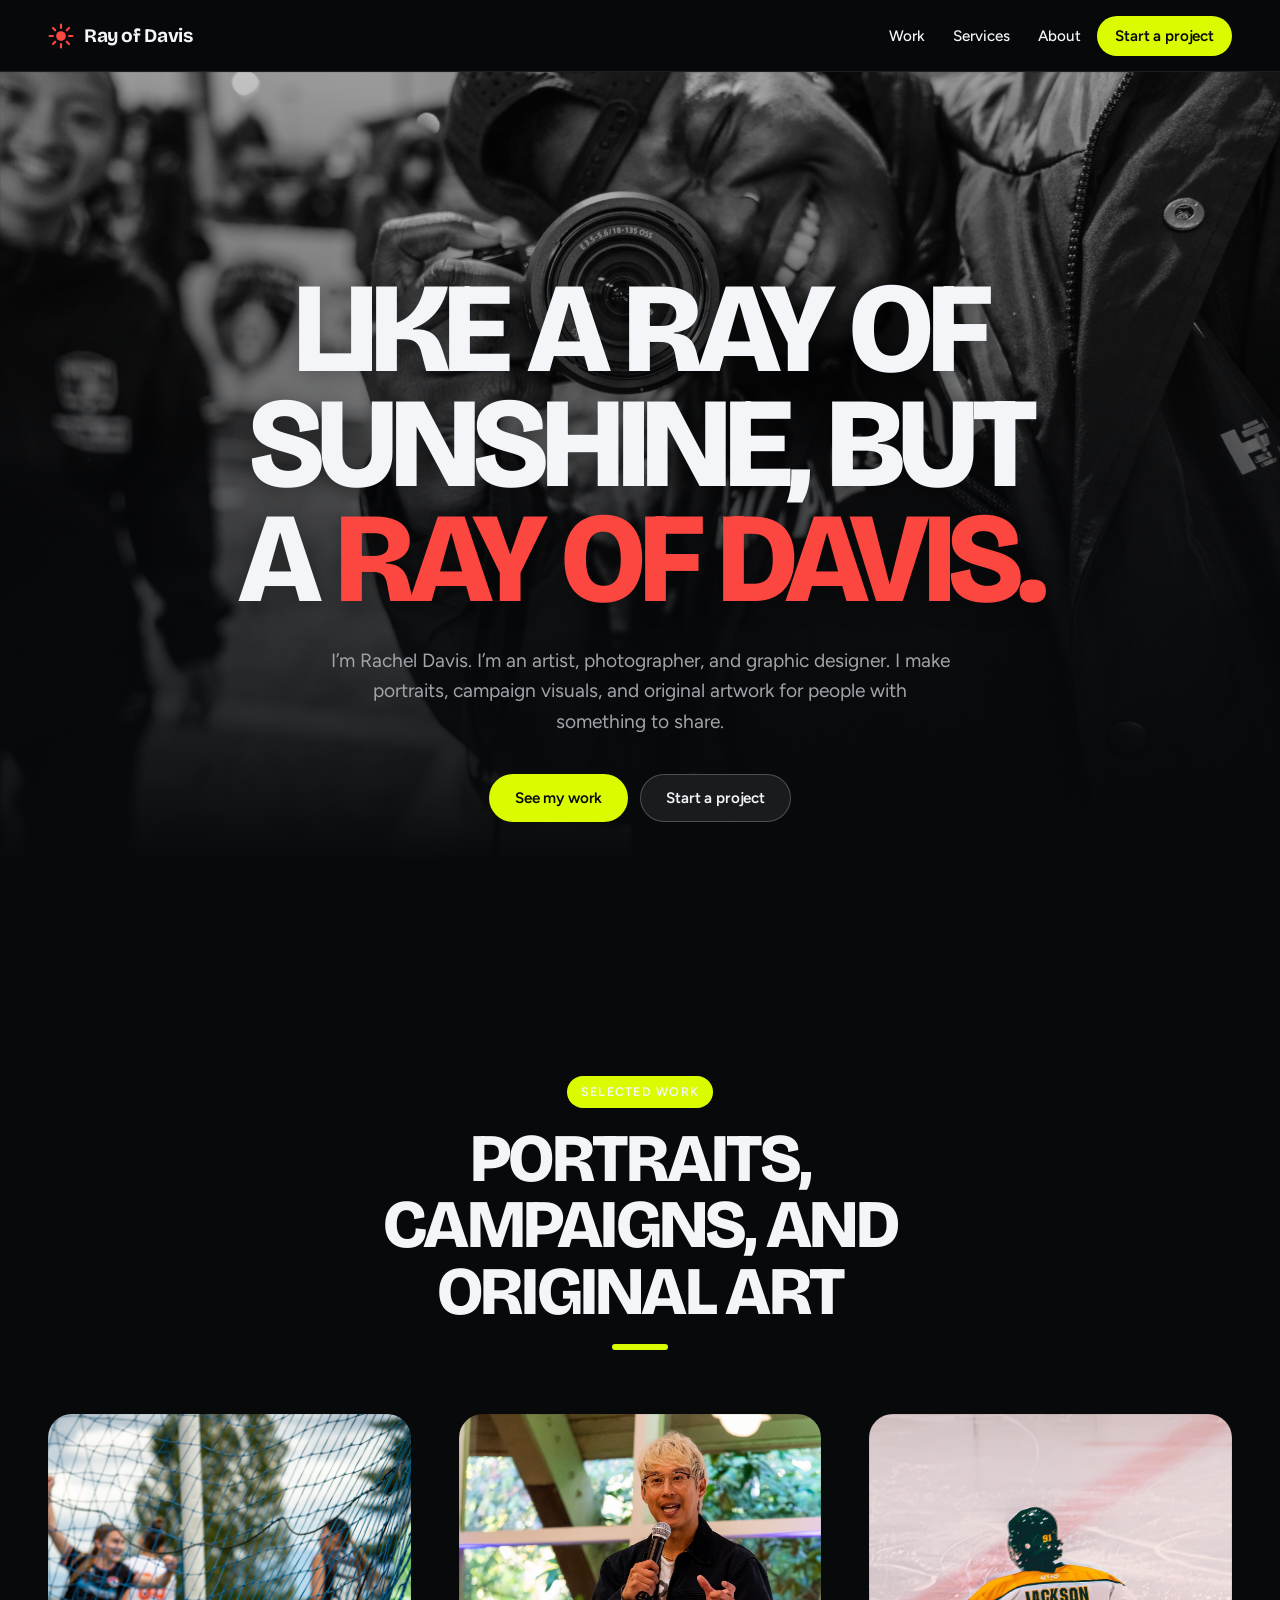
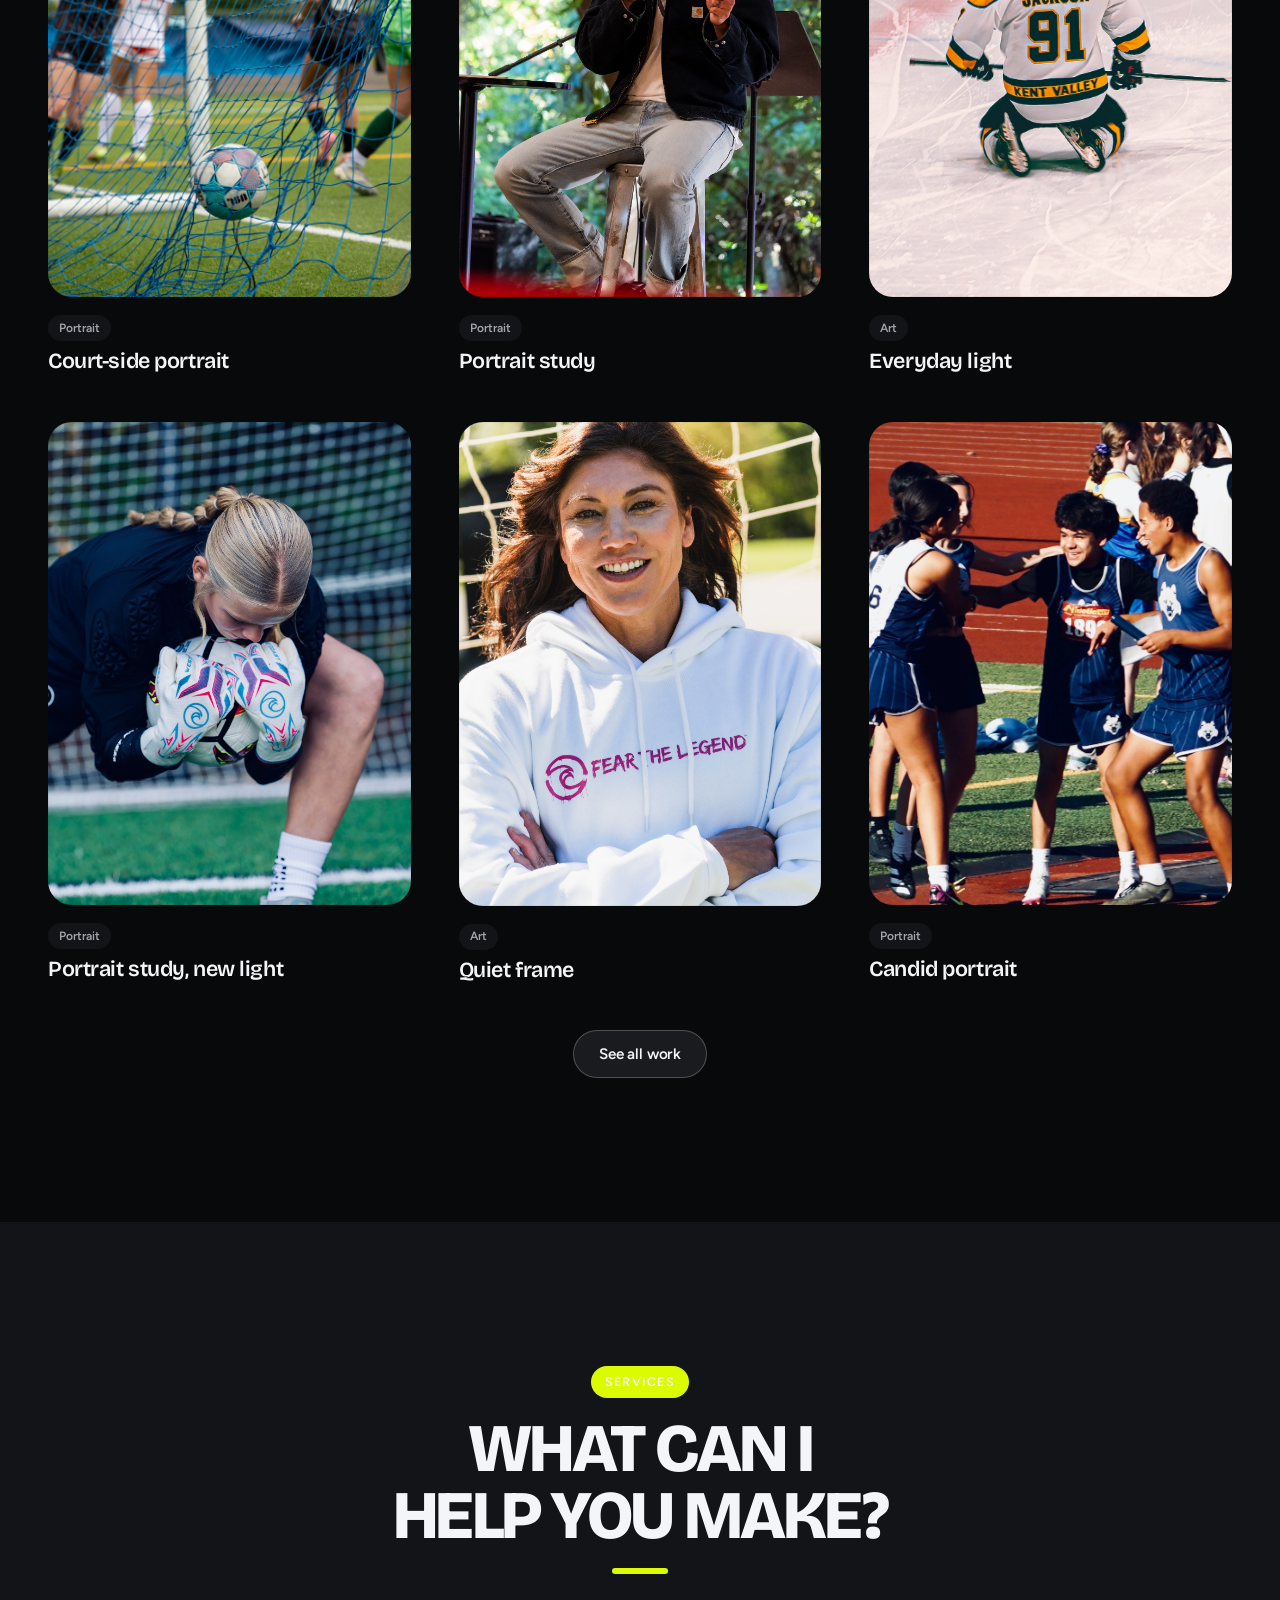
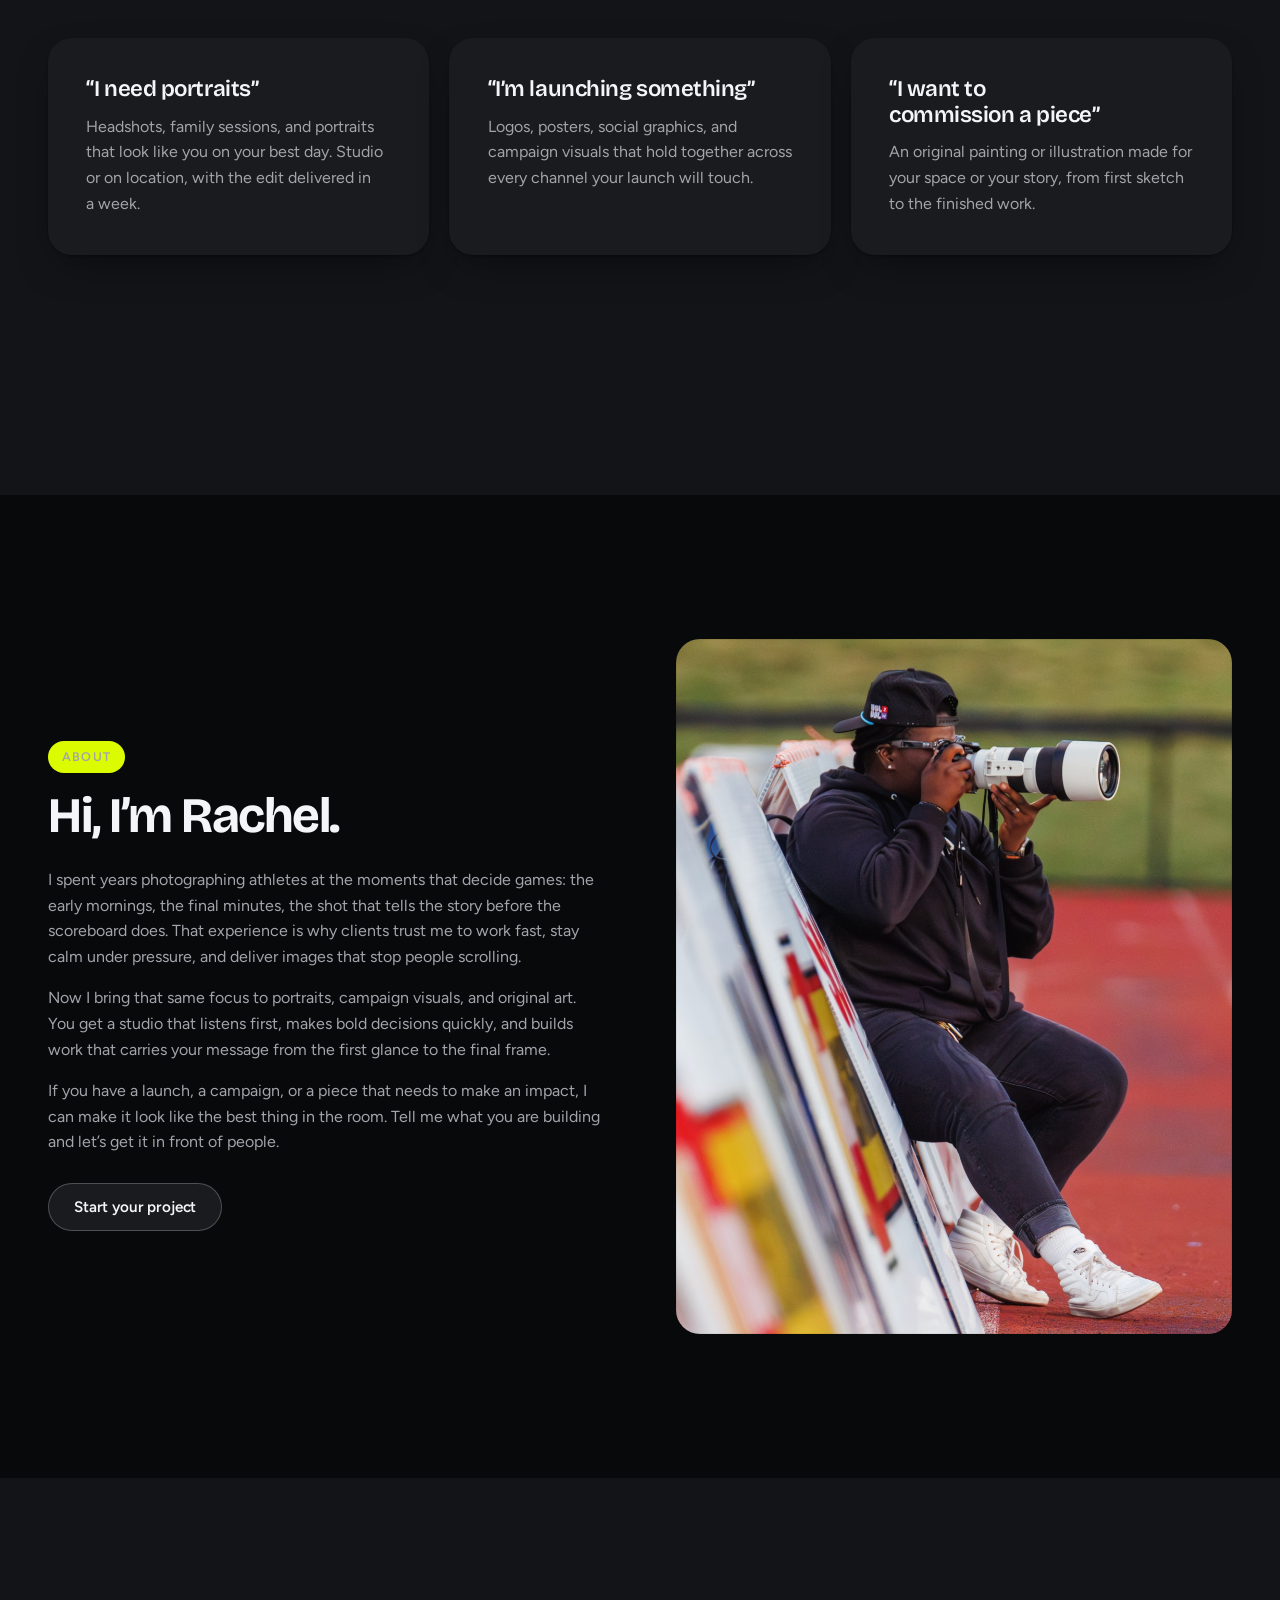
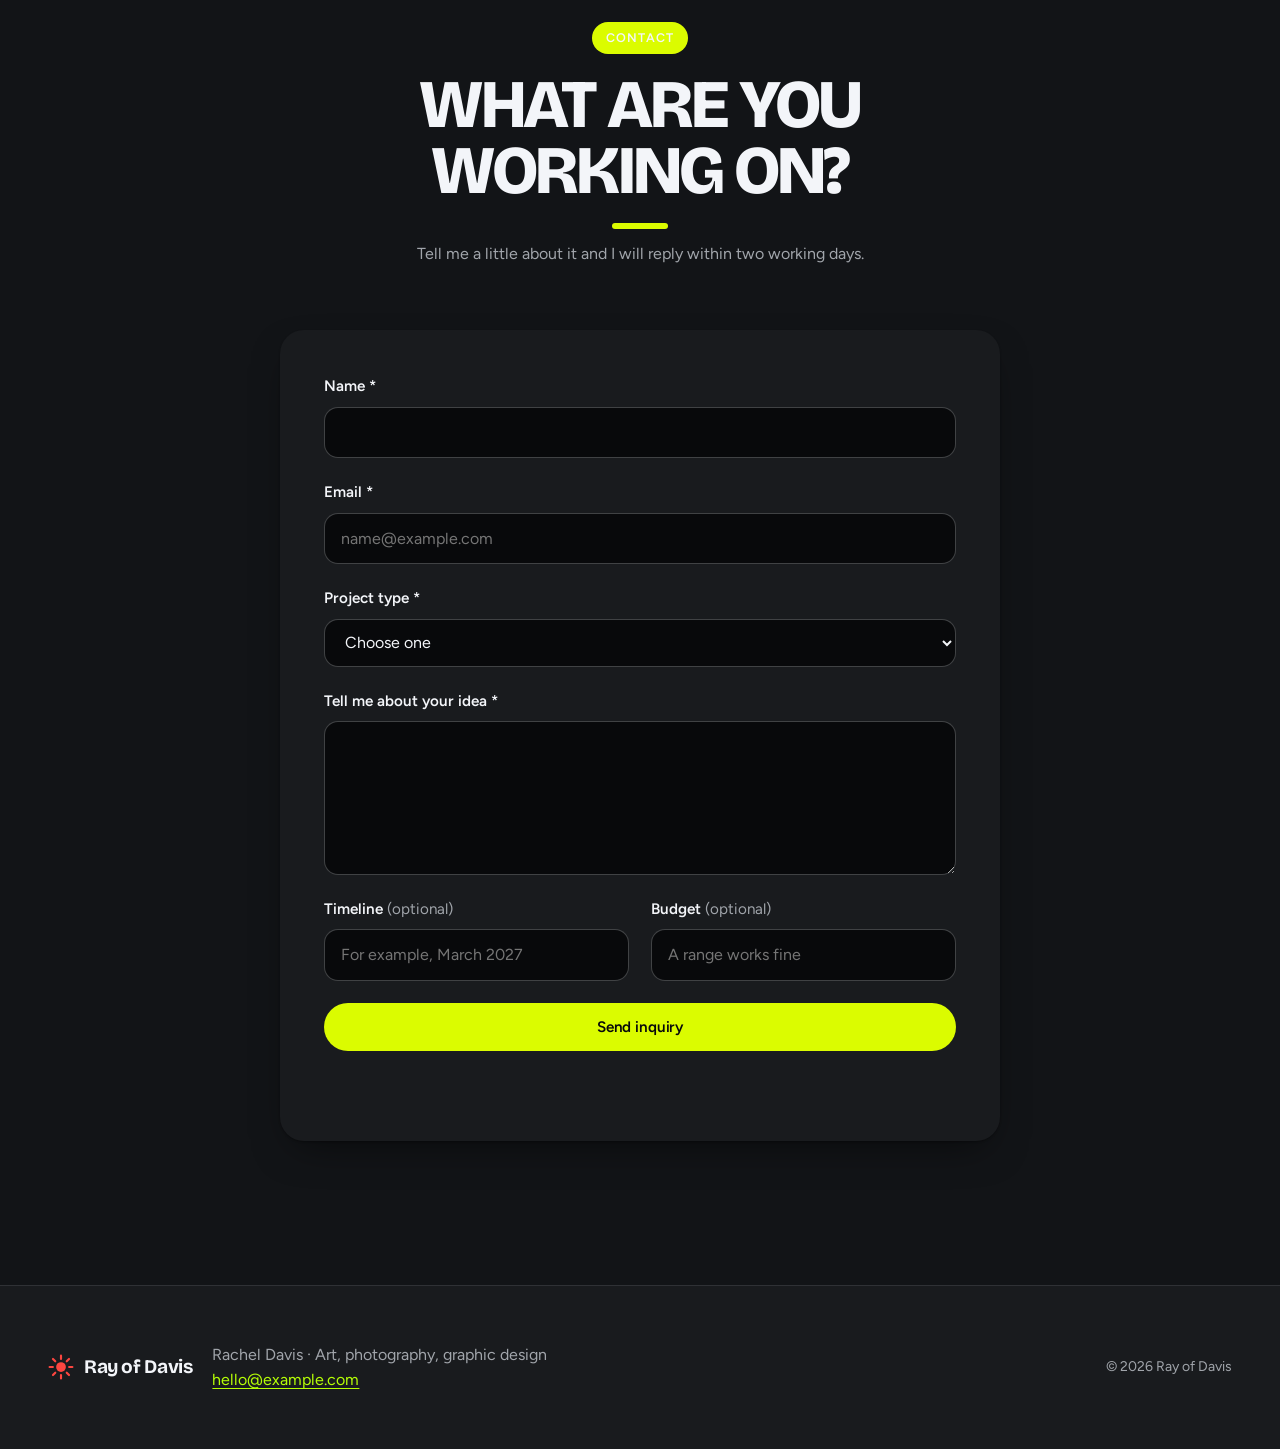
==== index.html @ 6fa848b3 "Update the site from Ploof Studio" ====
<!doctype html>
<html lang="en">
<head>
<meta charset="utf-8">
<meta name="viewport" content="width=device-width, initial-scale=1">
<script>document.documentElement.classList.add("js")</script>
<title>Ray of Davis · Rachel Davis, artist, photographer, designer</title>
<meta name="description" content="Ray of Davis is the creative studio of Rachel Davis: original art, portrait and sports photography, and graphic design for people with something to share.">
<link rel="icon" href="favicon.svg" type="image/svg+xml">
<link rel="manifest" href="manifest.webmanifest">
<meta name="theme-color" content="#0c0c0e">
<link rel="preconnect" href="https://fonts.googleapis.com">
<link rel="preconnect" href="https://fonts.gstatic.com" crossorigin>
<link href="https://fonts.googleapis.com/css2?family=Bricolage+Grotesque:opsz,wght@12..96,600..800&family=Figtree:wght@400..700&display=swap" rel="stylesheet">
<link rel="stylesheet" href="styles.css">
<script src="script.js" defer></script>
</head>
<body>
<a class="skip-link" href="#main">Skip to content</a>

<header class="site-header" data-header>
  <div class="container header-row">
    <a class="brand" href="index.html" aria-label="Ray of Davis home">
      <svg class="brand-ray" viewBox="0 0 24 24" aria-hidden="true" focusable="false"><circle cx="12" cy="12" r="4.5" fill="currentColor"/><path d="M12 1.5v3M12 19.5v3M1.5 12h3M19.5 12h3M4.6 4.6l2.1 2.1M17.3 17.3l2.1 2.1M4.6 19.4l2.1-2.1M17.3 6.7l2.1-2.1" stroke="currentColor" stroke-width="2" stroke-linecap="round"/></svg>
      <span>Ray of Davis</span>
    </a>
    <nav class="site-nav" id="site-nav" aria-label="Main">
      <ul>
        <li><a href="#work">Work</a></li>
        <li><a href="#services">Services</a></li>
        <li><a href="#about">About</a></li>
      </ul>
    </nav>
    <a class="button button-primary header-cta" href="#contact">Start a project</a>
    <button class="menu-toggle" type="button" aria-expanded="false" aria-controls="site-nav" aria-label="Open menu">
      <svg class="icon-open" viewBox="0 0 24 24" aria-hidden="true" focusable="false" fill="none" stroke="currentColor" stroke-width="2" stroke-linecap="round"><path d="M4 7h16M4 12h16M4 17h16"/></svg>
      <svg class="icon-close" viewBox="0 0 24 24" aria-hidden="true" focusable="false" fill="none" stroke="currentColor" stroke-width="2" stroke-linecap="round"><path d="M6 6l12 12M18 6L6 18"/></svg>
    </button>
  </div>
</header>

<main id="main">


  <section class="hero hero-full">
    <img class="hero-bg" src="assets/images/dsc08930-7929a243.png" alt="Featured photograph by Rachel Davis">
    <div class="hero-scrim" aria-hidden="true"></div>
    <div class="container hero-stack">
      <h1 class="hero-title" data-reveal>Like a ray of sunshine, but a <span class="hero-hot">Ray of Davis.</span></h1>
      <p class="hero-lead" data-reveal>I’m Rachel Davis. I’m an artist, photographer, and graphic designer. I make portraits, campaign visuals, and original artwork for people with something to share.</p>
      <div class="hero-actions" data-reveal>
        <a class="button button-primary" href="#featured">See my work</a>
        <a class="button button-secondary" href="#contact">Start a project</a>
      </div>
    </div>
  </section>

  <section class="section" id="featured" aria-labelledby="featured-title">
    <div class="container">
      <header class="section-head" data-reveal>
        <p class="eyebrow">Selected work</p>
        <h2 id="featured-title">Portraits, campaigns, and original art</h2>
      </header>
      <ul class="project-grid" role="list">
        <li data-reveal style="--i:0">
          <a class="project-card" href="project-golden-hour.html">
            <span class="frame" style="--ratio: 3 / 4"><img src="assets/images/dsc01853-124a4e2e.jpg" alt="Sports portrait by Rachel Davis" loading="lazy" decoding="async" style="object-fit: cover; object-position: 50% 30%"></span>
            <span class="project-meta"><span class="tag">Portrait</span><span class="project-title">Court-side portrait</span></span>
          </a>
        </li>
        <li data-reveal style="--i:1">
          <a class="project-card" href="project-court-portraits.html">
            <span class="frame" style="--ratio: 3 / 4"><img src="assets/images/rld05910-9263a1e3.jpg" alt="Photograph by Rachel Davis" loading="lazy" decoding="async" style="object-fit: cover; object-position: 50% 40%"></span>
            <span class="project-meta"><span class="tag">Portrait</span><span class="project-title">Portrait study</span></span>
          </a>
        </li>
        <li data-reveal style="--i:2">
          <a class="project-card" href="project-gallery-series.html">
            <span class="frame" style="--ratio: 3 / 4"><img src="assets/images/rld09485-ae760e06.jpg" alt="Lifestyle photograph by Rachel Davis" loading="lazy" decoding="async" style="object-fit: cover; object-position: 50% 40%"></span>
            <span class="project-meta"><span class="tag">Art</span><span class="project-title">Everyday light</span></span>
          </a>
        </li>
        <li data-reveal style="--i:3">
          <a class="project-card" href="work.html">
            <span class="frame" style="--ratio: 3 / 4"><img src="assets/images/rld07230-fd0c6b92.jpg" alt="Photograph by Rachel Davis" loading="lazy" decoding="async" style="object-fit: cover; object-position: 50% 40%"></span>
            <span class="project-meta"><span class="tag">Portrait</span><span class="project-title">Portrait study, new light</span></span>
          </a>
        </li>
        <li data-reveal style="--i:4">
          <a class="project-card" href="work.html">
            <span class="frame" style="--ratio: 3 / 4"><img src="assets/images/rld04918-2-75ab0758.jpg" alt="Photograph by Rachel Davis" loading="lazy" decoding="async" style="object-fit: cover; object-position: 50% 40%"></span>
            <span class="project-meta"><span class="tag">Art</span><span class="project-title">Quiet frame</span></span>
          </a>
        </li>
        <li data-reveal style="--i:5">
          <a class="project-card" href="work.html">
            <span class="frame" style="--ratio: 3 / 4"><img src="assets/images/rld06393-2098d948.jpg" alt="Photograph by Rachel Davis" loading="lazy" decoding="async" style="object-fit: cover; object-position: 50% 40%"></span>
            <span class="project-meta"><span class="tag">Portrait</span><span class="project-title">Candid portrait</span></span>
          </a>
        </li>
      </ul>
      <p class="center-cta" data-reveal><a class="button button-secondary" href="work.html">See all work</a></p>
    </div>
  </section>

  <section class="section section-tint" id="services" aria-labelledby="services-title">
    <div class="container">
      <header class="section-head" data-reveal>
        <p class="eyebrow">Services</p>
        <h2 id="services-title">What can I help you make?</h2>
      </header>
      <ul class="service-grid" role="list">
        <li class="service" data-reveal style="--i:0">
          <h3>“I need portraits”</h3>
          <p>Headshots, family sessions, and portraits that look like you on your best day. Studio or on location, with the edit delivered in a week.</p>
        </li>
        <li class="service" data-reveal style="--i:1">
          <h3>“I’m launching something”</h3>
          <p>Logos, posters, social graphics, and campaign visuals that hold together across every channel your launch will touch.</p>
        </li>
        <li class="service" data-reveal style="--i:2">
          <h3>“I want to commission a piece”</h3>
          <p>An original painting or illustration made for your space or your story, from first sketch to the finished work.</p>
        </li>
      </ul>
      <p class="center-cta" data-reveal><a class="button button-primary" href="#contact">Start a project</a></p>
    </div>
  </section>

  <section class="section" id="about" aria-labelledby="about-title">
    <div class="container about-grid">
      <div class="about-text" data-reveal>
        <p class="eyebrow">About</p>
        <h2 id="about-title">Hi, I’m Rachel.</h2>
        <p>I spent years photographing athletes at the moments that decide games: the early mornings, the final minutes, the shot that tells the story before the scoreboard does. That experience is why clients trust me to work fast, stay calm under pressure, and deliver images that stop people scrolling.</p>
        <p>Now I bring that same focus to portraits, campaign visuals, and original art. You get a studio that listens first, makes bold decisions quickly, and builds work that carries your message from the first glance to the final frame.</p>
        <p>If you have a launch, a campaign, or a piece that needs to make an impact, I can make it look like the best thing in the room. Tell me what you are building and let’s get it in front of people.</p>
        <a class="button button-secondary" href="#contact">Start your project</a>
      </div>
      <figure class="about-media frame" data-reveal style="--ratio: 4 / 5">
        <img src="assets/images/3f9df259-4811-484e-8d3f-794b1ba742f5-0893743f.jpg" alt="Rachel Davis, headshot">
      </figure>
    </div>
  </section>

  <section class="section section-tint" id="contact" aria-labelledby="contact-title">
    <div class="container contact-wrap">
      <header class="section-head" data-reveal>
        <p class="eyebrow">Contact</p>
        <h2 id="contact-title">What are you working on?</h2>
        <p class="section-lead">Tell me a little about it and I will reply within two working days.</p>
      </header>
      <form class="form" data-form novalidate data-reveal>
        <div class="field">
          <label for="f-name">Name <span aria-hidden="true">*</span></label>
          <input id="f-name" name="name" type="text" autocomplete="name" required>
          <p class="field-error" id="f-name-error" hidden></p>
        </div>
        <div class="field">
          <label for="f-email">Email <span aria-hidden="true">*</span></label>
          <input id="f-email" name="email" type="email" autocomplete="email" spellcheck="false" placeholder="name@example.com" required>
          <p class="field-error" id="f-email-error" hidden></p>
        </div>
        <div class="field">
          <label for="f-type">Project type <span aria-hidden="true">*</span></label>
          <select id="f-type" name="type" required>
            <option value="">Choose one</option>
            <option>Portrait or photography</option>
            <option>Original art commission</option>
            <option>Graphic design or campaign</option>
            <option>Help me figure it out</option>
          </select>
          <p class="field-error" id="f-type-error" hidden></p>
        </div>
        <div class="field">
          <label for="f-idea">Tell me about your idea <span aria-hidden="true">*</span></label>
          <textarea id="f-idea" name="idea" rows="5" required></textarea>
          <p class="field-error" id="f-idea-error" hidden></p>
        </div>
        <div class="field-row">
          <div class="field">
            <label for="f-timeline">Timeline <span class="optional">(optional)</span></label>
            <input id="f-timeline" name="timeline" type="text" placeholder="For example, March 2027">
          </div>
          <div class="field">
            <label for="f-budget">Budget <span class="optional">(optional)</span></label>
            <input id="f-budget" name="budget" type="text" placeholder="A range works fine">
          </div>
        </div>
        <button class="button button-primary" type="submit">Send inquiry</button>
        <p class="form-status" role="status"></p>
      </form>
    </div>
  </section>

</main>

<nav class="mobile-cta" aria-label="Quick actions">
  <a class="button button-primary" href="#contact">Start a project</a>
  <a class="button button-secondary" href="#work">See my work</a>
</nav>

<footer class="site-footer">
  <div class="container footer-row">
    <a class="brand" href="index.html">
      <svg class="brand-ray" viewBox="0 0 24 24" aria-hidden="true" focusable="false"><circle cx="12" cy="12" r="4.5" fill="currentColor"/><path d="M12 1.5v3M12 19.5v3M1.5 12h3M19.5 12h3M4.6 4.6l2.1 2.1M17.3 17.3l2.1 2.1M4.6 19.4l2.1-2.1M17.3 6.7l2.1-2.1" stroke="currentColor" stroke-width="2" stroke-linecap="round"/></svg>
      <span>Ray of Davis</span>
    </a>
    <p>Rachel Davis · Art, photography, graphic design<br><a href="mailto:hello@example.com">hello@example.com</a></p>
    <p class="small">© 2026 Ray of Davis</p>
  </div>
</footer>
</body>
</html>
---- styles.css ----
/* Direction: modern athletic studio. Type: Bricolage Grotesque display, Figtree text. Palette: crisp white, graphite ink, electric lime accent. Signature: soft rounded frames, a single lime rule under headings, and a ray mark beside the wordmark. Motion: gentle rises on scroll and a quiet hover lift. */

:root {
  --color-bg: oklch(0.14 0.005 260);
  --color-bg-sunken: oklch(0.19 0.006 260);
  --color-bg-surface: oklch(0.22 0.007 260);
  --color-text-primary: oklch(0.97 0.005 260);
  --color-text-secondary: oklch(0.72 0.01 260);
  --color-text-on-accent: oklch(0.14 0.005 260);
  --color-border: oklch(0.97 0.005 260 / 0.1);
  --color-border-strong: oklch(0.97 0.005 260 / 0.24);
  --color-accent-solid: oklch(0.93 0.27 118);
  --color-accent-solid-hover: oklch(0.88 0.28 118);
  --color-accent-text: oklch(0.92 0.24 128);
  --color-focus-ring: oklch(0.92 0.24 128);
  --color-hot: oklch(0.66 0.22 27);
  --color-cobalt: oklch(0.55 0.2 262);

  --font-display: "Bricolage Grotesque", system-ui, -apple-system, "Segoe UI", sans-serif;
  --font-text: "Figtree", system-ui, -apple-system, "Segoe UI", sans-serif;

  --radius-md: 24px;
  --radius-button: 999px;
  --gutter: clamp(20px, 5vw, 48px);
  --content-width: 1200px;
  --header-height: 72px;

  --shadow-soft: 0 1px 2px oklch(0 0 0 / 0.3), 0 16px 40px -16px oklch(0 0 0 / 0.6);

  --ease-out: cubic-bezier(0.23, 1, 0.32, 1);
  --ease-drawer: cubic-bezier(0.32, 0.72, 0, 1);

  --space-section: clamp(80px, 12vw, 144px);
  color-scheme: light;
}

*, *::before, *::after { box-sizing: border-box; }
html { -webkit-font-smoothing: antialiased; -moz-osx-font-smoothing: grayscale; scroll-behavior: smooth; }
body {
  margin: 0;
  font-family: var(--font-text);
  font-size: 1rem;
  line-height: 1.6;
  color: var(--color-text-primary);
  background: var(--color-bg);
}
img, svg { display: block; max-width: 100%; }
img { height: auto; outline: 1px solid oklch(0 0 0 / 0.06); outline-offset: -1px; }
h1, h2, h3 { font-family: var(--font-display); margin: 0; font-weight: 700; letter-spacing: -0.03em; text-wrap: balance; }
p { margin: 0; text-wrap: pretty; }
ul { margin: 0; padding: 0; }
a { color: var(--color-accent-text); text-underline-offset: 0.2em; text-decoration-thickness: 1px; text-decoration-skip-ink: auto; }
a:hover { color: var(--color-text-primary); }
:focus-visible { outline: 2px solid var(--color-focus-ring); outline-offset: 3px; border-radius: 6px; }

.container { width: min(100% - 2 * var(--gutter), var(--content-width)); margin-inline: auto; }
.narrow { max-width: 680px; }
.visually-hidden { position: absolute; width: 1px; height: 1px; margin: -1px; overflow: hidden; clip-path: inset(50%); white-space: nowrap; border: 0; padding: 0; }
.skip-link { position: absolute; inset-inline-start: -999px; top: 8px; z-index: 100; padding: 10px 16px; background: var(--color-text-primary); color: var(--color-bg); border-radius: 8px; }
.skip-link:focus { inset-inline-start: 16px; }

.eyebrow {
  display: inline-block;
  font-size: 0.78rem;
  font-weight: 600;
  letter-spacing: 0.1em;
  text-transform: uppercase;
  color: var(--color-text-primary);
  background: var(--color-accent-solid);
  padding: 6px 14px;
  border-radius: 999px;
  margin-block-end: 18px;
}
.lead-copy { font-size: clamp(1.2rem, 1rem + 0.6vw, 1.45rem); line-height: 1.5; margin-block-end: 20px; color: var(--color-text-primary); }
.small { font-size: 0.875rem; color: var(--color-text-secondary); }
.section-lead { color: var(--color-text-secondary); margin-block-start: 12px; }

/* Buttons */
.button {
  display: inline-flex;
  align-items: center;
  justify-content: center;
  gap: 8px;
  min-height: 48px;
  max-width: 100%;
  padding: 12px 26px;
  border: 0;
  border-radius: var(--radius-button);
  font: inherit;
  font-weight: 600;
  font-size: 0.95rem;
  line-height: 1.2;
  text-align: center;
  text-decoration: none;
  letter-spacing: -0.01em;
  cursor: pointer;
  transition: transform 160ms var(--ease-out), background-color 150ms ease, color 150ms ease, box-shadow 200ms var(--ease-out);
}
.button:active { transform: scale(0.97); }
.button-primary { background: var(--color-accent-solid); color: var(--color-text-on-accent); }
.button-primary:hover { background: var(--color-accent-solid-hover); color: var(--color-text-on-accent); box-shadow: 0 0 0 6px oklch(0.92 0.24 128 / 0.2), var(--shadow-soft); }
.button-secondary { background: var(--color-bg-surface); color: var(--color-text-primary); box-shadow: inset 0 0 0 1px var(--color-border-strong); }
.button-secondary:hover { background: var(--color-text-primary); color: var(--color-bg); }
.button[type="submit"] { width: 100%; }
@media (min-width: 40rem) { .button[type="submit"] { width: auto; } }

/* Header */
.site-header { position: sticky; top: 0; z-index: 50; }
.site-header::before {
  content: "";
  position: absolute;
  inset: 0;
  z-index: -1;
  background: color-mix(in oklch, var(--color-bg) 86%, transparent);
  backdrop-filter: blur(20px) saturate(180%);
  border-bottom: 1px solid var(--color-border);
}
@media (prefers-reduced-transparency: reduce) { .site-header::before { background: var(--color-bg); backdrop-filter: none; } }
.header-row { display: flex; align-items: center; gap: 16px; min-height: var(--header-height); }
.brand { display: inline-flex; align-items: center; gap: 10px; margin-inline-end: auto; color: var(--color-text-primary); text-decoration: none; font-family: var(--font-display); font-weight: 700; font-size: 1.2rem; letter-spacing: -0.02em; }
.brand-ray { width: 26px; height: 26px; color: var(--color-hot); flex: none; }
.brand-ray circle { fill: var(--color-hot); }
.brand-ray path { stroke: var(--color-hot); }
.header-cta { display: none; min-height: 40px; padding: 8px 18px; }
.menu-toggle { display: none; min-width: 44px; min-height: 44px; place-items: center; background: none; border: 0; color: var(--color-text-primary); cursor: pointer; padding: 0; grid-template: 1fr / 1fr; }
.menu-toggle svg { grid-area: 1 / 1; width: 24px; height: 24px; transition: opacity 300ms cubic-bezier(0.2, 0, 0, 1), transform 300ms cubic-bezier(0.2, 0, 0, 1), filter 300ms cubic-bezier(0.2, 0, 0, 1); }
.menu-toggle .icon-close, .menu-toggle[aria-expanded="true"] .icon-open { opacity: 0; transform: scale(0.25); filter: blur(4px); }
.menu-toggle[aria-expanded="true"] .icon-close { opacity: 1; transform: none; filter: none; }
.site-nav ul { list-style: none; display: flex; gap: 28px; }
.site-nav a { color: var(--color-text-primary); text-decoration: none; font-weight: 500; display: inline-flex; align-items: center; min-height: 44px; }
.site-nav a[aria-current="page"] { color: var(--color-accent-text); font-weight: 600; }

html.js .menu-toggle { display: inline-grid; }
html.js .site-nav { display: none; position: fixed; inset: var(--header-height) 0 0; z-index: 49; padding: 24px var(--gutter); background: var(--color-bg); overflow-y: auto; }
html.js .site-nav[data-open="true"] { display: block; opacity: 1; translate: 0 0; transition: opacity 300ms var(--ease-drawer), translate 300ms var(--ease-drawer), display 300ms allow-discrete; }
@starting-style { html.js .site-nav[data-open="true"] { opacity: 0; translate: 0 -8px; } }
html.js .site-nav ul { flex-direction: column; }
html.js .site-nav a { min-height: 56px; font-size: 1.5rem; font-family: var(--font-display); font-weight: 600; }
body:has(.site-nav[data-open="true"]) { overflow: hidden; }
@media (min-width: 52rem) {
  .header-cta { display: inline-flex; }
  html.js .menu-toggle { display: none; }
  html.js .site-nav { display: block; position: static; padding: 0; background: none; overflow: visible; }
  html.js .site-nav ul { flex-direction: row; gap: 28px; }
  html.js .site-nav a { min-height: 44px; font-size: 0.95rem; font-family: var(--font-text); font-weight: 500; }
}


/* Sections */
.section { padding-block: var(--space-section); }
.section-tight { padding-block-start: 0; }
.section-tint { background: var(--color-bg-sunken); }
.section-head { text-align: center; max-width: 640px; margin: 0 auto clamp(40px, 6vw, 64px); }
.section-head h2 { font-size: clamp(2.2rem, 1.4rem + 3.6vw, 4.25rem); line-height: 0.98; letter-spacing: -0.04em; text-transform: uppercase; font-weight: 800; }
.section-head h2::after {
  content: "";
  display: block;
  width: 56px;
  height: 6px;
  margin: 18px auto 0;
  background: var(--color-accent-solid);
  border-radius: 999px;
}
.center-cta { text-align: center; margin-block-start: 48px; }

/* Hero */
.hero { padding-block: clamp(64px, 10vw, 120px) 0; }
.hero-full { position: relative; min-height: min(88svh, 860px); display: grid; align-items: end; padding-block: clamp(120px, 18vw, 200px) clamp(64px, 9vw, 110px); overflow: clip; isolation: isolate; }
.hero-bg { position: absolute; inset: 0; width: 100%; height: 100%; object-fit: cover; object-position: 50% 30%; z-index: -2; }
.hero-scrim { position: absolute; inset: 0; z-index: -1; background: linear-gradient(to top, var(--color-bg) 8%, oklch(0.14 0.005 260 / 0.55) 55%, oklch(0.14 0.005 260 / 0.25)); }
.hero-full .hero-stack { justify-items: center; }
.hero-full .hero-title { text-shadow: 0 2px 24px oklch(0 0 0 / 0.35); }
.hero-stack { display: grid; justify-items: center; text-align: center; gap: 0; }
.hero-title {
  font-size: clamp(3rem, 0.8rem + 9vw, 9rem);
  line-height: 0.9;
  letter-spacing: -0.05em;
  max-width: 12ch;
  margin-block-end: 28px;
  font-weight: 800;
  text-transform: uppercase;
}
.hero-hot { color: var(--color-hot); }
.hero-lead { max-width: 52ch; font-size: clamp(1.05rem, 1rem + 0.3vw, 1.2rem); color: var(--color-text-secondary); margin-block-end: 36px; }
.hero-actions { display: flex; flex-wrap: wrap; justify-content: center; gap: 12px; }
.hero-media {
  margin-block: clamp(56px, 7vw, 96px) 0;
  position: relative;
  z-index: 1;
  border-radius: var(--radius-md);
  box-shadow: var(--shadow-soft);
}

/* Frames and art */
.frame { position: relative; display: block; aspect-ratio: var(--ratio, 4 / 3); overflow: clip; border-radius: var(--radius-md); background: var(--color-bg-sunken); margin: 0; }
.frame img, .frame .art { position: absolute; inset: 0; width: 100%; height: 100%; object-fit: cover; }
.art { width: 100%; height: 100%; }
.frame-note {
  position: absolute;
  inset-inline-start: 12px;
  inset-block-end: 12px;
  padding: 6px 12px;
  background: oklch(1 0 0 / 0.92);
  color: var(--color-text-primary);
  border-radius: 999px;
  font-size: 0.78rem;
  font-weight: 600;
}

/* Project grid */
.project-grid { list-style: none; display: grid; gap: clamp(32px, 4vw, 48px); grid-template-columns: repeat(auto-fit, minmax(min(100%, 340px), 1fr)); }
.project-grid .frame { aspect-ratio: 3 / 4; }
.project-card { display: block; text-decoration: none; color: inherit; }
.project-card .frame { transition: transform 400ms var(--ease-out), box-shadow 400ms var(--ease-out); }
.project-card .frame img, .project-card .frame .art { transition: scale 600ms var(--ease-out); }
@media (hover: hover) and (pointer: fine) {
  .project-card:hover .frame { transform: translateY(-4px); box-shadow: var(--shadow-soft); }
  .project-card:hover .frame img, .project-card:hover .frame .art { scale: 1.04; }
  .project-card:hover .project-title { color: var(--color-accent-text); }
}
.project-meta { display: grid; gap: 8px; margin-block-start: 18px; }
.project-title { font-family: var(--font-display); font-size: 1.35rem; font-weight: 600; line-height: 1.15; letter-spacing: -0.02em; }
.tag {
  justify-self: start;
  display: inline-flex;
  align-items: center;
  min-height: 26px;
  padding: 3px 11px;
  background: var(--color-bg-sunken);
  color: var(--color-text-secondary);
  border-radius: 999px;
  font-size: 0.75rem;
  font-weight: 600;
  white-space: nowrap;
}

/* Services */
.service-grid { list-style: none; display: grid; gap: 20px; grid-template-columns: repeat(auto-fit, minmax(min(100%, 280px), 1fr)); }
.service { background: var(--color-bg-surface); border-radius: var(--radius-md); padding: clamp(28px, 3vw, 40px); box-shadow: var(--shadow-soft); }
.service h3 { font-size: 1.4rem; line-height: 1.15; margin-block-end: 12px; font-weight: 600; letter-spacing: -0.02em; }
.service p { color: var(--color-text-secondary); }

/* About */
.about-grid { display: grid; gap: 48px; align-items: center; }
.about-text h2 { font-size: clamp(2rem, 1.4rem + 2.4vw, 3.1rem); line-height: 1.08; letter-spacing: -0.03em; margin-block-end: 24px; }
.about-text p { color: var(--color-text-secondary); margin-block-end: 16px; }
.about-text .button { margin-block-start: 12px; }
@media (min-width: 52rem) { .about-grid { grid-template-columns: minmax(0, 1fr) minmax(0, 1fr); gap: 72px; } }

/* Headshot in About, portrait crop kept centred on the face */
.about-media img { object-position: 50% 30%; }

/* Contact form */
.contact-wrap { max-width: 720px; }
.form { display: grid; gap: 22px; background: var(--color-bg-surface); padding: clamp(24px, 4vw, 44px); border-radius: var(--radius-md); box-shadow: var(--shadow-soft); }
.field { display: grid; gap: 8px; }
.field-row { display: grid; gap: 22px; }
@media (min-width: 40rem) { .field-row { grid-template-columns: 1fr 1fr; } }
label { font-weight: 600; font-size: 0.95rem; }
.optional { font-weight: 400; color: var(--color-text-secondary); }
input, select, textarea {
  width: 100%;
  min-height: 48px;
  padding: 12px 16px;
  font: inherit;
  font-size: 1rem;
  color: var(--color-text-primary);
  background: var(--color-bg);
  border: 1px solid var(--color-border-strong);
  border-radius: 14px;
  transition: border-color 150ms ease, box-shadow 150ms ease;
}
input:focus, select:focus, textarea:focus { border-color: var(--color-accent-text); box-shadow: 0 0 0 4px oklch(0.9 0.24 128 / 0.35); outline: none; }
textarea { resize: vertical; min-height: 130px; }
input[aria-invalid="true"], select[aria-invalid="true"], textarea[aria-invalid="true"] { border-color: oklch(0.55 0.2 25); }
.field-error { color: oklch(0.5 0.2 25); font-size: 0.875rem; }
.form-status { color: var(--color-accent-text); font-weight: 600; min-height: 1.5em; }

/* Mobile sticky action bar */
.mobile-cta { display: none; }
@media (max-width: 51.99rem) {
  .mobile-cta {
    position: fixed;
    inset-inline: 0;
    inset-block-end: 0;
    z-index: 40;
    display: grid;
    grid-template-columns: 1fr 1fr;
    gap: 8px;
    padding: 10px var(--gutter) calc(10px + env(safe-area-inset-bottom));
    background: color-mix(in oklch, var(--color-bg) 90%, transparent);
    backdrop-filter: blur(16px) saturate(170%);
    border-top: 1px solid var(--color-border);
  }
  .mobile-cta .button { min-height: 50px; padding-inline: 12px; font-size: 0.875rem; }
  body { padding-block-end: 84px; }
  .hero-title { font-size: clamp(2.5rem, 1rem + 10vw, 4rem); }
  .project-grid { gap: 28px; }
}
@media (prefers-reduced-transparency: reduce) { .mobile-cta { background: var(--color-bg); backdrop-filter: none; } }
@media (min-width: 52rem) { .mobile-cta { display: none; } }

/* Footer */
.site-footer { background: var(--color-bg-surface); color: var(--color-text-primary); padding-block: 56px; border-top: 1px solid var(--color-border); }
.site-footer a { color: var(--color-accent-text); }
.site-footer .brand { color: var(--color-text-primary); }
.site-footer .small, .site-footer p { color: var(--color-text-secondary); }
.footer-row { display: grid; gap: 20px; align-items: center; justify-items: start; }
@media (min-width: 52rem) { .footer-row { grid-template-columns: auto 1fr auto; } }

/* Project pages and work filters */
.page-intro { padding-block: clamp(56px, 8vw, 96px) 32px; }
.page-title { font-size: clamp(2.8rem, 1.4rem + 6vw, 6rem); line-height: 0.95; letter-spacing: -0.045em; margin-block-end: 28px; font-weight: 700; }
.filters { display: flex; flex-wrap: wrap; gap: 10px; }
.filter {
  min-height: 44px;
  padding: 8px 18px;
  border: 0;
  border-radius: 999px;
  background: var(--color-bg-surface);
  color: var(--color-text-primary);
  box-shadow: inset 0 0 0 1px var(--color-border-strong);
  font: inherit;
  font-weight: 600;
  cursor: pointer;
  transition: background-color 150ms ease, color 150ms ease;
}
.filter[aria-pressed="true"] { background: var(--color-text-primary); color: var(--color-bg); box-shadow: none; }
.empty-state { text-align: center; color: var(--color-text-secondary); padding-block: 48px; }
.back-link { display: inline-flex; min-height: 44px; align-items: center; color: var(--color-text-primary); font-weight: 600; text-decoration: none; margin-block-end: 24px; }
.project { padding-block: clamp(48px, 7vw, 96px) var(--space-section); }
.project-head { margin-block-end: clamp(32px, 5vw, 56px); }
.project-facts { display: grid; gap: 16px; margin-block-start: 28px; grid-template-columns: repeat(auto-fit, minmax(min(100%, 180px), 1fr)); }
.project-facts dt { font-size: 0.78rem; font-weight: 600; letter-spacing: 0.08em; text-transform: uppercase; color: var(--color-text-secondary); }
.project-facts dd { margin: 4px 0 0; font-weight: 600; }
.project-lead { margin-block-end: clamp(40px, 6vw, 72px); }
.project .narrow { margin-block-end: clamp(48px, 7vw, 80px); }
.project .narrow p:not(.lead-copy) { color: var(--color-text-secondary); }
.gallery { list-style: none; display: grid; gap: 12px; grid-template-columns: repeat(2, minmax(0, 1fr)); }
.gallery li:first-child { grid-column: 1 / -1; }
@media (min-width: 52rem) { .gallery { gap: 24px; } }
.project-next { margin-block-start: clamp(56px, 8vw, 96px); text-align: center; }

/* Reveal on scroll */
html.js [data-reveal] { opacity: 0; translate: 0 24px; transition: opacity 700ms var(--ease-out), translate 700ms var(--ease-out); transition-delay: calc(min(var(--i, 0), 8) * 80ms); }
html.js [data-reveal].is-visible { opacity: 1; translate: 0 0; }

/* Hero entrance */
@media (prefers-reduced-motion: no-preference) {
  .hero-title { animation: line-rise 900ms var(--ease-out) both; }
}
@keyframes line-rise { from { opacity: 0; translate: 0 18px; } to { opacity: 1; translate: 0 0; } }

@media (prefers-reduced-motion: reduce) {
  html { scroll-behavior: auto; }
  html.js [data-reveal] { transition: opacity 200ms ease; translate: none; }
  .button, .project-card .frame, .project-card .frame img, .project-card .frame .art { transition: none; }
  .hero-title { animation: none; }
}
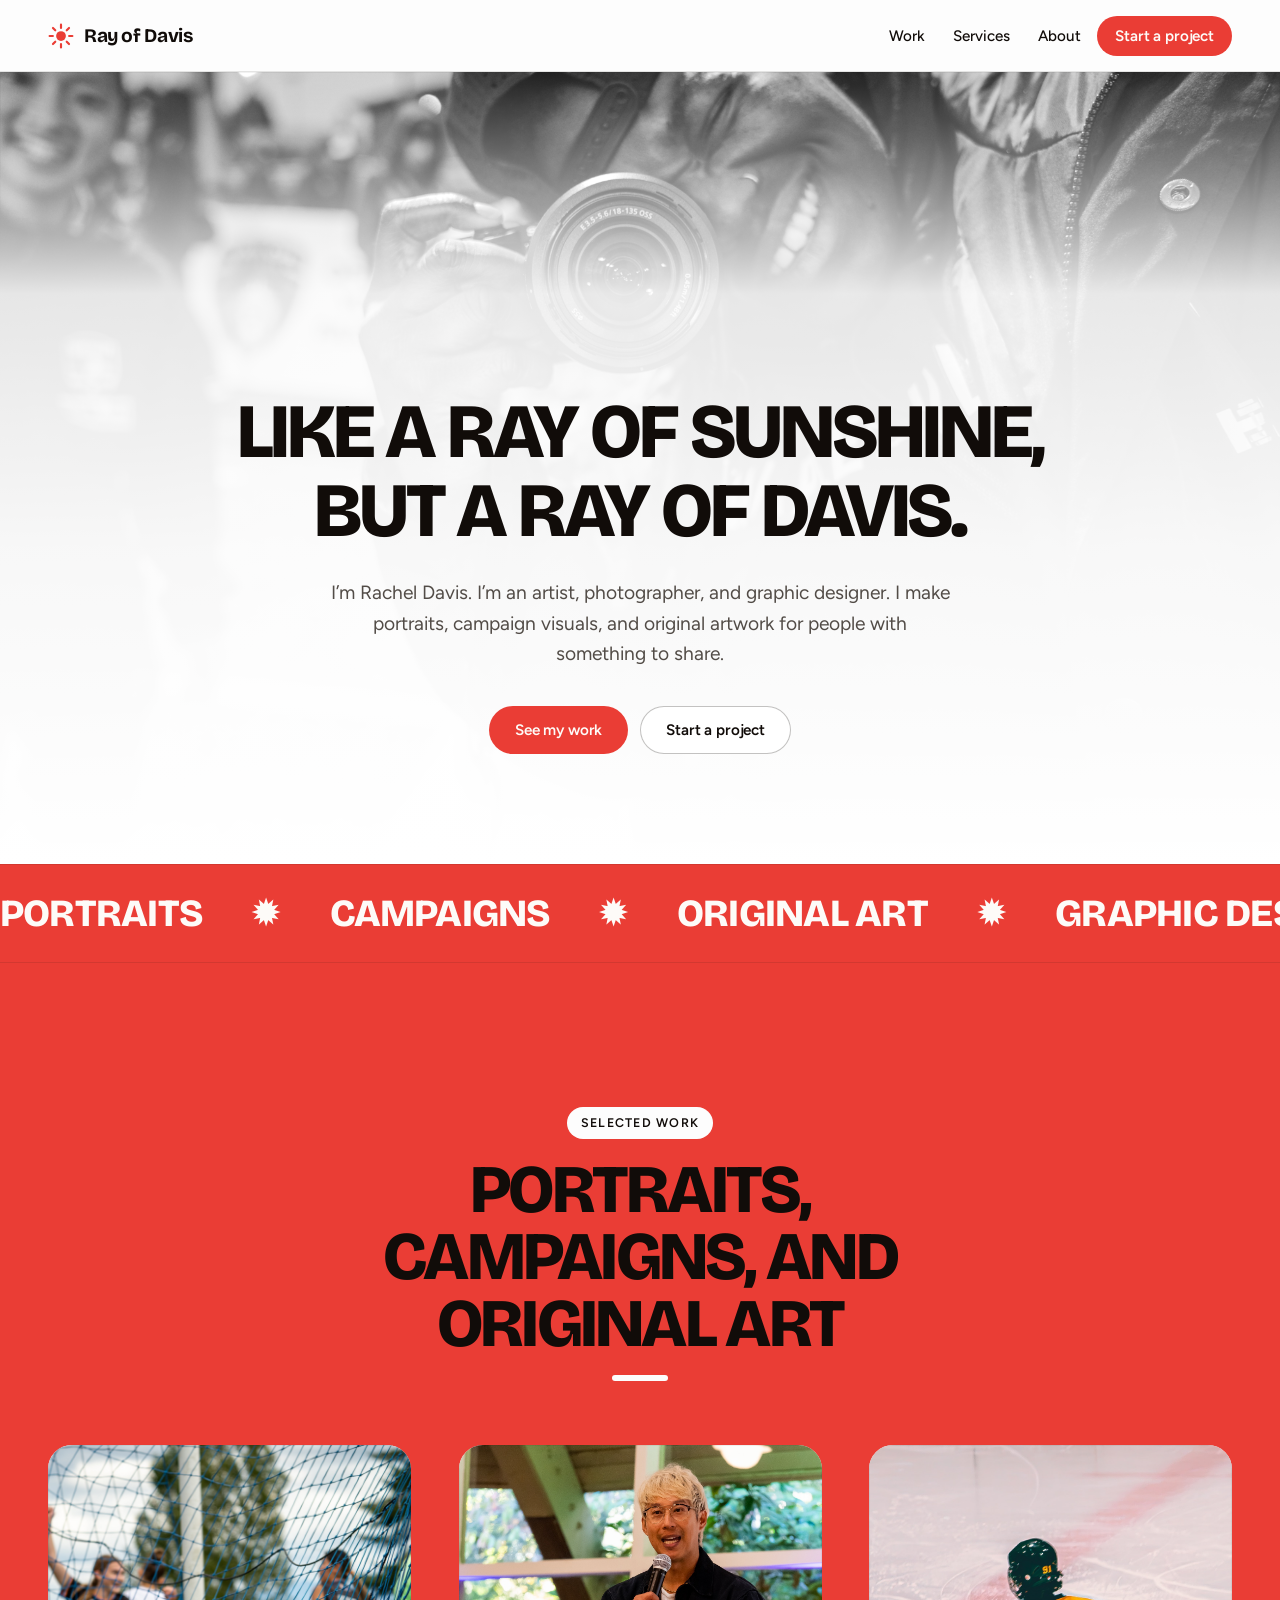
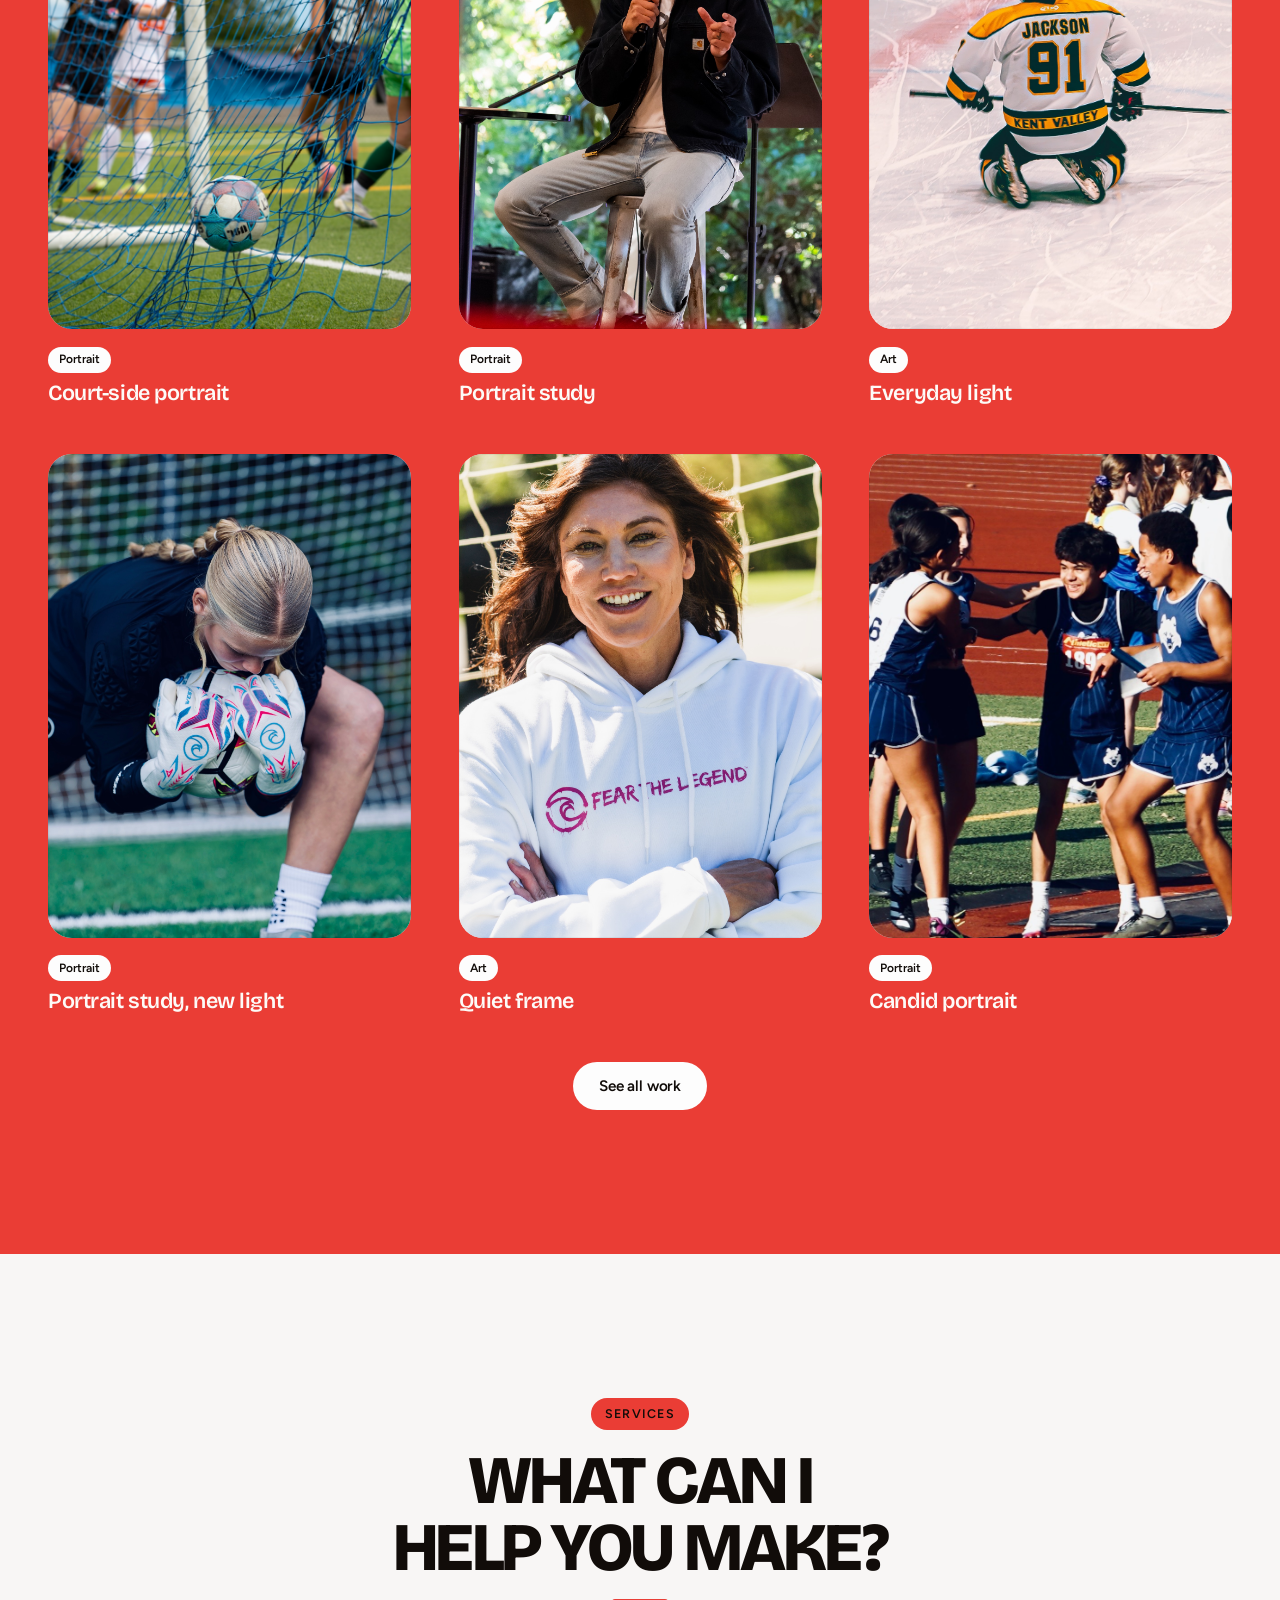
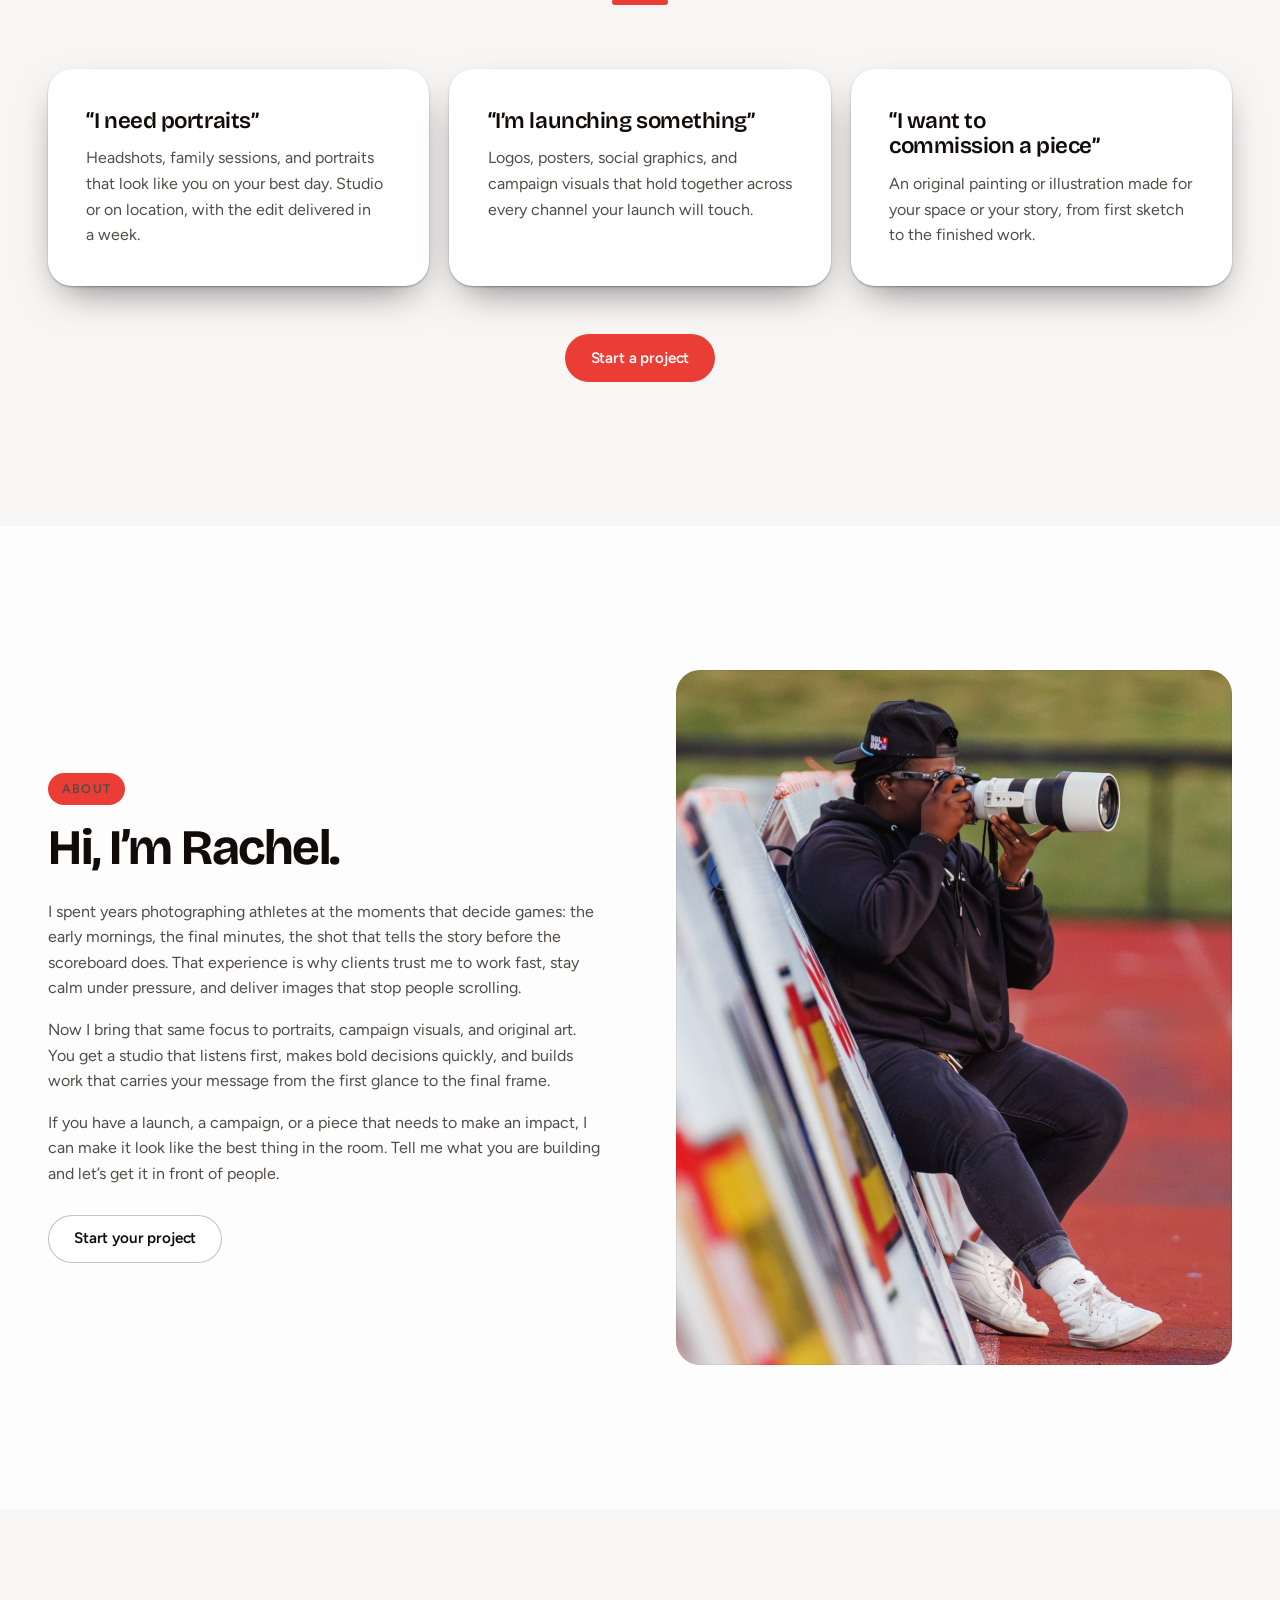
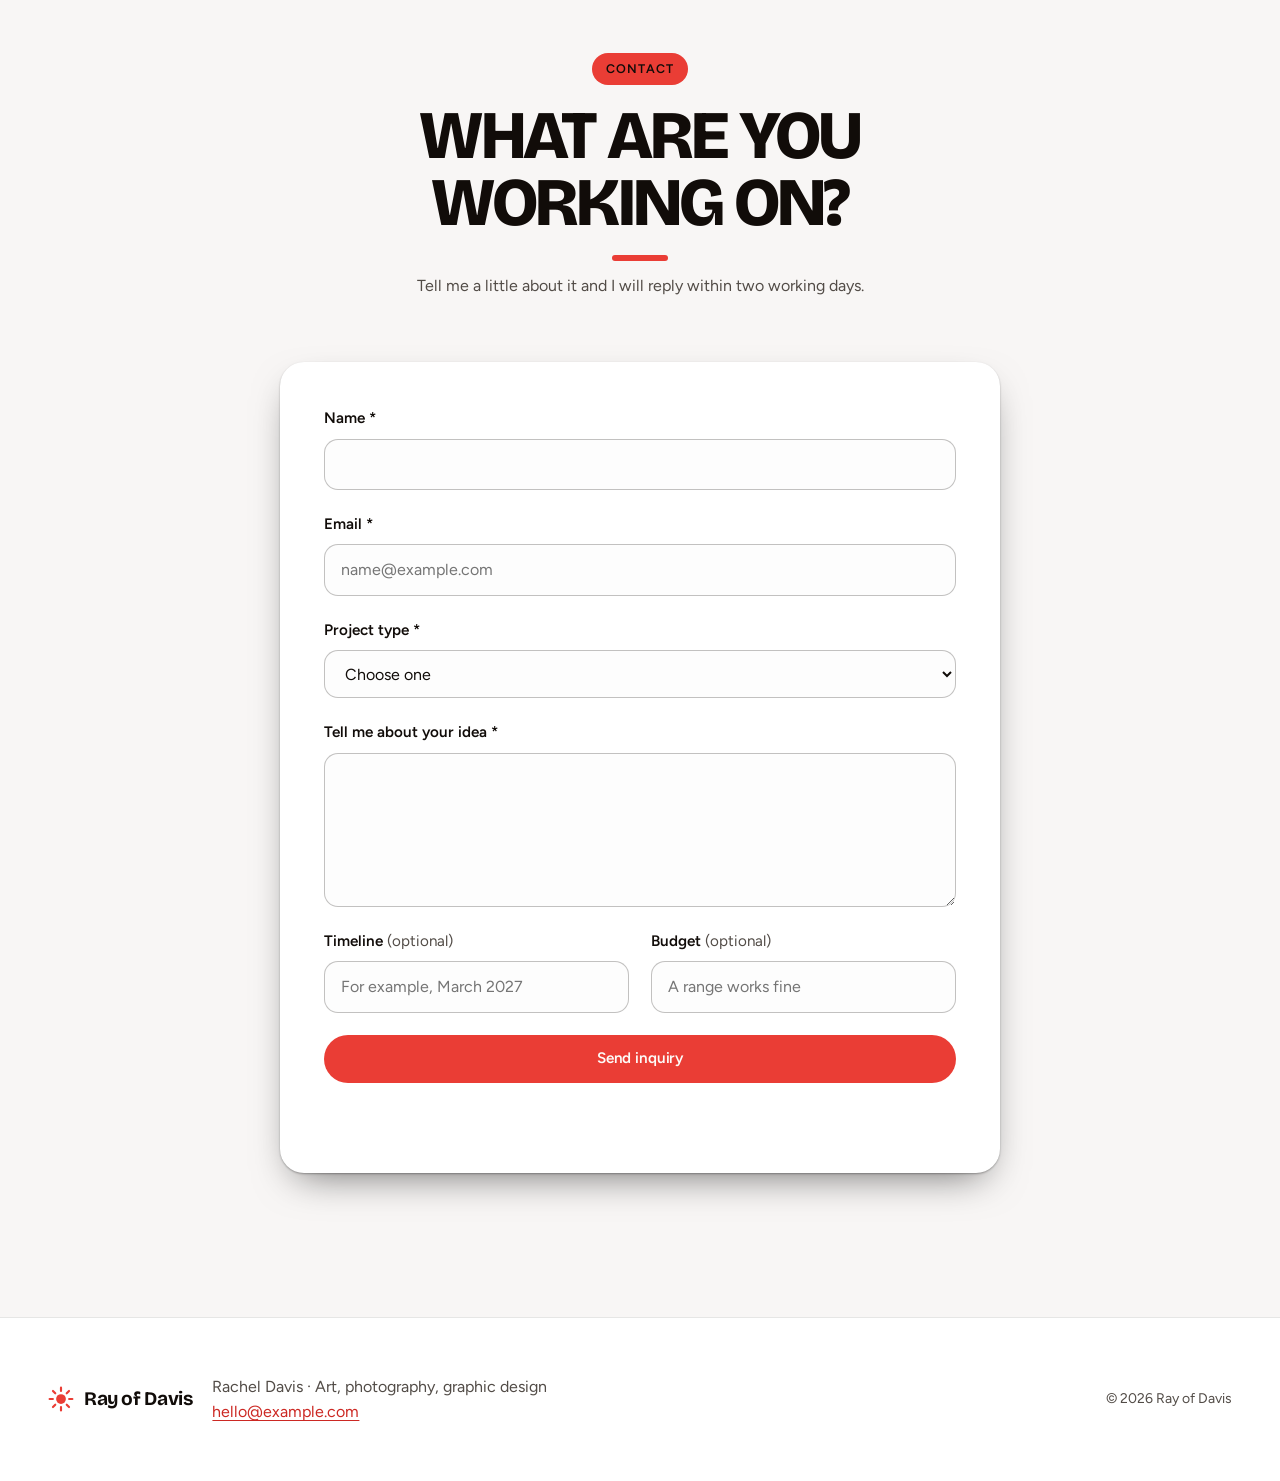
==== commit ebff2552: "Update the site from Ploof Studio" ====
--- a/index.html
+++ b/index.html
@@ -46,16 +46,22 @@
     <img class="hero-bg" src="assets/images/dsc08930-7929a243.png" alt="Featured photograph by Rachel Davis">
     <div class="hero-scrim" aria-hidden="true"></div>
     <div class="container hero-stack">
-      <h1 class="hero-title" data-reveal>Like a ray of sunshine, but a <span class="hero-hot">Ray of Davis.</span></h1>
-      <p class="hero-lead" data-reveal>I’m Rachel Davis. I’m an artist, photographer, and graphic designer. I make portraits, campaign visuals, and original artwork for people with something to share.</p>
-      <div class="hero-actions" data-reveal>
+      <h1 class="hero-title">Like a ray of sunshine, but a <span class="hero-hot">Ray of Davis.</span></h1>
+      <p class="hero-lead">I’m Rachel Davis. I’m an artist, photographer, and graphic designer. I make portraits, campaign visuals, and original artwork for people with something to share.</p>
+      <div class="hero-actions">
         <a class="button button-primary" href="#featured">See my work</a>
         <a class="button button-secondary" href="#contact">Start a project</a>
       </div>
     </div>
   </section>
 
-  <section class="section" id="featured" aria-labelledby="featured-title">
+  <div class="marquee" aria-hidden="true">
+  <div class="marquee-track">
+    <span>Portraits</span><span>Campaigns</span><span>Original art</span><span>Graphic design</span><span>Sports photography</span><span>Portraits</span><span>Campaigns</span><span>Original art</span><span>Graphic design</span><span>Sports photography</span>
+  </div>
+</div>
+
+<section class="section section-featured" id="featured" aria-labelledby="featured-title">
     <div class="container">
       <header class="section-head" data-reveal>
         <p class="eyebrow">Selected work</p>
--- a/styles.css
+++ b/styles.css
@@ -1,20 +1,20 @@
 /* Direction: modern athletic studio. Type: Bricolage Grotesque display, Figtree text. Palette: crisp white, graphite ink, electric lime accent. Signature: soft rounded frames, a single lime rule under headings, and a ray mark beside the wordmark. Motion: gentle rises on scroll and a quiet hover lift. */
 
 :root {
-  --color-bg: oklch(0.14 0.005 260);
-  --color-bg-sunken: oklch(0.19 0.006 260);
-  --color-bg-surface: oklch(0.22 0.007 260);
-  --color-text-primary: oklch(0.97 0.005 260);
-  --color-text-secondary: oklch(0.72 0.01 260);
-  --color-text-on-accent: oklch(0.14 0.005 260);
-  --color-border: oklch(0.97 0.005 260 / 0.1);
-  --color-border-strong: oklch(0.97 0.005 260 / 0.24);
-  --color-accent-solid: oklch(0.93 0.27 118);
-  --color-accent-solid-hover: oklch(0.88 0.28 118);
-  --color-accent-text: oklch(0.92 0.24 128);
-  --color-focus-ring: oklch(0.92 0.24 128);
-  --color-hot: oklch(0.66 0.22 27);
-  --color-cobalt: oklch(0.55 0.2 262);
+  --color-bg: oklch(0.995 0 0);
+  --color-bg-sunken: oklch(0.975 0.002 60);
+  --color-bg-surface: oklch(1 0 0);
+  --color-text-primary: oklch(0.16 0.01 60);
+  --color-text-secondary: oklch(0.42 0.012 60);
+  --color-text-on-accent: oklch(0.99 0.005 80);
+  --color-border: oklch(0.16 0.01 60 / 0.1);
+  --color-border-strong: oklch(0.16 0.01 60 / 0.25);
+  --color-accent-solid: oklch(0.62 0.21 28);
+  --color-accent-solid-hover: oklch(0.54 0.21 28);
+  --color-accent-text: oklch(0.55 0.2 28);
+  --color-focus-ring: oklch(0.55 0.2 28);
+  --color-hot: oklch(0.62 0.21 28);
+  --color-gold: oklch(0.82 0.16 85);
 
   --font-display: "Bricolage Grotesque", system-ui, -apple-system, "Segoe UI", sans-serif;
   --font-text: "Figtree", system-ui, -apple-system, "Segoe UI", sans-serif;
@@ -33,6 +33,7 @@
   --space-section: clamp(80px, 12vw, 144px);
   color-scheme: light;
 }
+html { background: var(--color-bg); }
 
 *, *::before, *::after { box-sizing: border-box; }
 html { -webkit-font-smoothing: antialiased; -moz-osx-font-smoothing: grayscale; scroll-behavior: smooth; }
@@ -98,7 +99,7 @@
 }
 .button:active { transform: scale(0.97); }
 .button-primary { background: var(--color-accent-solid); color: var(--color-text-on-accent); }
-.button-primary:hover { background: var(--color-accent-solid-hover); color: var(--color-text-on-accent); box-shadow: 0 0 0 6px oklch(0.92 0.24 128 / 0.2), var(--shadow-soft); }
+.button-primary:hover { background: var(--color-accent-solid-hover); color: var(--color-text-on-accent); box-shadow: 0 0 0 6px oklch(0.62 0.21 28 / 0.25), var(--shadow-soft); }
 .button-secondary { background: var(--color-bg-surface); color: var(--color-text-primary); box-shadow: inset 0 0 0 1px var(--color-border-strong); }
 .button-secondary:hover { background: var(--color-text-primary); color: var(--color-bg); }
 .button[type="submit"] { width: 100%; }
@@ -150,6 +151,14 @@
 .section { padding-block: var(--space-section); }
 .section-tight { padding-block-start: 0; }
 .section-tint { background: var(--color-bg-sunken); }
+.section-featured { background: var(--color-accent-solid); }
+.section-featured .eyebrow { background: var(--color-bg); color: var(--color-text-primary); }
+.section-featured .section-head h2 { color: var(--color-text-primary); text-shadow: none; }
+.section-featured .section-head h2::after { background: var(--color-bg); }
+.section-featured .project-title { color: var(--color-text-on-accent); }
+.section-featured .tag { background: var(--color-bg); color: var(--color-text-primary); }
+.section-featured .button-secondary { background: var(--color-bg); color: var(--color-text-primary); box-shadow: none; }
+.section-featured .button-secondary:hover { background: var(--color-text-primary); color: var(--color-bg); }
 .section-head { text-align: center; max-width: 640px; margin: 0 auto clamp(40px, 6vw, 64px); }
 .section-head h2 { font-size: clamp(2.2rem, 1.4rem + 3.6vw, 4.25rem); line-height: 0.98; letter-spacing: -0.04em; text-transform: uppercase; font-weight: 800; }
 .section-head h2::after {
@@ -167,9 +176,37 @@
 .hero { padding-block: clamp(64px, 10vw, 120px) 0; }
 .hero-full { position: relative; min-height: min(88svh, 860px); display: grid; align-items: end; padding-block: clamp(120px, 18vw, 200px) clamp(64px, 9vw, 110px); overflow: clip; isolation: isolate; }
 .hero-bg { position: absolute; inset: 0; width: 100%; height: 100%; object-fit: cover; object-position: 50% 30%; z-index: -2; }
-.hero-scrim { position: absolute; inset: 0; z-index: -1; background: linear-gradient(to top, var(--color-bg) 8%, oklch(0.14 0.005 260 / 0.55) 55%, oklch(0.14 0.005 260 / 0.25)); }
-.hero-full .hero-stack { justify-items: center; }
-.hero-full .hero-title { text-shadow: 0 2px 24px oklch(0 0 0 / 0.35); }
+.hero-scrim {
+  position: absolute;
+  inset: 0;
+  z-index: -1;
+  pointer-events: none;
+  background: linear-gradient(
+    to bottom in oklab,
+    color-mix(in oklab, var(--color-bg-surface) 12%, transparent) 0%,
+    color-mix(in oklab, var(--color-bg-surface) 90%, transparent) 28%,
+    color-mix(in oklab, var(--color-bg-surface) 97%, transparent) 60%,
+    var(--color-bg-surface) 100%
+  );
+}
+.hero-full .hero-stack {
+  justify-items: center;
+  width: min(100% - 2 * var(--gutter), 880px);
+  padding: 0;
+  background: none;
+  border-radius: 0;
+}
+.hero-full .hero-title {
+  color: var(--color-text-primary);
+  font-size: clamp(2.25rem, 1.2rem + 4.5vw, 5.5rem);
+  line-height: 1.02;
+  letter-spacing: -0.04em;
+  max-width: 18ch;
+  overflow-wrap: break-word;
+  text-shadow: none;
+  animation: none;
+}
+.hero-full .hero-lead { color: var(--color-text-secondary); }
 .hero-stack { display: grid; justify-items: center; text-align: center; gap: 0; }
 .hero-title {
   font-size: clamp(3rem, 0.8rem + 9vw, 9rem);
@@ -180,7 +217,7 @@
   font-weight: 800;
   text-transform: uppercase;
 }
-.hero-hot { color: var(--color-hot); }
+.hero-hot { color: var(--color-text-primary); }
 .hero-lead { max-width: 52ch; font-size: clamp(1.05rem, 1rem + 0.3vw, 1.2rem); color: var(--color-text-secondary); margin-block-end: 36px; }
 .hero-actions { display: flex; flex-wrap: wrap; justify-content: center; gap: 12px; }
 .hero-media {
@@ -270,7 +307,7 @@
   border-radius: 14px;
   transition: border-color 150ms ease, box-shadow 150ms ease;
 }
-input:focus, select:focus, textarea:focus { border-color: var(--color-accent-text); box-shadow: 0 0 0 4px oklch(0.9 0.24 128 / 0.35); outline: none; }
+input:focus, select:focus, textarea:focus { border-color: var(--color-accent-text); box-shadow: 0 0 0 4px oklch(0.62 0.21 28 / 0.3); outline: none; }
 textarea { resize: vertical; min-height: 130px; }
 input[aria-invalid="true"], select[aria-invalid="true"], textarea[aria-invalid="true"] { border-color: oklch(0.55 0.2 25); }
 .field-error { color: oklch(0.5 0.2 25); font-size: 0.875rem; }
@@ -341,6 +378,58 @@
 @media (min-width: 52rem) { .gallery { gap: 24px; } }
 .project-next { margin-block-start: clamp(56px, 8vw, 96px); text-align: center; }
 
+/* Interactive upgrades: spotlight, tilt, marquee, nav underline, hero highlight */
+.project-card { --mx: 50%; --my: 50%; --tilt-x: 0deg; --tilt-y: 0deg; position: relative; transform-style: preserve-3d; }
+.project-card .frame { transform: perspective(900px) rotateX(var(--tilt-x)) rotateY(var(--tilt-y)); }
+.project-card .frame::after {
+  content: "";
+  position: absolute;
+  inset: 0;
+  z-index: 2;
+  pointer-events: none;
+  opacity: 0;
+  background: radial-gradient(circle at var(--mx) var(--my), oklch(1 0 0 / 0.28), transparent 45%);
+  transition: opacity 300ms var(--ease-out);
+}
+@media (hover: hover) and (pointer: fine) {
+  .project-card:hover .frame::after { opacity: 1; }
+  .project-card:hover .frame { transition: transform 200ms var(--ease-out), box-shadow 400ms var(--ease-out); }
+}
+
+.site-nav a { position: relative; }
+.site-nav a::after {
+  content: "";
+  position: absolute;
+  inset-inline: 0;
+  bottom: 6px;
+  height: 2px;
+  background: var(--color-accent-solid);
+  border-radius: 999px;
+  transform: scaleX(0);
+  transform-origin: left;
+  transition: transform 300ms var(--ease-out);
+}
+.site-nav a:hover::after, .site-nav a[aria-current="page"]::after { transform: scaleX(1); }
+
+.hero-hot { display: inline; color: inherit; padding: 0; }
+.hero-hot::before { content: none; }
+
+.marquee {
+  overflow: hidden;
+  background: var(--color-accent-solid);
+  color: var(--color-text-on-accent);
+  padding-block: 18px;
+  border-block: 1px solid var(--color-border);
+}
+.marquee-track { display: flex; width: max-content; gap: 48px; animation: marquee 28s linear infinite; font-family: var(--font-display); font-weight: 800; font-size: clamp(1.4rem, 1rem + 2vw, 2.4rem); text-transform: uppercase; letter-spacing: -0.02em; white-space: nowrap; }
+.marquee-track span::after { content: "✹"; margin-inline-start: 48px; }
+@keyframes marquee { to { translate: -50% 0; } }
+
+@media (prefers-reduced-motion: reduce) {
+  .marquee-track { animation: none; }
+  .project-card .frame { transform: none; }
+}
+
 /* Reveal on scroll */
 html.js [data-reveal] { opacity: 0; translate: 0 24px; transition: opacity 700ms var(--ease-out), translate 700ms var(--ease-out); transition-delay: calc(min(var(--i, 0), 8) * 80ms); }
 html.js [data-reveal].is-visible { opacity: 1; translate: 0 0; }
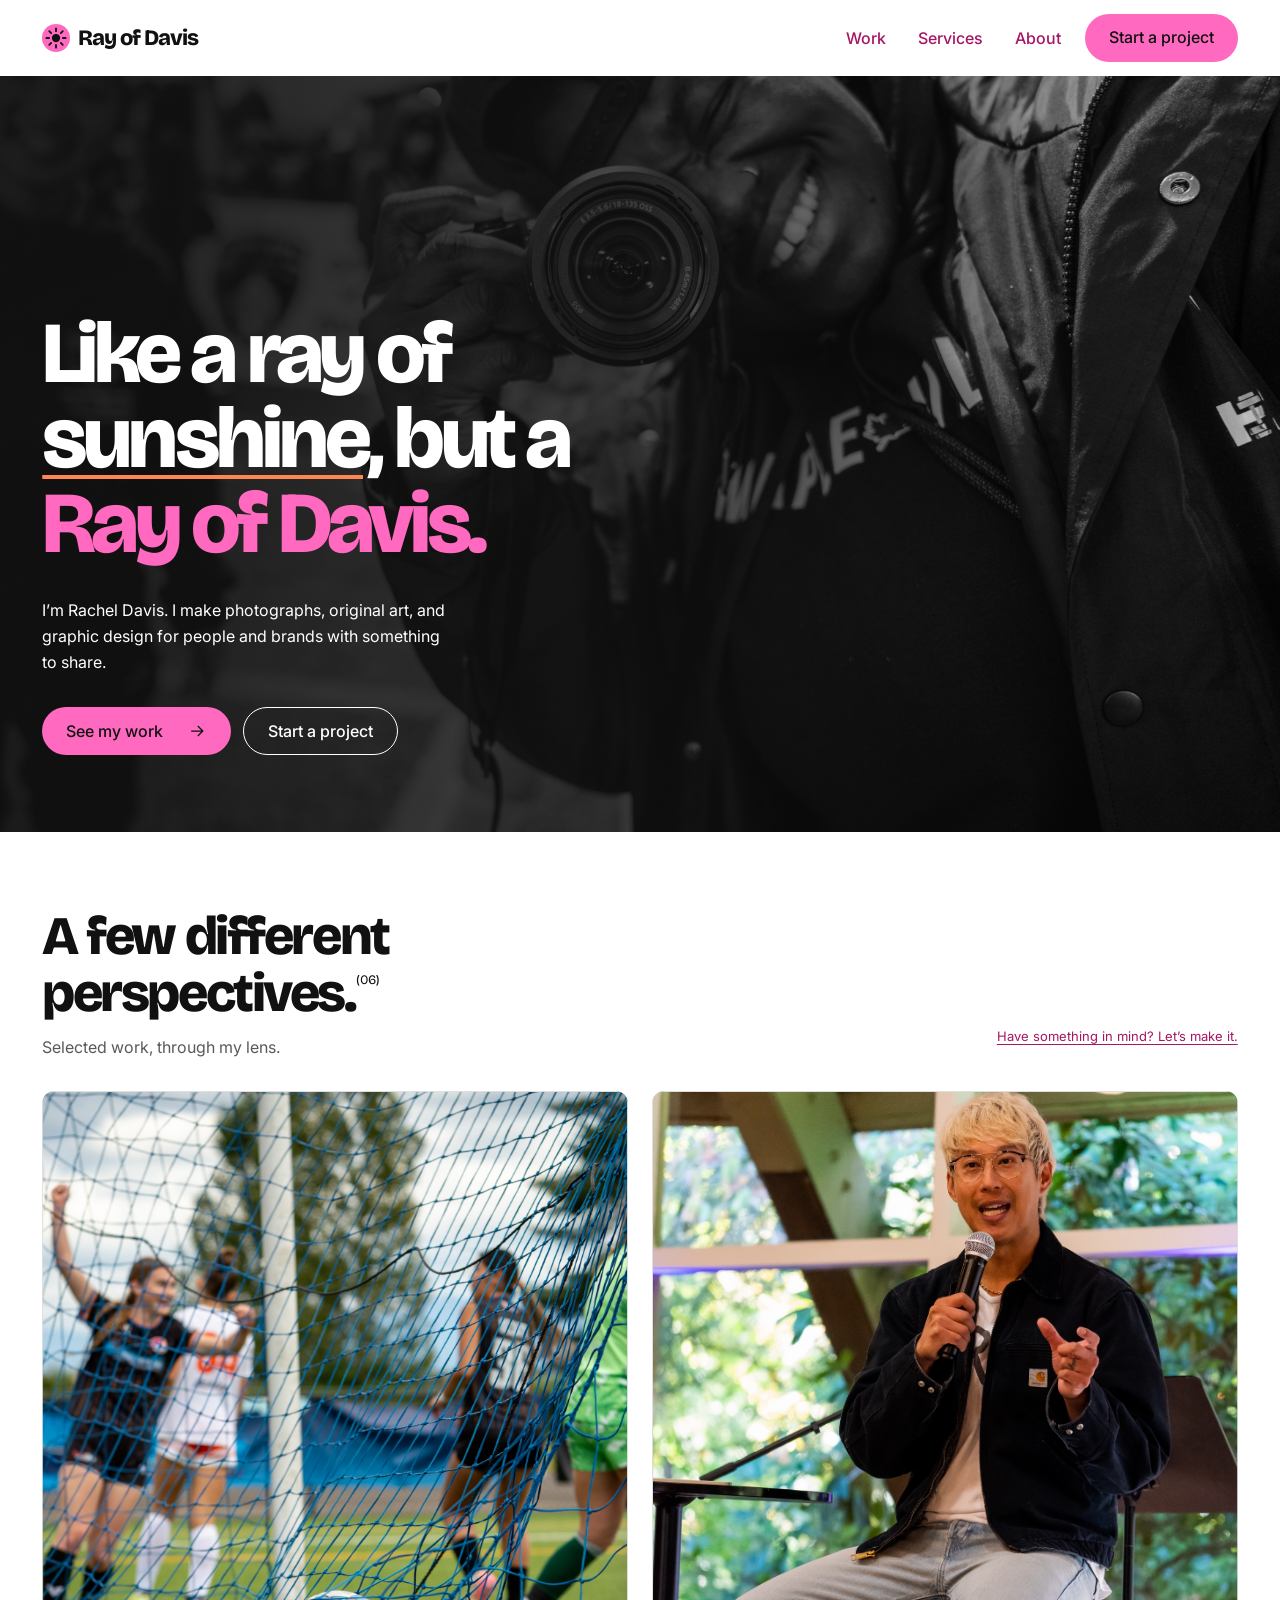
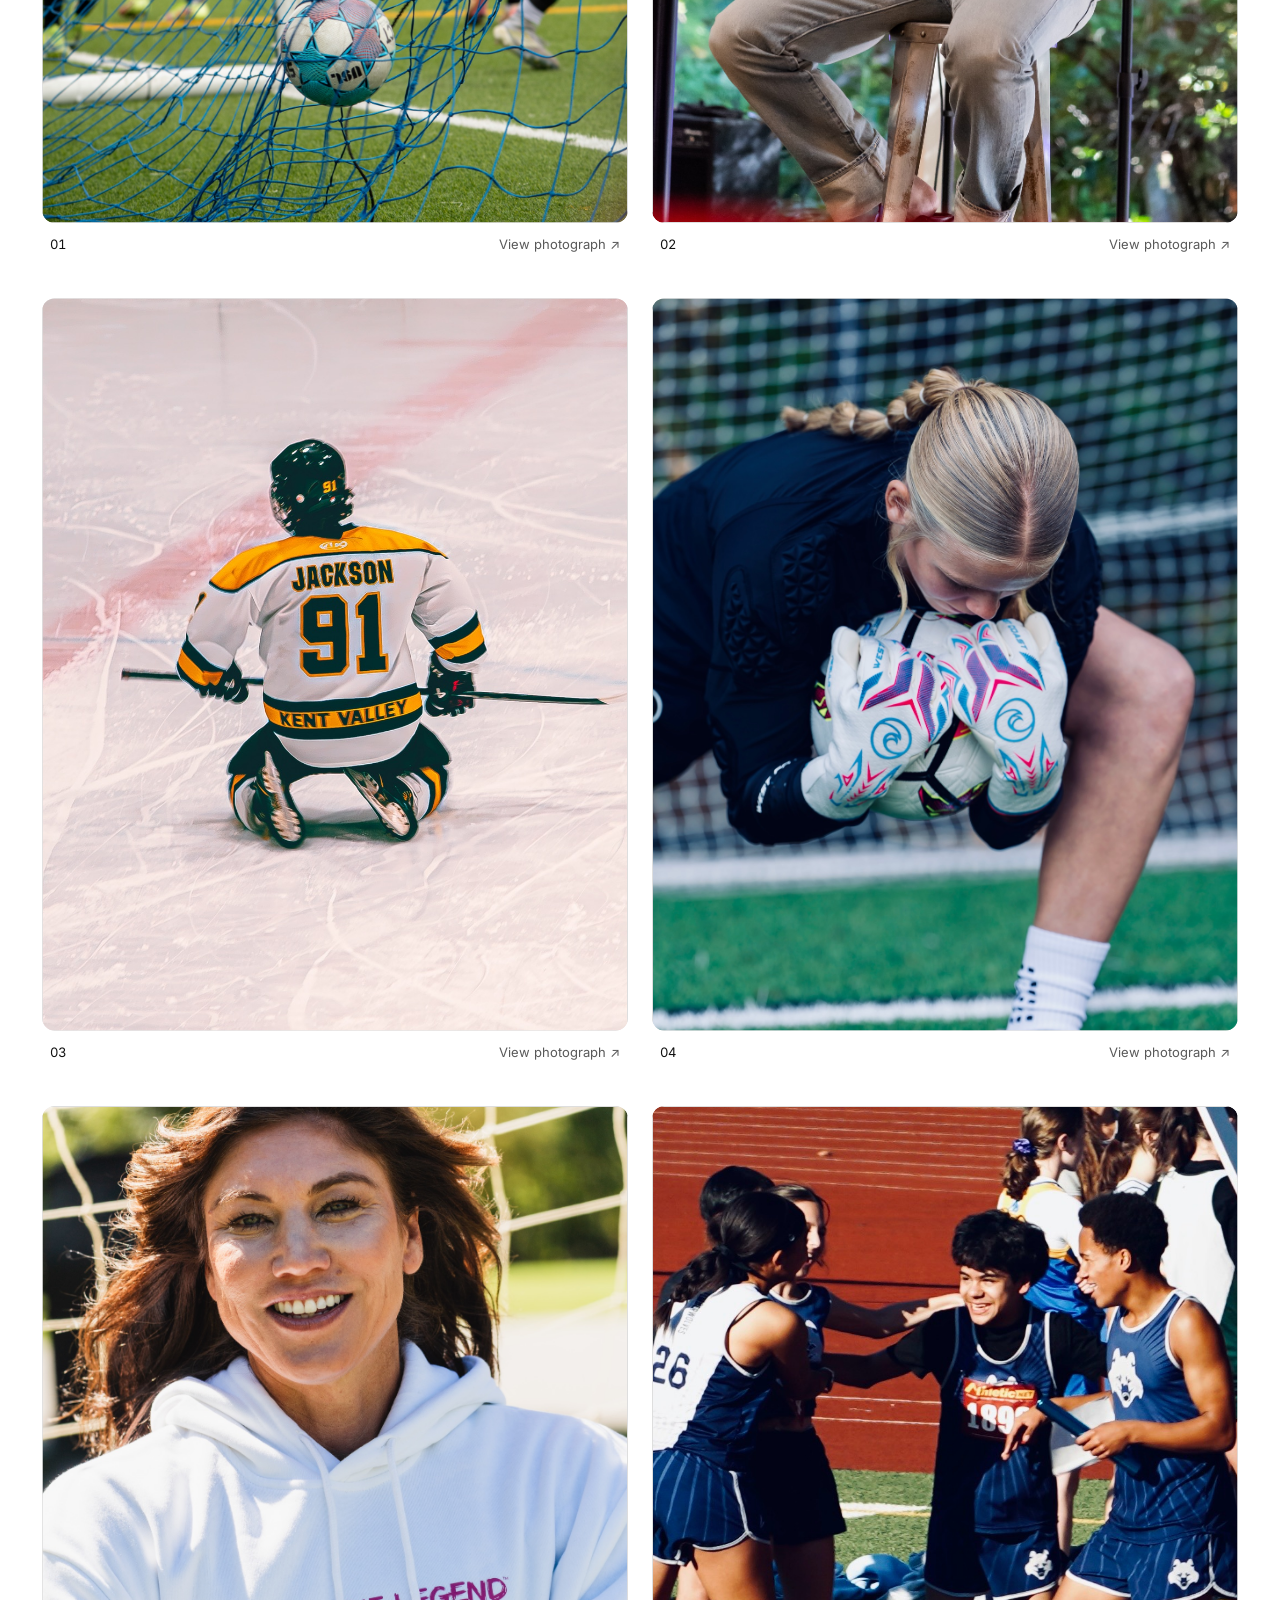
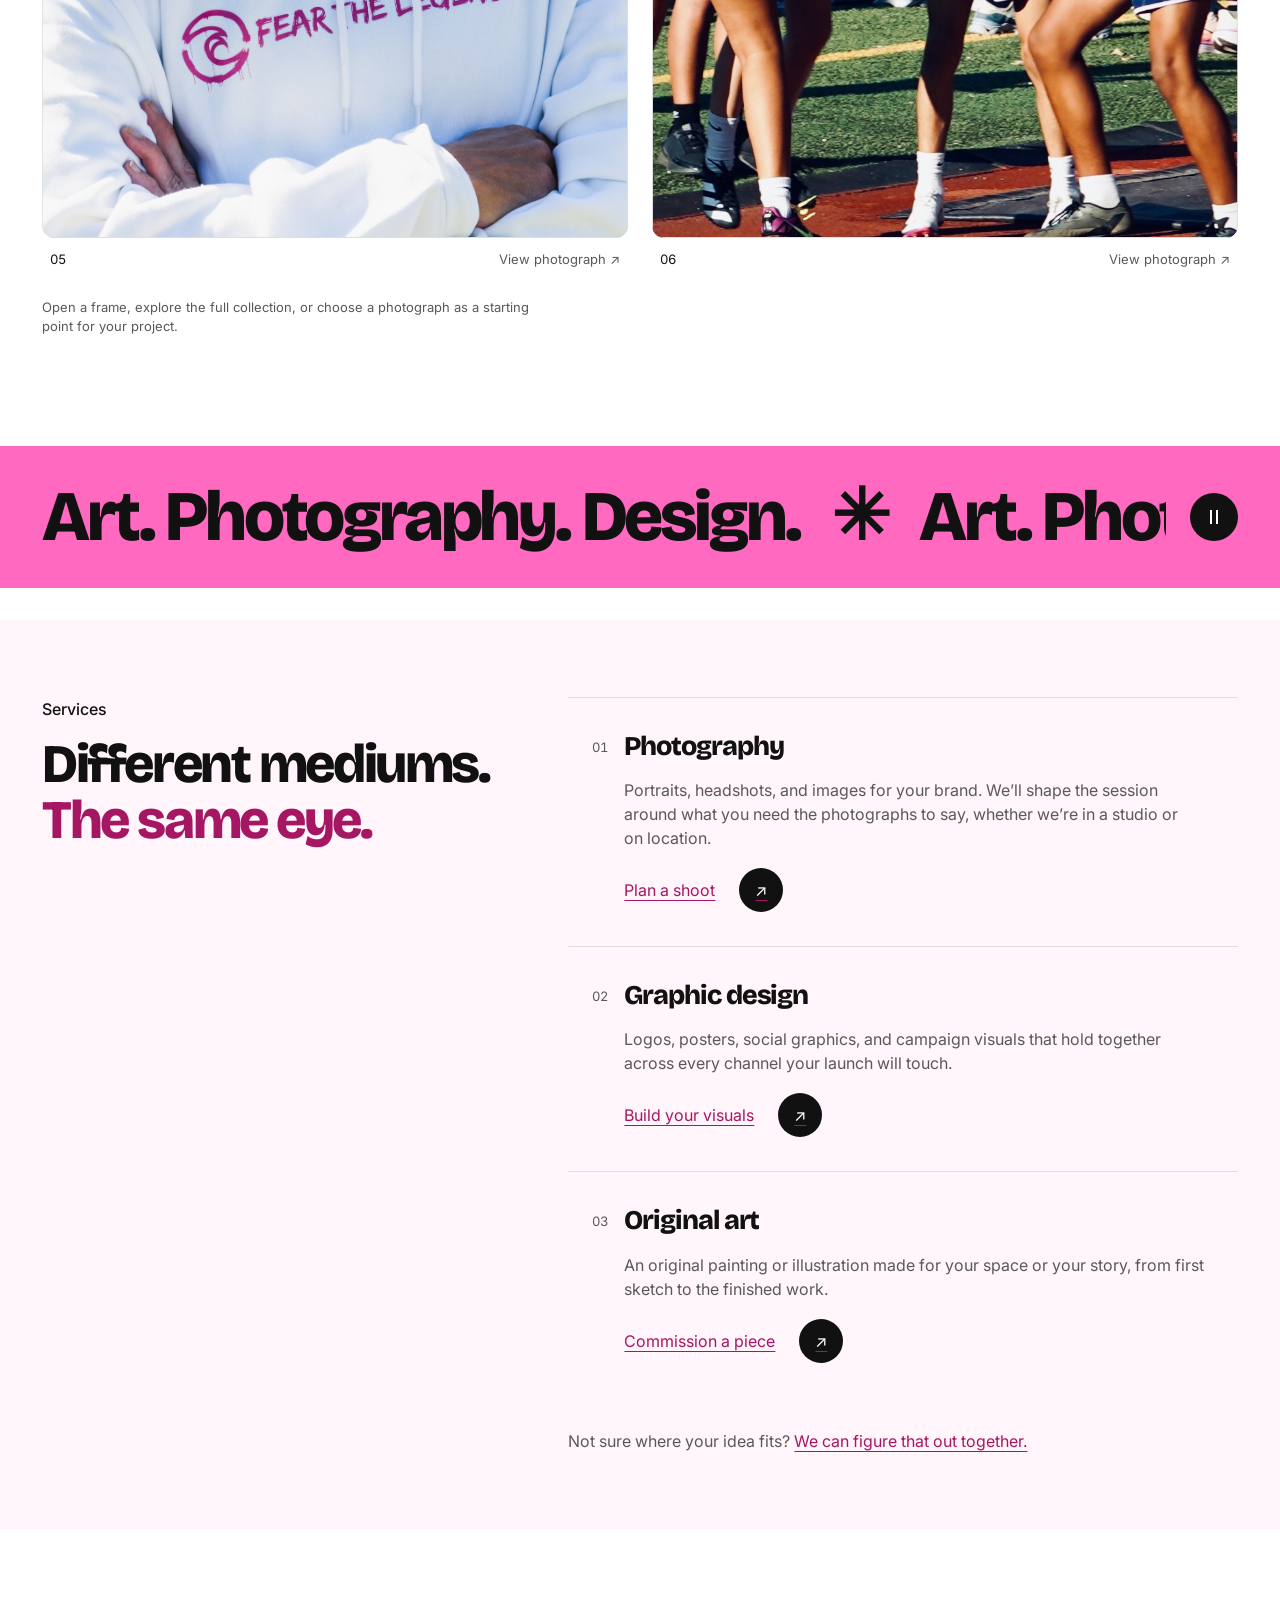
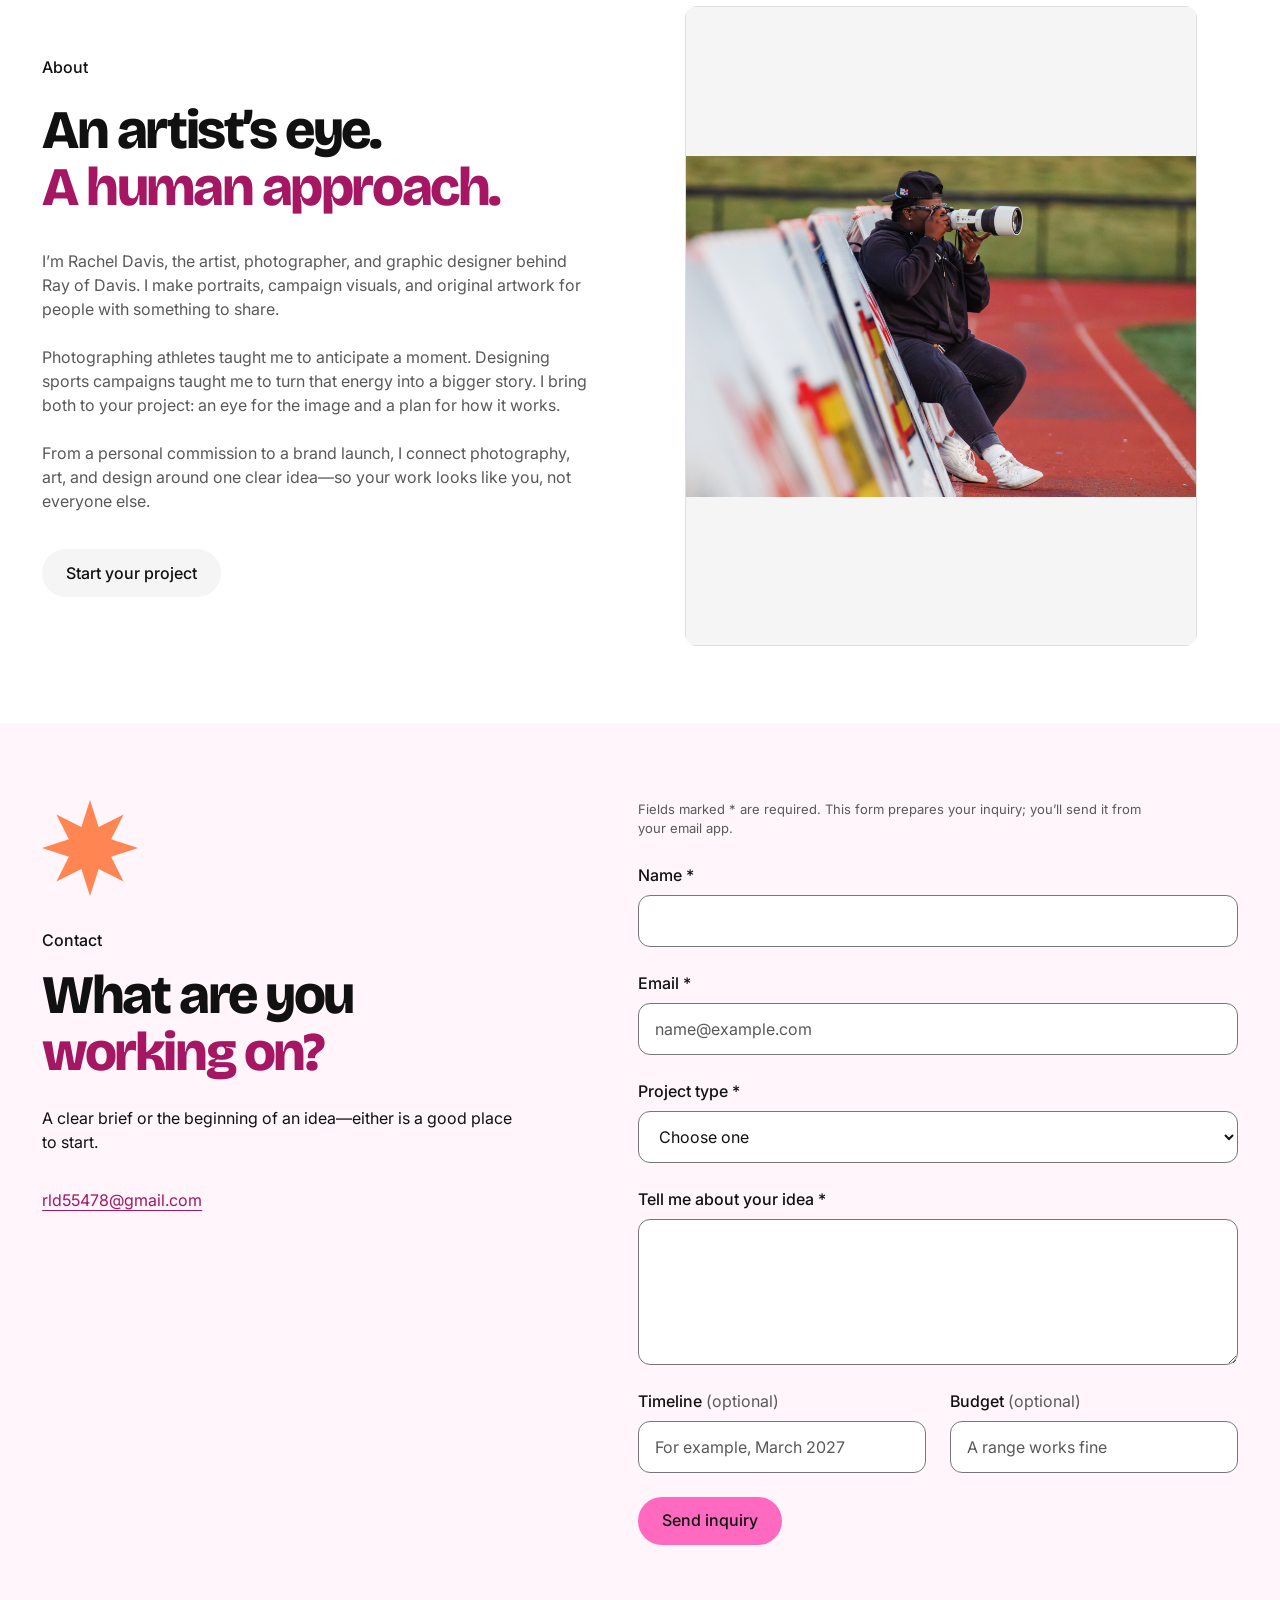
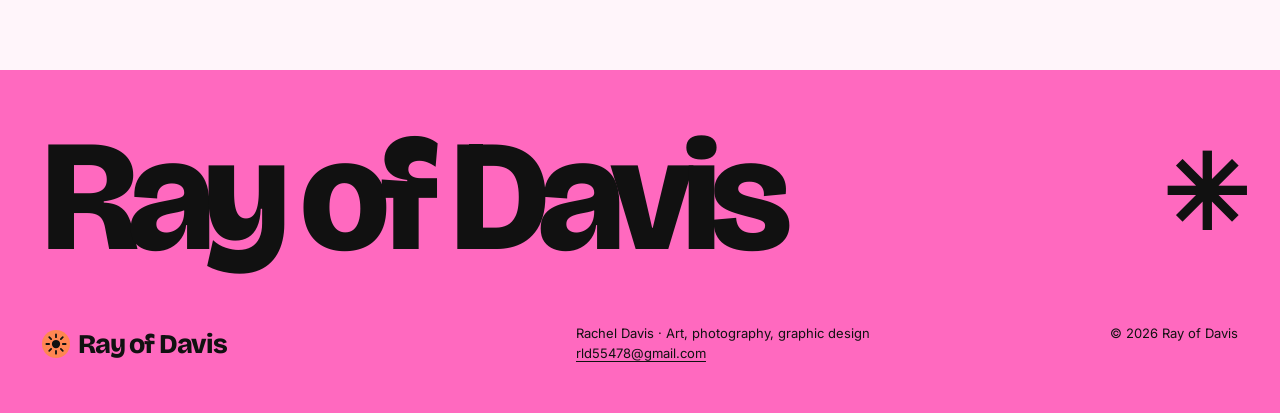
==== commit 5470f73c: "Update the site from Ploof Studio" ====
--- a/index.html
+++ b/index.html
@@ -8,10 +8,10 @@
 <meta name="description" content="Ray of Davis is the creative studio of Rachel Davis: original art, portrait and sports photography, and graphic design for people with something to share.">
 <link rel="icon" href="favicon.svg" type="image/svg+xml">
 <link rel="manifest" href="manifest.webmanifest">
-<meta name="theme-color" content="#0c0c0e">
+<meta name="theme-color" content="#ffffff">
 <link rel="preconnect" href="https://fonts.googleapis.com">
 <link rel="preconnect" href="https://fonts.gstatic.com" crossorigin>
-<link href="https://fonts.googleapis.com/css2?family=Bricolage+Grotesque:opsz,wght@12..96,600..800&family=Figtree:wght@400..700&display=swap" rel="stylesheet">
+<link href="https://fonts.googleapis.com/css2?family=Bricolage+Grotesque:wght@500..800&family=Inter:wght@400;500;600;700&display=swap" rel="stylesheet">
 <link rel="stylesheet" href="styles.css">
 <script src="script.js" defer></script>
 </head>
@@ -26,9 +26,10 @@
     </a>
     <nav class="site-nav" id="site-nav" aria-label="Main">
       <ul>
-        <li><a href="#work">Work</a></li>
+        <li><a href="#featured">Work</a></li>
         <li><a href="#services">Services</a></li>
         <li><a href="#about">About</a></li>
+        <li class="mobile-contact"><a href="#contact">Start a project</a></li>
       </ul>
     </nav>
     <a class="button button-primary header-cta" href="#contact">Start a project</a>
@@ -42,70 +43,88 @@
 <main id="main">
 
 
-  <section class="hero hero-full">
-    <img class="hero-bg" src="assets/images/dsc08930-7929a243.png" alt="Featured photograph by Rachel Davis">
-    <div class="hero-scrim" aria-hidden="true"></div>
+  <section class="hero hero-full" aria-labelledby="hero-title">
+    <figure class="hero-picture">
+      <img class="hero-bg" src="assets/images/dsc08930-7929a243.png" alt="Featured photograph by Rachel Davis" fetchpriority="high">
+    </figure>
     <div class="container hero-stack">
-      <h1 class="hero-title">Like a ray of sunshine, but a <span class="hero-hot">Ray of Davis.</span></h1>
-      <p class="hero-lead">I’m Rachel Davis. I’m an artist, photographer, and graphic designer. I make portraits, campaign visuals, and original artwork for people with something to share.</p>
-      <div class="hero-actions">
-        <a class="button button-primary" href="#featured">See my work</a>
-        <a class="button button-secondary" href="#contact">Start a project</a>
+      <div class="hero-intro">
+        <h1 class="hero-title" id="hero-title">Like a ray of<br><em>sunshine,</em> but a<br><span class="hero-name">Ray of Davis.</span></h1>
+        <div class="hero-bottom">
+          <p class="hero-lead">I’m Rachel Davis. I make photographs, original art, and graphic design for people and brands with something to share.</p>
+          <div class="hero-actions">
+            <a class="button button-primary" href="#featured">See my work <svg viewBox="0 0 24 24" fill="none" stroke="currentColor" stroke-width="1.5" aria-hidden="true"><path d="M5 12h14m-6-6 6 6-6 6"/></svg></a>
+            <a class="button button-secondary" href="#contact">Start a project</a>
+          </div>
+        </div>
       </div>
     </div>
   </section>
 
-  <div class="marquee" aria-hidden="true">
-  <div class="marquee-track">
-    <span>Portraits</span><span>Campaigns</span><span>Original art</span><span>Graphic design</span><span>Sports photography</span><span>Portraits</span><span>Campaigns</span><span>Original art</span><span>Graphic design</span><span>Sports photography</span>
-  </div>
-</div>
-
-<section class="section section-featured" id="featured" aria-labelledby="featured-title">
+
+  <section class="section section-featured" id="featured" aria-labelledby="featured-title">
     <div class="container">
-      <header class="section-head" data-reveal>
-        <p class="eyebrow">Selected work</p>
-        <h2 id="featured-title">Portraits, campaigns, and original art</h2>
+      <header class="collection-head">
+        <div>
+          <h2 id="featured-title">A few different perspectives.<span class="work-count" aria-label="6 selected photographs"> (06)</span></h2>
+          <p>Selected work, through my lens.</p>
+        </div>
+        <a class="collection-link" href="#contact">Have something in mind? Let’s make it.</a>
       </header>
-      <ul class="project-grid" role="list">
-        <li data-reveal style="--i:0">
-          <a class="project-card" href="project-golden-hour.html">
-            <span class="frame" style="--ratio: 3 / 4"><img src="assets/images/dsc01853-124a4e2e.jpg" alt="Sports portrait by Rachel Davis" loading="lazy" decoding="async" style="object-fit: cover; object-position: 50% 30%"></span>
-            <span class="project-meta"><span class="tag">Portrait</span><span class="project-title">Court-side portrait</span></span>
-          </a>
-        </li>
-        <li data-reveal style="--i:1">
-          <a class="project-card" href="project-court-portraits.html">
-            <span class="frame" style="--ratio: 3 / 4"><img src="assets/images/rld05910-9263a1e3.jpg" alt="Photograph by Rachel Davis" loading="lazy" decoding="async" style="object-fit: cover; object-position: 50% 40%"></span>
-            <span class="project-meta"><span class="tag">Portrait</span><span class="project-title">Portrait study</span></span>
-          </a>
-        </li>
-        <li data-reveal style="--i:2">
-          <a class="project-card" href="project-gallery-series.html">
-            <span class="frame" style="--ratio: 3 / 4"><img src="assets/images/rld09485-ae760e06.jpg" alt="Lifestyle photograph by Rachel Davis" loading="lazy" decoding="async" style="object-fit: cover; object-position: 50% 40%"></span>
-            <span class="project-meta"><span class="tag">Art</span><span class="project-title">Everyday light</span></span>
-          </a>
-        </li>
-        <li data-reveal style="--i:3">
-          <a class="project-card" href="work.html">
-            <span class="frame" style="--ratio: 3 / 4"><img src="assets/images/rld07230-fd0c6b92.jpg" alt="Photograph by Rachel Davis" loading="lazy" decoding="async" style="object-fit: cover; object-position: 50% 40%"></span>
-            <span class="project-meta"><span class="tag">Portrait</span><span class="project-title">Portrait study, new light</span></span>
-          </a>
-        </li>
-        <li data-reveal style="--i:4">
-          <a class="project-card" href="work.html">
-            <span class="frame" style="--ratio: 3 / 4"><img src="assets/images/rld04918-2-75ab0758.jpg" alt="Photograph by Rachel Davis" loading="lazy" decoding="async" style="object-fit: cover; object-position: 50% 40%"></span>
-            <span class="project-meta"><span class="tag">Art</span><span class="project-title">Quiet frame</span></span>
-          </a>
-        </li>
-        <li data-reveal style="--i:5">
-          <a class="project-card" href="work.html">
-            <span class="frame" style="--ratio: 3 / 4"><img src="assets/images/rld06393-2098d948.jpg" alt="Photograph by Rachel Davis" loading="lazy" decoding="async" style="object-fit: cover; object-position: 50% 40%"></span>
-            <span class="project-meta"><span class="tag">Portrait</span><span class="project-title">Candid portrait</span></span>
+      <ul class="selected-grid" role="list" aria-label="Selected photographs">
+        <li>
+          <a class="project-card" data-photo href="assets/images/dsc01853-124a4e2e.jpg" aria-label="View photograph 01">
+            <span class="frame"><img src="assets/images/dsc01853-124a4e2e.jpg" alt="Rachel Davis photograph, DSC01853" loading="lazy" decoding="async"></span>
+            <span class="project-meta"><span class="project-title">Selected frame 01</span><span class="tag">View photograph ↗</span></span>
+          </a>
+        </li>
+        <li>
+          <a class="project-card" data-photo href="assets/images/rld05910-9263a1e3.jpg" aria-label="View photograph 02">
+            <span class="frame"><img src="assets/images/rld05910-9263a1e3.jpg" alt="Rachel Davis photograph, RLD05910" loading="lazy" decoding="async"></span>
+            <span class="project-meta"><span class="project-title">Selected frame 02</span><span class="tag">View photograph ↗</span></span>
+          </a>
+        </li>
+        <li>
+          <a class="project-card" data-photo href="assets/images/rld09485-ae760e06.jpg" aria-label="View photograph 03">
+            <span class="frame"><img src="assets/images/rld09485-ae760e06.jpg" alt="Rachel Davis photograph, RLD09485" loading="lazy" decoding="async"></span>
+            <span class="project-meta"><span class="project-title">Selected frame 03</span><span class="tag">View photograph ↗</span></span>
+          </a>
+        </li>
+        <li>
+          <a class="project-card" data-photo href="assets/images/rld07230-fd0c6b92.jpg" aria-label="View photograph 04">
+            <span class="frame"><img src="assets/images/rld07230-fd0c6b92.jpg" alt="Rachel Davis photograph, RLD07230" loading="lazy" decoding="async"></span>
+            <span class="project-meta"><span class="project-title">Selected frame 04</span><span class="tag">View photograph ↗</span></span>
+          </a>
+        </li>
+        <li>
+          <a class="project-card" data-photo href="assets/images/rld04918-2-75ab0758.jpg" aria-label="View photograph 05">
+            <span class="frame"><img src="assets/images/rld04918-2-75ab0758.jpg" alt="Rachel Davis photograph, RLD04918-2" loading="lazy" decoding="async"></span>
+            <span class="project-meta"><span class="project-title">Selected frame 05</span><span class="tag">View photograph ↗</span></span>
+          </a>
+        </li>
+        <li>
+          <a class="project-card" data-photo href="assets/images/rld06393-2098d948.jpg" aria-label="View photograph 06">
+            <span class="frame"><img src="assets/images/rld06393-2098d948.jpg" alt="Rachel Davis photograph, RLD06393" loading="lazy" decoding="async"></span>
+            <span class="project-meta"><span class="project-title">Selected frame 06</span><span class="tag">View photograph ↗</span></span>
           </a>
         </li>
       </ul>
-      <p class="center-cta" data-reveal><a class="button button-secondary" href="work.html">See all work</a></p>
+      <p class="collection-note">Open a frame, explore the full collection, or choose a photograph as a starting point for your project.</p>
+    </div>
+  </section>
+
+  <section class="motion-band" aria-label="Art, photography, and design" data-motion-band>
+    <div class="container motion-band-inner">
+      <div class="motion-viewport">
+        <div class="motion-track">
+          <p class="motion-phrase">Art. Photography. Design.<span aria-hidden="true">✳</span></p>
+          <p class="motion-phrase" aria-hidden="true">Art. Photography. Design.<span>✳</span></p>
+        </div>
+      </div>
+      <button class="icon-button motion-toggle" type="button" aria-label="Pause moving text" aria-pressed="false" data-motion-toggle hidden>
+        <svg class="motion-pause" viewBox="0 0 24 24" fill="none" stroke="currentColor" stroke-width="2" aria-hidden="true"><path d="M9 5v14M15 5v14"/></svg>
+        <svg class="motion-play" viewBox="0 0 24 24" fill="currentColor" aria-hidden="true"><path d="m9 5 11 7-11 7z"/></svg>
+      </button>
     </div>
   </section>
 
@@ -113,23 +132,32 @@
     <div class="container">
       <header class="section-head" data-reveal>
         <p class="eyebrow">Services</p>
-        <h2 id="services-title">What can I help you make?</h2>
+        <h2 id="services-title">Different mediums.<br><em>The same eye.</em></h2>
       </header>
       <ul class="service-grid" role="list">
         <li class="service" data-reveal style="--i:0">
-          <h3>“I need portraits”</h3>
-          <p>Headshots, family sessions, and portraits that look like you on your best day. Studio or on location, with the edit delivered in a week.</p>
+          <h3>Photography</h3>
+          <div class="service-description">
+            <p>Portraits, headshots, and images for your brand. We’ll shape the session around what you need the photographs to say, whether we’re in a studio or on location.</p>
+            <a class="service-link" href="#contact" data-service="Portrait or photography">Plan a shoot <span aria-hidden="true">↗</span></a>
+          </div>
         </li>
         <li class="service" data-reveal style="--i:1">
-          <h3>“I’m launching something”</h3>
-          <p>Logos, posters, social graphics, and campaign visuals that hold together across every channel your launch will touch.</p>
+          <h3>Graphic design</h3>
+          <div class="service-description">
+            <p>Logos, posters, social graphics, and campaign visuals that hold together across every channel your launch will touch.</p>
+            <a class="service-link" href="#contact" data-service="Graphic design or campaign">Build your visuals <span aria-hidden="true">↗</span></a>
+          </div>
         </li>
         <li class="service" data-reveal style="--i:2">
-          <h3>“I want to commission a piece”</h3>
-          <p>An original painting or illustration made for your space or your story, from first sketch to the finished work.</p>
+          <h3>Original art</h3>
+          <div class="service-description">
+            <p>An original painting or illustration made for your space or your story, from first sketch to the finished work.</p>
+            <a class="service-link" href="#contact" data-service="Original art commission">Commission a piece <span aria-hidden="true">↗</span></a>
+          </div>
         </li>
       </ul>
-      <p class="center-cta" data-reveal><a class="button button-primary" href="#contact">Start a project</a></p>
+      <p class="service-note">Not sure where your idea fits? <a href="#contact" data-service="Help me figure it out">We can figure that out together.</a></p>
     </div>
   </section>
 
@@ -137,14 +165,14 @@
     <div class="container about-grid">
       <div class="about-text" data-reveal>
         <p class="eyebrow">About</p>
-        <h2 id="about-title">Hi, I’m Rachel.</h2>
-        <p>I spent years photographing athletes at the moments that decide games: the early mornings, the final minutes, the shot that tells the story before the scoreboard does. That experience is why clients trust me to work fast, stay calm under pressure, and deliver images that stop people scrolling.</p>
-        <p>Now I bring that same focus to portraits, campaign visuals, and original art. You get a studio that listens first, makes bold decisions quickly, and builds work that carries your message from the first glance to the final frame.</p>
-        <p>If you have a launch, a campaign, or a piece that needs to make an impact, I can make it look like the best thing in the room. Tell me what you are building and let’s get it in front of people.</p>
+        <h2 id="about-title">An artist’s eye.<br><em>A human approach.</em></h2>
+        <p>I’m Rachel Davis, the artist, photographer, and graphic designer behind Ray of Davis. I make portraits, campaign visuals, and original artwork for people with something to share.</p>
+        <p>Photographing athletes taught me to anticipate a moment. Designing sports campaigns taught me to turn that energy into a bigger story. I bring both to your project: an eye for the image and a plan for how it works.</p>
+        <p>From a personal commission to a brand launch, I connect photography, art, and design around one clear idea—so your work looks like you, not everyone else.</p>
         <a class="button button-secondary" href="#contact">Start your project</a>
       </div>
       <figure class="about-media frame" data-reveal style="--ratio: 4 / 5">
-        <img src="assets/images/3f9df259-4811-484e-8d3f-794b1ba742f5-0893743f.jpg" alt="Rachel Davis, headshot">
+        <img src="assets/images/3f9df259-4811-484e-8d3f-794b1ba742f5-0893743f.jpg" alt="Rachel Davis, headshot" loading="lazy" decoding="async">
       </figure>
     </div>
   </section>
@@ -153,10 +181,12 @@
     <div class="container contact-wrap">
       <header class="section-head" data-reveal>
         <p class="eyebrow">Contact</p>
-        <h2 id="contact-title">What are you working on?</h2>
-        <p class="section-lead">Tell me a little about it and I will reply within two working days.</p>
+        <h2 id="contact-title">What are you<br><em>working on?</em></h2>
+        <p class="section-lead">A clear brief or the beginning of an idea—either is a good place to start.</p>
+        <a class="contact-email" href="mailto:rld55478@gmail.com">rld55478@gmail.com</a>
       </header>
-      <form class="form" data-form novalidate data-reveal>
+      <form class="form" data-form novalidate>
+        <p class="small">Fields marked * are required. This form prepares your inquiry; you’ll send it from your email app.</p>
         <div class="field">
           <label for="f-name">Name <span aria-hidden="true">*</span></label>
           <input id="f-name" name="name" type="text" autocomplete="name" required>
@@ -201,18 +231,29 @@
 
 </main>
 
-<nav class="mobile-cta" aria-label="Quick actions">
-  <a class="button button-primary" href="#contact">Start a project</a>
-  <a class="button button-secondary" href="#work">See my work</a>
-</nav>
+<dialog class="lightbox" aria-label="Selected photograph">
+  <button class="icon-button lightbox-close" type="button" data-photo-close aria-label="Close photograph"><svg viewBox="0 0 24 24" fill="none" stroke="currentColor" stroke-width="1.5" aria-hidden="true"><path d="m6 6 12 12M18 6 6 18"/></svg></button>
+  <figure data-photo-stage><img alt=""><figcaption class="lightbox-caption"></figcaption></figure>
+  <div class="lightbox-controls">
+    <button class="icon-button" type="button" data-photo-prev aria-label="Previous photograph"><svg viewBox="0 0 24 24" fill="none" stroke="currentColor" stroke-width="1.5" aria-hidden="true"><path d="m14 6-6 6 6 6"/></svg></button>
+    <span data-photo-count aria-live="polite"></span>
+    <button class="icon-button" type="button" data-photo-next aria-label="Next photograph"><svg viewBox="0 0 24 24" fill="none" stroke="currentColor" stroke-width="1.5" aria-hidden="true"><path d="m10 6 6 6-6 6"/></svg></button>
+  </div>
+  <div class="photo-thumbnails" data-photo-thumbnails role="group" aria-label="Choose a photograph"></div>
+  <div class="photo-inquiry">
+    <p class="small">Swipe the image or use the arrows to explore.</p>
+    <button class="button button-primary" type="button" data-photo-inquiry>Use this as inspiration</button>
+  </div>
+</dialog>
 
 <footer class="site-footer">
+  <div class="container footer-signature" aria-hidden="true">Ray of Davis<span>✳</span></div>
   <div class="container footer-row">
     <a class="brand" href="index.html">
       <svg class="brand-ray" viewBox="0 0 24 24" aria-hidden="true" focusable="false"><circle cx="12" cy="12" r="4.5" fill="currentColor"/><path d="M12 1.5v3M12 19.5v3M1.5 12h3M19.5 12h3M4.6 4.6l2.1 2.1M17.3 17.3l2.1 2.1M4.6 19.4l2.1-2.1M17.3 6.7l2.1-2.1" stroke="currentColor" stroke-width="2" stroke-linecap="round"/></svg>
       <span>Ray of Davis</span>
     </a>
-    <p>Rachel Davis · Art, photography, graphic design<br><a href="mailto:hello@example.com">hello@example.com</a></p>
+    <p>Rachel Davis · Art, photography, graphic design<br><a href="mailto:rld55478@gmail.com">rld55478@gmail.com</a></p>
     <p class="small">© 2026 Ray of Davis</p>
   </div>
 </footer>
--- a/styles.css
+++ b/styles.css
@@ -1,448 +1,371 @@
-/* Direction: modern athletic studio. Type: Bricolage Grotesque display, Figtree text. Palette: crisp white, graphite ink, electric lime accent. Signature: soft rounded frames, a single lime rule under headings, and a ray mark beside the wordmark. Motion: gentle rises on scroll and a quiet hover lift. */
+/* Direction: playful independent creative studio, with an image-led cover.
+   Type: chunky Bricolage Grotesque display paired with clear Inter body text.
+   Palette: crisp white, ink, candy pink and tangerine; photographs stay untouched.
+   Signature: pink hero name, rounded display lettering and a giant closing wordmark.
+   Motion: bold photographic wipes, kinetic typography and sweeping service highlights. */
 
 :root {
-  --color-bg: oklch(0.995 0 0);
-  --color-bg-sunken: oklch(0.975 0.002 60);
-  --color-bg-surface: oklch(1 0 0);
-  --color-text-primary: oklch(0.16 0.01 60);
-  --color-text-secondary: oklch(0.42 0.012 60);
-  --color-text-on-accent: oklch(0.99 0.005 80);
-  --color-border: oklch(0.16 0.01 60 / 0.1);
-  --color-border-strong: oklch(0.16 0.01 60 / 0.25);
-  --color-accent-solid: oklch(0.62 0.21 28);
-  --color-accent-solid-hover: oklch(0.54 0.21 28);
-  --color-accent-text: oklch(0.55 0.2 28);
-  --color-focus-ring: oklch(0.55 0.2 28);
-  --color-hot: oklch(0.62 0.21 28);
-  --color-gold: oklch(0.82 0.16 85);
-
-  --font-display: "Bricolage Grotesque", system-ui, -apple-system, "Segoe UI", sans-serif;
-  --font-text: "Figtree", system-ui, -apple-system, "Segoe UI", sans-serif;
-
-  --radius-md: 24px;
-  --radius-button: 999px;
-  --gutter: clamp(20px, 5vw, 48px);
-  --content-width: 1200px;
-  --header-height: 72px;
-
-  --shadow-soft: 0 1px 2px oklch(0 0 0 / 0.3), 0 16px 40px -16px oklch(0 0 0 / 0.6);
-
-  --ease-out: cubic-bezier(0.23, 1, 0.32, 1);
-  --ease-drawer: cubic-bezier(0.32, 0.72, 0, 1);
-
-  --space-section: clamp(80px, 12vw, 144px);
+  --color-bg: #ffffff;
+  --color-bg-surface: #ffffff;
+  --color-bg-sunken: #f5f5f5;
+  --color-text-primary: #111111;
+  --color-text-secondary: #595959;
+  --color-text-on-accent: #111111;
+  --color-border: #dedede;
+  --color-border-strong: #777777;
+  --color-accent-solid: #ff69bf;
+  --color-accent-solid-hover: #f54fad;
+  --color-accent-text: #a51663;
+  --color-bg-warm: #ffe1f1;
+  --color-bg-playful: #fff5fa;
+  --color-bg-footer: #ff69bf;
+  --color-decoration-solid: #ff8652;
+  --color-text-emphasis: #a51663;
+  --color-focus-ring: #a51663;
+  --color-text-inverse: #ffffff;
+  --color-scrim: rgb(17 17 17 / 92%);
+  --color-scrim-mid: rgb(17 17 17 / 78%);
+  --color-scrim-clear: rgb(17 17 17 / 0%);
+  --color-scrim-edge: rgb(17 17 17 / 34%);
+  --color-error: #a32323;
+  --font-display: "Bricolage Grotesque", "Helvetica Neue", Arial, sans-serif;
+  --font-text: "Inter", "Helvetica Neue", Arial, sans-serif;
+  --font-accent: "Bricolage Grotesque", "Helvetica Neue", Arial, sans-serif;
+  --type-display: clamp(2.25rem, 1.4rem + 3.8vw, 4.5rem);
+  --type-hero: clamp(2.25rem, .55rem + 6.1vw, 6.5rem);
+  --type-opening: clamp(1.125rem, .9rem + 1vw, 1.75rem);
+  --type-h2: clamp(2rem, 1.15rem + 2.8vw, 3.75rem);
+  --type-signature: clamp(2.25rem, .3rem + 12vw, 12rem);
+  --type-h3: 1.375rem;
+  --type-section: 1.6875rem;
+  --type-body: 1rem;
+  --type-small: .8125rem;
+  --radius-md: 12px;
+  --radius-button: 30px;
+  --radius-disc: 50%;
+  --gutter: clamp(20px, 3.3vw, 48px);
+  --content-width: 1440px;
+  --header-height: 76px;
+  --space-section: clamp(56px, 6vw, 88px);
+  --space-1: 8px;
+  --space-2: 12px;
+  --space-3: 16px;
+  --space-4: 24px;
+  --space-5: 32px;
+  --space-6: 48px;
+  --ease-out: cubic-bezier(.23, 1, .32, 1);
+  --ease-drawer: cubic-bezier(.32, .72, 0, 1);
   color-scheme: light;
 }
-html { background: var(--color-bg); }
-
 *, *::before, *::after { box-sizing: border-box; }
-html { -webkit-font-smoothing: antialiased; -moz-osx-font-smoothing: grayscale; scroll-behavior: smooth; }
-body {
-  margin: 0;
-  font-family: var(--font-text);
-  font-size: 1rem;
-  line-height: 1.6;
-  color: var(--color-text-primary);
-  background: var(--color-bg);
-}
+html { scroll-behavior: smooth; -webkit-font-smoothing: antialiased; -moz-osx-font-smoothing: grayscale; }
+body { margin: 0; color: var(--color-text-primary); background: var(--color-bg); font: 400 var(--type-body)/1.5 var(--font-text); }
 img, svg { display: block; max-width: 100%; }
-img { height: auto; outline: 1px solid oklch(0 0 0 / 0.06); outline-offset: -1px; }
-h1, h2, h3 { font-family: var(--font-display); margin: 0; font-weight: 700; letter-spacing: -0.03em; text-wrap: balance; }
-p { margin: 0; text-wrap: pretty; }
+img { height: auto; outline: 1px solid var(--color-border); outline-offset: -1px; }
+h1, h2, h3 { margin: 0; font-family: var(--font-display); font-weight: 500; line-height: 1.05; letter-spacing: -.045em; text-wrap: balance; }
+h1, h2 { text-transform: none; font-weight: 800; }
+h3 { font-size: var(--type-h3); line-height: 1.2; letter-spacing: -.025em; font-weight: 700; }
+h1 em, h2 em { font-family: var(--font-accent); font-weight: 800; font-style: normal; letter-spacing: -.045em; }
+h2 em { color: var(--color-text-emphasis); }
+p { margin: 0; max-width: 65ch; text-wrap: pretty; }
 ul { margin: 0; padding: 0; }
-a { color: var(--color-accent-text); text-underline-offset: 0.2em; text-decoration-thickness: 1px; text-decoration-skip-ink: auto; }
-a:hover { color: var(--color-text-primary); }
-:focus-visible { outline: 2px solid var(--color-focus-ring); outline-offset: 3px; border-radius: 6px; }
-
+:where(a) { color: var(--color-accent-text); text-underline-offset: .25em; }
+:where(a):hover { color: var(--color-text-secondary); }
+:where(a, button, input, select, textarea, summary):focus-visible { outline: 2px solid var(--color-focus-ring); outline-offset: 4px; }
+:where(p, h1, h2, h3, a) { overflow-wrap: break-word; }
+:where(section[id]) { scroll-margin-top: calc(var(--header-height) + 16px); }
+[hidden] { display: none !important; }
 .container { width: min(100% - 2 * var(--gutter), var(--content-width)); margin-inline: auto; }
 .narrow { max-width: 680px; }
-.visually-hidden { position: absolute; width: 1px; height: 1px; margin: -1px; overflow: hidden; clip-path: inset(50%); white-space: nowrap; border: 0; padding: 0; }
-.skip-link { position: absolute; inset-inline-start: -999px; top: 8px; z-index: 100; padding: 10px 16px; background: var(--color-text-primary); color: var(--color-bg); border-radius: 8px; }
+.skip-link { position: absolute; inset-inline-start: -999px; top: 8px; z-index: 100; padding: 12px 24px; color: var(--color-text-on-accent); background: var(--color-accent-solid); }
 .skip-link:focus { inset-inline-start: 16px; }
-
-.eyebrow {
-  display: inline-block;
-  font-size: 0.78rem;
-  font-weight: 600;
-  letter-spacing: 0.1em;
-  text-transform: uppercase;
-  color: var(--color-text-primary);
-  background: var(--color-accent-solid);
-  padding: 6px 14px;
-  border-radius: 999px;
-  margin-block-end: 18px;
-}
-.lead-copy { font-size: clamp(1.2rem, 1rem + 0.6vw, 1.45rem); line-height: 1.5; margin-block-end: 20px; color: var(--color-text-primary); }
-.small { font-size: 0.875rem; color: var(--color-text-secondary); }
-.section-lead { color: var(--color-text-secondary); margin-block-start: 12px; }
-
-/* Buttons */
-.button {
-  display: inline-flex;
-  align-items: center;
-  justify-content: center;
-  gap: 8px;
-  min-height: 48px;
-  max-width: 100%;
-  padding: 12px 26px;
-  border: 0;
-  border-radius: var(--radius-button);
-  font: inherit;
-  font-weight: 600;
-  font-size: 0.95rem;
-  line-height: 1.2;
-  text-align: center;
-  text-decoration: none;
-  letter-spacing: -0.01em;
-  cursor: pointer;
-  transition: transform 160ms var(--ease-out), background-color 150ms ease, color 150ms ease, box-shadow 200ms var(--ease-out);
-}
-.button:active { transform: scale(0.97); }
+.visually-hidden { position: absolute; width: 1px; height: 1px; margin: -1px; padding: 0; overflow: hidden; clip-path: inset(50%); white-space: nowrap; border: 0; }
+.small, .tag, .collection-note { font-size: var(--type-small); color: var(--color-text-secondary); }
+.eyebrow { font-size: var(--type-body); font-weight: 500; margin-block-end: var(--space-3); }
+.section-lead { margin-block-start: var(--space-4); }
+.button { display: inline-flex; align-items: center; justify-content: center; gap: 8px; min-height: 48px; padding: 12px 24px; max-width: 100%; border: 0; border-radius: var(--radius-button); font: 500 var(--type-body)/1.2 var(--font-text); text-decoration: none; text-align: center; cursor: pointer; transition: transform 160ms var(--ease-out), background-color 150ms ease, color 150ms ease; }
+.button:active, .icon-button:active, .filter:active { transform: scale(.97); }
 .button-primary { background: var(--color-accent-solid); color: var(--color-text-on-accent); }
-.button-primary:hover { background: var(--color-accent-solid-hover); color: var(--color-text-on-accent); box-shadow: 0 0 0 6px oklch(0.62 0.21 28 / 0.25), var(--shadow-soft); }
-.button-secondary { background: var(--color-bg-surface); color: var(--color-text-primary); box-shadow: inset 0 0 0 1px var(--color-border-strong); }
-.button-secondary:hover { background: var(--color-text-primary); color: var(--color-bg); }
-.button[type="submit"] { width: 100%; }
-@media (min-width: 40rem) { .button[type="submit"] { width: auto; } }
-
-/* Header */
-.site-header { position: sticky; top: 0; z-index: 50; }
-.site-header::before {
-  content: "";
-  position: absolute;
-  inset: 0;
-  z-index: -1;
-  background: color-mix(in oklch, var(--color-bg) 86%, transparent);
-  backdrop-filter: blur(20px) saturate(180%);
-  border-bottom: 1px solid var(--color-border);
-}
-@media (prefers-reduced-transparency: reduce) { .site-header::before { background: var(--color-bg); backdrop-filter: none; } }
-.header-row { display: flex; align-items: center; gap: 16px; min-height: var(--header-height); }
-.brand { display: inline-flex; align-items: center; gap: 10px; margin-inline-end: auto; color: var(--color-text-primary); text-decoration: none; font-family: var(--font-display); font-weight: 700; font-size: 1.2rem; letter-spacing: -0.02em; }
-.brand-ray { width: 26px; height: 26px; color: var(--color-hot); flex: none; }
-.brand-ray circle { fill: var(--color-hot); }
-.brand-ray path { stroke: var(--color-hot); }
-.header-cta { display: none; min-height: 40px; padding: 8px 18px; }
-.menu-toggle { display: none; min-width: 44px; min-height: 44px; place-items: center; background: none; border: 0; color: var(--color-text-primary); cursor: pointer; padding: 0; grid-template: 1fr / 1fr; }
-.menu-toggle svg { grid-area: 1 / 1; width: 24px; height: 24px; transition: opacity 300ms cubic-bezier(0.2, 0, 0, 1), transform 300ms cubic-bezier(0.2, 0, 0, 1), filter 300ms cubic-bezier(0.2, 0, 0, 1); }
-.menu-toggle .icon-close, .menu-toggle[aria-expanded="true"] .icon-open { opacity: 0; transform: scale(0.25); filter: blur(4px); }
-.menu-toggle[aria-expanded="true"] .icon-close { opacity: 1; transform: none; filter: none; }
-.site-nav ul { list-style: none; display: flex; gap: 28px; }
-.site-nav a { color: var(--color-text-primary); text-decoration: none; font-weight: 500; display: inline-flex; align-items: center; min-height: 44px; }
-.site-nav a[aria-current="page"] { color: var(--color-accent-text); font-weight: 600; }
-
+.button-primary:hover { background: var(--color-accent-solid-hover); color: var(--color-text-on-accent); }
+.button-secondary { background: var(--color-bg-sunken); color: var(--color-text-primary); }
+.button-secondary:hover { background: var(--color-border); color: var(--color-text-primary); }
+.icon-button { display: inline-grid; place-items: center; flex: none; width: 48px; height: 48px; padding: 12px; border: 0; border-radius: var(--radius-disc); color: var(--color-text-primary); background: var(--color-bg-sunken); cursor: pointer; transition: background-color 150ms ease, transform 160ms var(--ease-out); }
+.icon-button svg { width: 24px; height: 24px; }
+.icon-button:hover { background: var(--color-border); }
+.icon-button:disabled { opacity: .35; cursor: default; }
+.site-header { position: sticky; top: 0; z-index: 50; background: var(--color-bg); }
+.header-row { display: flex; align-items: center; min-height: var(--header-height); gap: var(--space-4); }
+.brand { display: inline-flex; align-items: center; gap: 8px; margin-inline-end: auto; color: var(--color-text-primary); text-decoration: none; font-family: var(--font-display); font-size: 1.375rem; font-weight: 800; letter-spacing: -.045em; }
+.brand-ray { width: 28px; height: 28px; flex: none; color: var(--color-text-primary); background: var(--color-accent-solid); border-radius: var(--radius-disc); padding: 3px; }
+.header-cta { display: none; }
+.site-nav ul { display: flex; list-style: none; gap: var(--space-5); }
+.site-nav a { display: inline-flex; align-items: center; min-height: 44px; font-weight: 500; text-decoration: none; position: relative; }
+.site-nav a::after { content: ""; position: absolute; inset-inline: 0; bottom: 4px; height: 2px; background: currentColor; transform: scaleX(0); transform-origin: left; transition: transform 150ms var(--ease-out); }
+.site-nav a:hover::after, .site-nav a[aria-current]::after { transform: scaleX(1); }
+.menu-toggle { display: none; min-width: 44px; min-height: 44px; padding: 10px; place-items: center; background: var(--color-bg-sunken); color: var(--color-text-primary); border: 0; border-radius: var(--radius-disc); cursor: pointer; }
+.menu-toggle svg { grid-area: 1/1; width: 24px; height: 24px; transition: opacity 200ms var(--ease-out), transform 200ms var(--ease-out); }
+.menu-toggle .icon-close, .menu-toggle[aria-expanded="true"] .icon-open { opacity: 0; transform: scale(.5); }
+.menu-toggle[aria-expanded="true"] .icon-close { opacity: 1; transform: none; }
 html.js .menu-toggle { display: inline-grid; }
-html.js .site-nav { display: none; position: fixed; inset: var(--header-height) 0 0; z-index: 49; padding: 24px var(--gutter); background: var(--color-bg); overflow-y: auto; }
-html.js .site-nav[data-open="true"] { display: block; opacity: 1; translate: 0 0; transition: opacity 300ms var(--ease-drawer), translate 300ms var(--ease-drawer), display 300ms allow-discrete; }
-@starting-style { html.js .site-nav[data-open="true"] { opacity: 0; translate: 0 -8px; } }
-html.js .site-nav ul { flex-direction: column; }
-html.js .site-nav a { min-height: 56px; font-size: 1.5rem; font-family: var(--font-display); font-weight: 600; }
+html.js .site-nav { display: none; position: fixed; inset: var(--header-height) 0 0; padding: 32px var(--gutter); background: var(--color-bg); overflow-y: auto; }
+html.js .site-nav[data-open="true"] { display: block; }
+html.js .site-nav ul { flex-direction: column; gap: 16px; }
+html.js .site-nav a { min-height: 56px; font-size: var(--type-section); }
 body:has(.site-nav[data-open="true"]) { overflow: hidden; }
+html:not(.js) .header-row, html:not(.js) .site-nav ul { flex-wrap: wrap; }
 @media (min-width: 52rem) {
   .header-cta { display: inline-flex; }
+  .mobile-contact { display: none; }
   html.js .menu-toggle { display: none; }
-  html.js .site-nav { display: block; position: static; padding: 0; background: none; overflow: visible; }
-  html.js .site-nav ul { flex-direction: row; gap: 28px; }
-  html.js .site-nav a { min-height: 44px; font-size: 0.95rem; font-family: var(--font-text); font-weight: 500; }
-}
+  html.js .site-nav { display: block; position: static; padding: 0; overflow: visible; background: none; }
+  html.js .site-nav ul { flex-direction: row; gap: 32px; }
+  html.js .site-nav a { font-size: var(--type-body); min-height: 44px; }
+}
+.hero-full { position: relative; isolation: isolate; display: grid; align-items: end; min-height: min(84svh, 860px); padding-block: var(--space-section) var(--space-6); background: var(--color-text-primary); }
+.hero-picture { position: absolute; z-index: -2; inset: 0; margin: 0; aspect-ratio: 16/10; width: 100%; height: 100%; overflow: clip; }
+.hero-bg { width: 100%; height: 100%; object-fit: cover; object-position: 50% 30%; outline: none; }
+.hero-full::after { content: ""; position: absolute; z-index: -1; inset: 0; pointer-events: none; background: linear-gradient(to top in oklab, var(--color-scrim) 0%, var(--color-scrim-mid) 65%, var(--color-scrim-edge) 100%); }
+.hero-stack { position: relative; display: grid; }
+.hero-intro { display: grid; gap: var(--space-5); max-width: 900px; }
+.hero-title { font-size: var(--type-hero); line-height: .98; font-weight: 800; letter-spacing: -.055em; color: var(--color-text-inverse); text-wrap: initial; }
+.hero-title em { color: var(--color-text-inverse); text-decoration: underline; text-decoration-color: var(--color-decoration-solid); text-decoration-thickness: .045em; text-underline-offset: .09em; }
+.hero-name { color: var(--color-accent-solid); white-space: nowrap; }
+.hero-bottom { display: grid; gap: var(--space-4); }
+.hero-lead { max-width: 43ch; font-size: var(--type-body); color: var(--color-text-inverse); line-height: 1.6; }
+.hero-actions { display: flex; flex-wrap: wrap; gap: var(--space-2); }
+.hero-actions .button-primary { gap: var(--space-4); }
+.hero-actions svg { width: 20px; height: 20px; transition: transform 150ms var(--ease-out); }
+.hero-actions .button-primary:hover svg { transform: translateX(3px); }
+.hero .button-secondary { background: transparent; border: 1px solid var(--color-text-inverse); color: var(--color-text-inverse); }
+.hero .button-secondary:hover { background: var(--color-bg); color: var(--color-text-primary); }
+.hero :focus-visible { outline-color: var(--color-accent-solid); }
+@media (min-width: 60rem) {
+  .hero-full { padding-block: var(--space-section); }
+  .hero-full::after { background: linear-gradient(90deg in oklab, var(--color-scrim) 0%, var(--color-scrim-mid) 48%, var(--color-scrim-edge) 80%, var(--color-scrim-clear) 100%); }
+  .hero-intro { gap: var(--space-5); }
+  .hero-bottom { gap: var(--space-5); }
+}
+.section { padding-block: var(--space-section); }
+.section-head { margin-block-end: var(--space-6); }
+.section-head h2, .about-text h2 { font-size: var(--type-h2); }
+.section-featured { padding-block-end: var(--space-5); }
+.collection-head { display: flex; flex-wrap: wrap; align-items: end; justify-content: space-between; gap: var(--space-4); margin-block-end: var(--space-5); }
+.collection-head h2 { max-width: 20ch; font-size: var(--type-h2); letter-spacing: -.045em; font-weight: 800; }
+.work-count { display: inline-block; font-size: var(--type-small); font-weight: 400; letter-spacing: 0; vertical-align: top; margin-block-start: var(--space-1); }
+.collection-head p { margin-block-start: var(--space-2); color: var(--color-text-secondary); }
+.collection-link { display: inline-flex; align-items: center; min-height: 44px; font-size: var(--type-small); }
+.selected-grid { display: grid; grid-template-columns: repeat(2, minmax(0, 1fr)); gap: var(--space-4) var(--space-2); list-style: none; counter-reset: frames; }
+.selected-grid > li { min-width: 0; counter-increment: frames; }
+.selected-grid .project-meta { margin-block-start: 0; display: flex; justify-content: space-between; align-items: center; gap: var(--space-1); padding: var(--space-2) var(--space-1); }
+.selected-grid .project-meta::before { content: "0" counter(frames); font-size: var(--type-small); font-variant-numeric: tabular-nums; }
+.selected-grid .project-title { position: absolute; width: 1px; height: 1px; overflow: hidden; clip-path: inset(50%); white-space: nowrap; }
+.selected-grid .tag { font-size: var(--type-small); color: var(--color-text-secondary); text-decoration: none; }
+.selected-grid .project-card:hover .tag { color: var(--color-text-primary); text-decoration: underline; }
+.collection-note { margin-block-start: var(--space-3); }
+.frame { display: block; position: relative; aspect-ratio: var(--ratio, 4/5); overflow: clip; background: var(--color-bg-sunken); margin: 0; }
+.frame img, .frame .art { display: block; width: 100%; height: 100%; object-fit: cover; }
+.art { width: 100%; height: 100%; }
+.project-card { display: block; color: var(--color-text-primary); text-decoration: none; }
+.project-card .frame img { transition: transform 600ms var(--ease-out); }
+.project-meta { display: grid; gap: 4px; margin-block-start: 16px; }
+.project-title { font-size: var(--type-body); font-weight: 500; }
+.project-card:hover { color: var(--color-text-primary); }
+.project-card:hover .project-title { text-decoration: underline; text-underline-offset: .25em; }
+.selected-grid .frame { aspect-ratio: 4/5; border-radius: var(--radius-md); }
+.selected-grid .frame::after { content: "↗"; position: absolute; inset-inline-end: var(--space-2); bottom: var(--space-2); display: grid; place-items: center; width: 44px; height: 44px; border-radius: var(--radius-disc); background: var(--color-accent-solid); color: var(--color-text-on-accent); font-size: var(--type-h3); transition: transform 200ms var(--ease-out), opacity 200ms var(--ease-out); pointer-events: none; }
+.selected-grid .frame img { position: absolute; inset: 0; width: 100%; height: 100%; object-fit: cover; object-position: center; }
+.selected-grid .project-card:focus-visible .frame::after { opacity: 1; transform: none; }
+@media (min-width: 60rem) {
+  .selected-grid { grid-template-columns: repeat(2, minmax(0, 1fr)); gap: var(--space-5) var(--space-4); }
+}
+@media (hover: hover) and (pointer: fine) {
+  .project-card:hover .frame img { transform: scale(1.04); }
+  .selected-grid .frame::after { opacity: 0; transform: translateY(8px) rotate(-30deg); }
+  .selected-grid .project-card:hover .frame::after { opacity: 1; transform: none; }
+}
+#services { margin-block-start: var(--space-5); background: var(--color-bg-playful); }
+#services .section-head { max-width: 900px; }
+.service-grid { list-style: none; display: grid; counter-reset: services; }
+.service { counter-increment: services; display: grid; grid-template-columns: auto minmax(0, 1fr); gap: var(--space-3); min-width: 0; padding: var(--space-5) var(--space-4); border-top: 1px solid var(--color-border); transition: background-color 150ms ease; }
+.service:focus-within { background: var(--color-bg-warm); }
+@media (hover: hover) and (pointer: fine) {
+  .service:hover { background: var(--color-bg-warm); }
+}
+.service::before { content: "0" counter(services); font-size: var(--type-small); font-variant-numeric: tabular-nums; color: var(--color-text-secondary); padding-block-start: var(--space-1); }
+.service h3 { font-size: var(--type-section); font-weight: 800; letter-spacing: -.04em; }
+.service-description { grid-column: 2; }
+.service p { color: var(--color-text-secondary); }
+.service-link { display: inline-flex; align-items: center; gap: var(--space-4); min-height: 48px; margin-block-start: var(--space-3); text-decoration: underline; }
+.service-link span { display: grid; place-items: center; width: 44px; height: 44px; background: var(--color-text-primary); color: var(--color-text-inverse); border-radius: var(--radius-disc); transition: transform 150ms var(--ease-out); }
+.service-link:hover span { transform: translate(2px, -2px); }
+.service-note { margin-block-start: var(--space-5); font-size: var(--type-body); color: var(--color-text-secondary); }
+@media (min-width: 60rem) {
+  #services > .container { display: grid; grid-template-columns: minmax(0, 5fr) minmax(0, 7fr); column-gap: var(--space-6); align-items: start; }
+  #services .section-head { position: sticky; top: calc(var(--header-height) + var(--space-5)); }
+  .service { grid-template-columns: auto minmax(0, 1fr); }
+  .service h3 { font-size: var(--type-section); }
+  .service-note { grid-column: 2; }
+}
+.about-grid { display: grid; gap: var(--space-5); align-items: center; }
+.about-text h2 { margin-block-end: var(--space-5); }
+.about-text p { margin-block-end: var(--space-4); }
+.about-text p:not(.eyebrow) { color: var(--color-text-secondary); }
+.about-text .button { margin-block-start: var(--space-2); }
+.about-media { max-height: 48svh; aspect-ratio: 4/3 !important; border-radius: var(--radius-md); }
+.about-media img { object-fit: contain; }
+@media (min-width: 52rem) {
+  .about-grid { grid-template-columns: minmax(0, 1fr) minmax(0, 1fr); gap: clamp(32px, 7vw, 104px); }
+  .about-media { aspect-ratio: 4/5 !important; max-height: 640px; }
+}
+#contact { background: var(--color-bg-playful); border-top: 0; }
+#contact .section-head::before { content: ""; display: block; width: 96px; height: 96px; margin-block-end: var(--space-5); background: var(--color-decoration-solid); clip-path: polygon(50% 0%, 59% 28%, 85% 15%, 72% 41%, 100% 50%, 72% 59%, 85% 85%, 59% 72%, 50% 100%, 41% 72%, 15% 85%, 28% 59%, 0% 50%, 28% 41%, 15% 15%, 41% 28%); }
+#contact .button-primary { background: var(--color-accent-solid); color: var(--color-text-on-accent); }
+#contact .button-primary:hover { background: var(--color-accent-solid-hover); color: var(--color-text-on-accent); }
+#contact input, #contact select, #contact textarea { background: var(--color-bg); border: 1px solid var(--color-border-strong); border-radius: var(--radius-md); padding-inline: var(--space-3); }
+#contact [aria-invalid="true"] { border-color: var(--color-error); }
+#contact input::placeholder, #contact textarea::placeholder { color: var(--color-text-secondary); opacity: 1; }
+.contact-wrap { display: grid; gap: var(--space-6); }
+.contact-wrap .section-head { margin: 0; }
+.contact-email { display: inline-flex; align-items: center; min-height: 44px; margin-block-start: var(--space-4); overflow-wrap: anywhere; }
+.form { display: grid; gap: var(--space-4); min-width: 0; }
+.field { display: grid; gap: var(--space-1); }
+.field-row { display: grid; gap: var(--space-4); }
+label { font-weight: 500; }
+.optional { color: var(--color-text-secondary); font-weight: 400; }
+input, select, textarea { width: 100%; min-height: 52px; padding: 12px 16px; border: 1px solid var(--color-border-strong); border-radius: var(--radius-md); color: var(--color-text-primary); background: var(--color-bg); font: inherit; font-size: 1rem; }
+textarea { resize: vertical; }
+[aria-invalid="true"] { border-color: var(--color-error); }
+.field-error { color: var(--color-error); font-size: var(--type-small); }
+.form-status { min-height: 1.5em; }
+.form-status .button { margin-block-start: 16px; }
+.form > .button { justify-self: start; }
+@media (min-width: 40rem) { .field-row { grid-template-columns: repeat(2, minmax(0, 1fr)); } }
+@media (min-width: 60rem) {
+  .contact-wrap { grid-template-columns: minmax(0, 5fr) minmax(0, 6fr); gap: 8%; }
+}
+.site-footer { padding-block: var(--space-6); background: var(--color-bg-footer); }
+.site-footer a, .site-footer .small { color: var(--color-text-primary); }
+.site-footer a:hover { text-decoration: underline; }
+.site-footer .brand-ray { background: var(--color-decoration-solid); }
+.footer-signature { display: flex; align-items: center; justify-content: space-between; gap: var(--space-2); font: 800 var(--type-signature)/1 var(--font-display); letter-spacing: -.065em; padding-block-end: var(--space-6); }
+.footer-signature > span { font-size: .65em; line-height: 1; }
+.footer-row { display: grid; gap: var(--space-4); align-items: start; }
+.site-footer p { font-size: var(--type-small); }
+.site-footer .brand { font-size: var(--type-section); }
+@media (min-width: 52rem) { .footer-row { grid-template-columns: minmax(0, 1fr) minmax(0, 1fr) auto; } }
+.page-intro { padding-block: var(--space-section) var(--space-5); }
+.page-title { font-size: var(--type-display); line-height: 1; margin-block-end: var(--space-5); }
+.section-tight { padding-block-start: 0; }
+.filters { display: flex; gap: 12px; flex-wrap: wrap; }
+.filter { min-height: 44px; padding: 10px 24px; border: 1px solid var(--color-border); border-radius: var(--radius-button); background: var(--color-bg); color: var(--color-text-primary); font: inherit; cursor: pointer; transition: background-color 150ms ease, transform 160ms var(--ease-out); }
+.filter:hover { background: var(--color-bg-sunken); }
+.filter[aria-pressed="true"] { background: var(--color-accent-solid); color: var(--color-text-on-accent); }
+.project-grid { list-style: none; display: grid; grid-template-columns: repeat(2, minmax(0, 1fr)); gap: 32px 16px; }
+.project-grid > li { min-width: 0; }
+@media (min-width: 60rem) { .project-grid { grid-template-columns: repeat(3, minmax(0, 1fr)); gap: 48px 24px; } }
+.empty-state { padding-block: var(--space-6); }
+.project { padding-block: var(--space-section); }
+.project-head { margin-block-end: var(--space-6); }
+.back-link { display: inline-flex; align-items: center; min-height: 44px; margin-block-end: var(--space-4); }
+.project-facts { display: grid; grid-template-columns: repeat(auto-fit, minmax(min(100%, 180px), 1fr)); gap: var(--space-4); }
+.project-facts dt { font-size: var(--type-small); color: var(--color-text-secondary); }
+.project-facts dd { margin: 8px 0 0; }
+.project-lead { max-height: 70svh; margin-block-end: var(--space-6); }
+.project .narrow { margin-block-end: var(--space-6); }
+.lead-copy { font-size: var(--type-h3); margin-block-end: var(--space-4); }
+.gallery { list-style: none; display: grid; grid-template-columns: repeat(2, minmax(0, 1fr)); gap: var(--space-3); }
+.project-next { margin-block-start: var(--space-6); }
+.lightbox { width: min(1200px, calc(100% - 24px)); max-height: calc(100dvh - 24px); padding: 56px 16px 24px; border: 0; border-radius: var(--radius-md); background: var(--color-bg); color: var(--color-text-primary); }
+.lightbox[open] { animation: enter 250ms var(--ease-out) both; }
+.lightbox::backdrop { background: var(--color-scrim); }
+.lightbox figure { margin: 0; text-align: center; }
+.lightbox figure img { width: 100%; height: min(50dvh, 640px); object-fit: contain; outline: none; touch-action: pan-y pinch-zoom; }
+.lightbox-caption { margin-block-start: 12px; font-size: var(--type-small); }
+.lightbox-close { position: absolute; top: 8px; right: 8px; }
+.lightbox-controls { display: flex; justify-content: center; align-items: center; gap: 24px; margin-block-start: 16px; }
+.photo-thumbnails { display: flex; gap: var(--space-2); max-width: 100%; width: max-content; margin: var(--space-3) auto 0; padding: var(--space-1); overflow-x: auto; }
+.photo-thumbnail { flex: 0 0 48px; width: 48px; height: 60px; padding: 0; border: 0; border-radius: var(--radius-md); background: var(--color-bg-sunken); cursor: pointer; transition: transform 160ms var(--ease-out), opacity 150ms ease; opacity: .65; }
+.photo-thumbnail img { width: 100%; height: 100%; object-fit: cover; border-radius: inherit; }
+.photo-thumbnail[aria-pressed="true"] { opacity: 1; outline: 3px solid var(--color-accent-text); outline-offset: 2px; }
+.photo-thumbnail:hover, .photo-thumbnail:focus-visible { opacity: 1; }
+.photo-thumbnail:active { transform: scale(.97); }
+.photo-inquiry { display: flex; flex-wrap: wrap; align-items: center; justify-content: center; gap: var(--space-3) var(--space-4); margin-block-start: var(--space-3); }
+.photo-inquiry p { text-align: center; }
+.selected-grid .project-meta { transition: background-color 150ms ease, color 150ms ease; border-radius: 0 0 var(--radius-md) var(--radius-md); }
+.selected-grid .project-card:focus-visible .project-meta { background: var(--color-bg-warm); }
+@media (hover: hover) and (pointer: fine) {
+  .selected-grid .project-card:hover .project-meta { background: var(--color-bg-warm); }
+  .photo-thumbnail:hover { transform: translateY(-2px); }
+}
+body:has(.lightbox[open]) { overflow: hidden; }
 
+/* The approved header and hero keep their existing motion. */
+.motion-band { margin-block-start: var(--space-section); padding-block: var(--space-5); background: var(--color-accent-solid); color: var(--color-text-on-accent); }
+.motion-band-inner { display: flex; align-items: center; gap: var(--space-4); }
+.motion-viewport { flex: 1; min-width: 0; overflow: clip; }
+.motion-track { display: flex; width: max-content; }
+.motion-phrase { display: flex; align-items: center; flex: none; gap: var(--space-5); padding-inline-end: var(--space-5); max-width: none; white-space: nowrap; font: 800 var(--type-display)/1.1 var(--font-display); letter-spacing: -.045em; }
+.motion-phrase span { color: var(--color-text-primary); }
+.motion-band[data-running="true"] .motion-track { animation: studio-strip 22s linear infinite; }
+.motion-band[data-paused="true"] .motion-track { animation-play-state: paused; }
+.motion-toggle { background: var(--color-text-primary); color: var(--color-text-inverse); }
+.motion-toggle:hover { background: var(--color-bg); color: var(--color-text-primary); }
+.motion-play { display: none; }
+.motion-toggle[aria-pressed="true"] .motion-pause { display: none; }
+.motion-toggle[aria-pressed="true"] .motion-play { display: block; }
+@keyframes studio-strip { to { transform: translateX(-50%); } }
 
-/* Sections */
-.section { padding-block: var(--space-section); }
-.section-tight { padding-block-start: 0; }
-.section-tint { background: var(--color-bg-sunken); }
-.section-featured { background: var(--color-accent-solid); }
-.section-featured .eyebrow { background: var(--color-bg); color: var(--color-text-primary); }
-.section-featured .section-head h2 { color: var(--color-text-primary); text-shadow: none; }
-.section-featured .section-head h2::after { background: var(--color-bg); }
-.section-featured .project-title { color: var(--color-text-on-accent); }
-.section-featured .tag { background: var(--color-bg); color: var(--color-text-primary); }
-.section-featured .button-secondary { background: var(--color-bg); color: var(--color-text-primary); box-shadow: none; }
-.section-featured .button-secondary:hover { background: var(--color-text-primary); color: var(--color-bg); }
-.section-head { text-align: center; max-width: 640px; margin: 0 auto clamp(40px, 6vw, 64px); }
-.section-head h2 { font-size: clamp(2.2rem, 1.4rem + 3.6vw, 4.25rem); line-height: 0.98; letter-spacing: -0.04em; text-transform: uppercase; font-weight: 800; }
-.section-head h2::after {
-  content: "";
-  display: block;
-  width: 56px;
-  height: 6px;
-  margin: 18px auto 0;
-  background: var(--color-accent-solid);
-  border-radius: 999px;
-}
-.center-cta { text-align: center; margin-block-start: 48px; }
+html.js .selected-grid > [data-reveal] { translate: 0 40px; transition-duration: 650ms; transition-delay: calc(var(--i, 0) * 100ms); }
+html.js .selected-grid > [data-reveal].is-visible { translate: 0 0; }
+html.js .selected-grid > [data-reveal] .frame { clip-path: inset(0 0 24% 0 round var(--radius-md)); transition: clip-path 650ms var(--ease-out); transition-delay: calc(var(--i, 0) * 100ms); }
+html.js .selected-grid > [data-reveal].is-visible .frame { clip-path: inset(0 round var(--radius-md)); }
+.selected-grid .project-card { transition: transform 250ms var(--ease-out); }
+.selected-grid .project-card:active { transform: scale(.98); }
+.selected-grid .project-meta::before { transition: transform 250ms var(--ease-out); }
 
-/* Hero */
-.hero { padding-block: clamp(64px, 10vw, 120px) 0; }
-.hero-full { position: relative; min-height: min(88svh, 860px); display: grid; align-items: end; padding-block: clamp(120px, 18vw, 200px) clamp(64px, 9vw, 110px); overflow: clip; isolation: isolate; }
-.hero-bg { position: absolute; inset: 0; width: 100%; height: 100%; object-fit: cover; object-position: 50% 30%; z-index: -2; }
-.hero-scrim {
-  position: absolute;
-  inset: 0;
-  z-index: -1;
-  pointer-events: none;
-  background: linear-gradient(
-    to bottom in oklab,
-    color-mix(in oklab, var(--color-bg-surface) 12%, transparent) 0%,
-    color-mix(in oklab, var(--color-bg-surface) 90%, transparent) 28%,
-    color-mix(in oklab, var(--color-bg-surface) 97%, transparent) 60%,
-    var(--color-bg-surface) 100%
-  );
-}
-.hero-full .hero-stack {
-  justify-items: center;
-  width: min(100% - 2 * var(--gutter), 880px);
-  padding: 0;
-  background: none;
-  border-radius: 0;
-}
-.hero-full .hero-title {
-  color: var(--color-text-primary);
-  font-size: clamp(2.25rem, 1.2rem + 4.5vw, 5.5rem);
-  line-height: 1.02;
-  letter-spacing: -0.04em;
-  max-width: 18ch;
-  overflow-wrap: break-word;
-  text-shadow: none;
-  animation: none;
-}
-.hero-full .hero-lead { color: var(--color-text-secondary); }
-.hero-stack { display: grid; justify-items: center; text-align: center; gap: 0; }
-.hero-title {
-  font-size: clamp(3rem, 0.8rem + 9vw, 9rem);
-  line-height: 0.9;
-  letter-spacing: -0.05em;
-  max-width: 12ch;
-  margin-block-end: 28px;
-  font-weight: 800;
-  text-transform: uppercase;
-}
-.hero-hot { color: var(--color-text-primary); }
-.hero-lead { max-width: 52ch; font-size: clamp(1.05rem, 1rem + 0.3vw, 1.2rem); color: var(--color-text-secondary); margin-block-end: 36px; }
-.hero-actions { display: flex; flex-wrap: wrap; justify-content: center; gap: 12px; }
-.hero-media {
-  margin-block: clamp(56px, 7vw, 96px) 0;
-  position: relative;
-  z-index: 1;
-  border-radius: var(--radius-md);
-  box-shadow: var(--shadow-soft);
-}
-
-/* Frames and art */
-.frame { position: relative; display: block; aspect-ratio: var(--ratio, 4 / 3); overflow: clip; border-radius: var(--radius-md); background: var(--color-bg-sunken); margin: 0; }
-.frame img, .frame .art { position: absolute; inset: 0; width: 100%; height: 100%; object-fit: cover; }
-.art { width: 100%; height: 100%; }
-.frame-note {
-  position: absolute;
-  inset-inline-start: 12px;
-  inset-block-end: 12px;
-  padding: 6px 12px;
-  background: oklch(1 0 0 / 0.92);
-  color: var(--color-text-primary);
-  border-radius: 999px;
-  font-size: 0.78rem;
-  font-weight: 600;
-}
-
-/* Project grid */
-.project-grid { list-style: none; display: grid; gap: clamp(32px, 4vw, 48px); grid-template-columns: repeat(auto-fit, minmax(min(100%, 340px), 1fr)); }
-.project-grid .frame { aspect-ratio: 3 / 4; }
-.project-card { display: block; text-decoration: none; color: inherit; }
-.project-card .frame { transition: transform 400ms var(--ease-out), box-shadow 400ms var(--ease-out); }
-.project-card .frame img, .project-card .frame .art { transition: scale 600ms var(--ease-out); }
+.service { position: relative; isolation: isolate; background: transparent; }
+.service::after { content: ""; position: absolute; z-index: -1; inset: 0; background: var(--color-bg-warm); transform: scaleX(0); transform-origin: left; transition: transform 250ms var(--ease-out); pointer-events: none; }
+.service h3 { transition: transform 250ms var(--ease-out); }
+.service:focus-within { background: transparent; }
+.service:focus-within::after { transform: scaleX(1); }
+.service:focus-within h3 { transform: translateX(8px); }
+#contact .section-head.is-visible::before { animation: ray-arrival 650ms var(--ease-out) both; }
+@keyframes ray-arrival { from { transform: rotate(-100deg) scale(.7); opacity: 0; } to { transform: rotate(0) scale(1); opacity: 1; } }
 @media (hover: hover) and (pointer: fine) {
-  .project-card:hover .frame { transform: translateY(-4px); box-shadow: var(--shadow-soft); }
-  .project-card:hover .frame img, .project-card:hover .frame .art { scale: 1.04; }
-  .project-card:hover .project-title { color: var(--color-accent-text); }
-}
-.project-meta { display: grid; gap: 8px; margin-block-start: 18px; }
-.project-title { font-family: var(--font-display); font-size: 1.35rem; font-weight: 600; line-height: 1.15; letter-spacing: -0.02em; }
-.tag {
-  justify-self: start;
-  display: inline-flex;
-  align-items: center;
-  min-height: 26px;
-  padding: 3px 11px;
-  background: var(--color-bg-sunken);
-  color: var(--color-text-secondary);
-  border-radius: 999px;
-  font-size: 0.75rem;
-  font-weight: 600;
-  white-space: nowrap;
-}
-
-/* Services */
-.service-grid { list-style: none; display: grid; gap: 20px; grid-template-columns: repeat(auto-fit, minmax(min(100%, 280px), 1fr)); }
-.service { background: var(--color-bg-surface); border-radius: var(--radius-md); padding: clamp(28px, 3vw, 40px); box-shadow: var(--shadow-soft); }
-.service h3 { font-size: 1.4rem; line-height: 1.15; margin-block-end: 12px; font-weight: 600; letter-spacing: -0.02em; }
-.service p { color: var(--color-text-secondary); }
-
-/* About */
-.about-grid { display: grid; gap: 48px; align-items: center; }
-.about-text h2 { font-size: clamp(2rem, 1.4rem + 2.4vw, 3.1rem); line-height: 1.08; letter-spacing: -0.03em; margin-block-end: 24px; }
-.about-text p { color: var(--color-text-secondary); margin-block-end: 16px; }
-.about-text .button { margin-block-start: 12px; }
-@media (min-width: 52rem) { .about-grid { grid-template-columns: minmax(0, 1fr) minmax(0, 1fr); gap: 72px; } }
-
-/* Headshot in About, portrait crop kept centred on the face */
-.about-media img { object-position: 50% 30%; }
-
-/* Contact form */
-.contact-wrap { max-width: 720px; }
-.form { display: grid; gap: 22px; background: var(--color-bg-surface); padding: clamp(24px, 4vw, 44px); border-radius: var(--radius-md); box-shadow: var(--shadow-soft); }
-.field { display: grid; gap: 8px; }
-.field-row { display: grid; gap: 22px; }
-@media (min-width: 40rem) { .field-row { grid-template-columns: 1fr 1fr; } }
-label { font-weight: 600; font-size: 0.95rem; }
-.optional { font-weight: 400; color: var(--color-text-secondary); }
-input, select, textarea {
-  width: 100%;
-  min-height: 48px;
-  padding: 12px 16px;
-  font: inherit;
-  font-size: 1rem;
-  color: var(--color-text-primary);
-  background: var(--color-bg);
-  border: 1px solid var(--color-border-strong);
-  border-radius: 14px;
-  transition: border-color 150ms ease, box-shadow 150ms ease;
-}
-input:focus, select:focus, textarea:focus { border-color: var(--color-accent-text); box-shadow: 0 0 0 4px oklch(0.62 0.21 28 / 0.3); outline: none; }
-textarea { resize: vertical; min-height: 130px; }
-input[aria-invalid="true"], select[aria-invalid="true"], textarea[aria-invalid="true"] { border-color: oklch(0.55 0.2 25); }
-.field-error { color: oklch(0.5 0.2 25); font-size: 0.875rem; }
-.form-status { color: var(--color-accent-text); font-weight: 600; min-height: 1.5em; }
-
-/* Mobile sticky action bar */
-.mobile-cta { display: none; }
-@media (max-width: 51.99rem) {
-  .mobile-cta {
-    position: fixed;
-    inset-inline: 0;
-    inset-block-end: 0;
-    z-index: 40;
-    display: grid;
-    grid-template-columns: 1fr 1fr;
-    gap: 8px;
-    padding: 10px var(--gutter) calc(10px + env(safe-area-inset-bottom));
-    background: color-mix(in oklch, var(--color-bg) 90%, transparent);
-    backdrop-filter: blur(16px) saturate(170%);
-    border-top: 1px solid var(--color-border);
-  }
-  .mobile-cta .button { min-height: 50px; padding-inline: 12px; font-size: 0.875rem; }
-  body { padding-block-end: 84px; }
-  .hero-title { font-size: clamp(2.5rem, 1rem + 10vw, 4rem); }
-  .project-grid { gap: 28px; }
-}
-@media (prefers-reduced-transparency: reduce) { .mobile-cta { background: var(--color-bg); backdrop-filter: none; } }
-@media (min-width: 52rem) { .mobile-cta { display: none; } }
-
-/* Footer */
-.site-footer { background: var(--color-bg-surface); color: var(--color-text-primary); padding-block: 56px; border-top: 1px solid var(--color-border); }
-.site-footer a { color: var(--color-accent-text); }
-.site-footer .brand { color: var(--color-text-primary); }
-.site-footer .small, .site-footer p { color: var(--color-text-secondary); }
-.footer-row { display: grid; gap: 20px; align-items: center; justify-items: start; }
-@media (min-width: 52rem) { .footer-row { grid-template-columns: auto 1fr auto; } }
-
-/* Project pages and work filters */
-.page-intro { padding-block: clamp(56px, 8vw, 96px) 32px; }
-.page-title { font-size: clamp(2.8rem, 1.4rem + 6vw, 6rem); line-height: 0.95; letter-spacing: -0.045em; margin-block-end: 28px; font-weight: 700; }
-.filters { display: flex; flex-wrap: wrap; gap: 10px; }
-.filter {
-  min-height: 44px;
-  padding: 8px 18px;
-  border: 0;
-  border-radius: 999px;
-  background: var(--color-bg-surface);
-  color: var(--color-text-primary);
-  box-shadow: inset 0 0 0 1px var(--color-border-strong);
-  font: inherit;
-  font-weight: 600;
-  cursor: pointer;
-  transition: background-color 150ms ease, color 150ms ease;
-}
-.filter[aria-pressed="true"] { background: var(--color-text-primary); color: var(--color-bg); box-shadow: none; }
-.empty-state { text-align: center; color: var(--color-text-secondary); padding-block: 48px; }
-.back-link { display: inline-flex; min-height: 44px; align-items: center; color: var(--color-text-primary); font-weight: 600; text-decoration: none; margin-block-end: 24px; }
-.project { padding-block: clamp(48px, 7vw, 96px) var(--space-section); }
-.project-head { margin-block-end: clamp(32px, 5vw, 56px); }
-.project-facts { display: grid; gap: 16px; margin-block-start: 28px; grid-template-columns: repeat(auto-fit, minmax(min(100%, 180px), 1fr)); }
-.project-facts dt { font-size: 0.78rem; font-weight: 600; letter-spacing: 0.08em; text-transform: uppercase; color: var(--color-text-secondary); }
-.project-facts dd { margin: 4px 0 0; font-weight: 600; }
-.project-lead { margin-block-end: clamp(40px, 6vw, 72px); }
-.project .narrow { margin-block-end: clamp(48px, 7vw, 80px); }
-.project .narrow p:not(.lead-copy) { color: var(--color-text-secondary); }
-.gallery { list-style: none; display: grid; gap: 12px; grid-template-columns: repeat(2, minmax(0, 1fr)); }
-.gallery li:first-child { grid-column: 1 / -1; }
-@media (min-width: 52rem) { .gallery { gap: 24px; } }
-.project-next { margin-block-start: clamp(56px, 8vw, 96px); text-align: center; }
-
-/* Interactive upgrades: spotlight, tilt, marquee, nav underline, hero highlight */
-.project-card { --mx: 50%; --my: 50%; --tilt-x: 0deg; --tilt-y: 0deg; position: relative; transform-style: preserve-3d; }
-.project-card .frame { transform: perspective(900px) rotateX(var(--tilt-x)) rotateY(var(--tilt-y)); }
-.project-card .frame::after {
-  content: "";
-  position: absolute;
-  inset: 0;
-  z-index: 2;
-  pointer-events: none;
-  opacity: 0;
-  background: radial-gradient(circle at var(--mx) var(--my), oklch(1 0 0 / 0.28), transparent 45%);
-  transition: opacity 300ms var(--ease-out);
-}
-@media (hover: hover) and (pointer: fine) {
-  .project-card:hover .frame::after { opacity: 1; }
-  .project-card:hover .frame { transition: transform 200ms var(--ease-out), box-shadow 400ms var(--ease-out); }
-}
-
-.site-nav a { position: relative; }
-.site-nav a::after {
-  content: "";
-  position: absolute;
-  inset-inline: 0;
-  bottom: 6px;
-  height: 2px;
-  background: var(--color-accent-solid);
-  border-radius: 999px;
-  transform: scaleX(0);
-  transform-origin: left;
-  transition: transform 300ms var(--ease-out);
-}
-.site-nav a:hover::after, .site-nav a[aria-current="page"]::after { transform: scaleX(1); }
-
-.hero-hot { display: inline; color: inherit; padding: 0; }
-.hero-hot::before { content: none; }
-
-.marquee {
-  overflow: hidden;
-  background: var(--color-accent-solid);
-  color: var(--color-text-on-accent);
-  padding-block: 18px;
-  border-block: 1px solid var(--color-border);
-}
-.marquee-track { display: flex; width: max-content; gap: 48px; animation: marquee 28s linear infinite; font-family: var(--font-display); font-weight: 800; font-size: clamp(1.4rem, 1rem + 2vw, 2.4rem); text-transform: uppercase; letter-spacing: -0.02em; white-space: nowrap; }
-.marquee-track span::after { content: "✹"; margin-inline-start: 48px; }
-@keyframes marquee { to { translate: -50% 0; } }
-
+  .selected-grid .project-card:hover { transform: translateY(-6px); }
+  .selected-grid .project-card:hover .project-meta::before { transform: translateX(8px); }
+  .selected-grid .project-card:hover .frame::after { transform: rotate(45deg); }
+  .service:hover { background: transparent; }
+  .service:hover::after { transform: scaleX(1); }
+  .service:hover h3 { transform: translateX(8px); }
+}
 @media (prefers-reduced-motion: reduce) {
-  .marquee-track { animation: none; }
-  .project-card .frame { transform: none; }
-}
-
-/* Reveal on scroll */
-html.js [data-reveal] { opacity: 0; translate: 0 24px; transition: opacity 700ms var(--ease-out), translate 700ms var(--ease-out); transition-delay: calc(min(var(--i, 0), 8) * 80ms); }
+  .motion-band[data-running="true"] .motion-track { animation: none; transform: none; }
+  .motion-track { width: auto; }
+  .motion-phrase { white-space: normal; flex-wrap: wrap; font-size: var(--type-h2); padding-inline-end: 0; }
+  .motion-phrase[aria-hidden="true"] { display: none; }
+  .motion-toggle { display: none; }
+  html.js .selected-grid > [data-reveal] { translate: none; transition-delay: 0ms; }
+  html.js .selected-grid > [data-reveal] .frame { clip-path: none; transition: none; }
+  #contact .section-head.is-visible::before { animation: none; }
+  .selected-grid .project-card:hover, .selected-grid .project-card:active,
+  .selected-grid .project-card:hover .project-meta::before,
+  .service:hover h3, .service:focus-within h3 { transform: none; }
+  .service::after { transform: none; opacity: 0; transition: opacity 150ms ease; }
+  .service:hover::after, .service:focus-within::after { opacity: 1; }
+}
+html.js [data-reveal] { opacity: 0; translate: 0 16px; transition: opacity 600ms var(--ease-out), translate 600ms var(--ease-out); }
 html.js [data-reveal].is-visible { opacity: 1; translate: 0 0; }
-
-/* Hero entrance */
-@media (prefers-reduced-motion: no-preference) {
-  .hero-title { animation: line-rise 900ms var(--ease-out) both; }
-}
-@keyframes line-rise { from { opacity: 0; translate: 0 18px; } to { opacity: 1; translate: 0 0; } }
-
+.hero-title { animation: enter 500ms var(--ease-out) both; }
+.hero-lead { animation: enter 500ms 100ms var(--ease-out) both; }
+.hero-actions { animation: enter 500ms 200ms var(--ease-out) both; }
+@keyframes enter { from { opacity: 0; transform: translateY(12px); } to { opacity: 1; transform: none; } }
 @media (prefers-reduced-motion: reduce) {
   html { scroll-behavior: auto; }
-  html.js [data-reveal] { transition: opacity 200ms ease; translate: none; }
-  .button, .project-card .frame, .project-card .frame img, .project-card .frame .art { transition: none; }
-  .hero-title { animation: none; }
+  html.js [data-reveal] { opacity: 1; translate: none; transition: opacity 150ms ease; }
+  .hero-title, .hero-lead, .hero-actions, .hero-sun, .hero-name::before, .lightbox[open] { animation: none; }
+  .photo-thumbnail:hover, .photo-thumbnail:active { transform: none; }
+  .selected-grid .frame::after, .selected-grid .project-card:hover .frame::after { transform: none; transition: opacity 150ms ease; }
+  .project-card:hover .frame img, .button:active, .icon-button:active, .filter:active, .hero-actions .button-primary:hover svg, .service-link:hover span { transform: none; }
+  .project-card .frame img, .menu-toggle svg { transition: opacity 150ms ease; }
 }
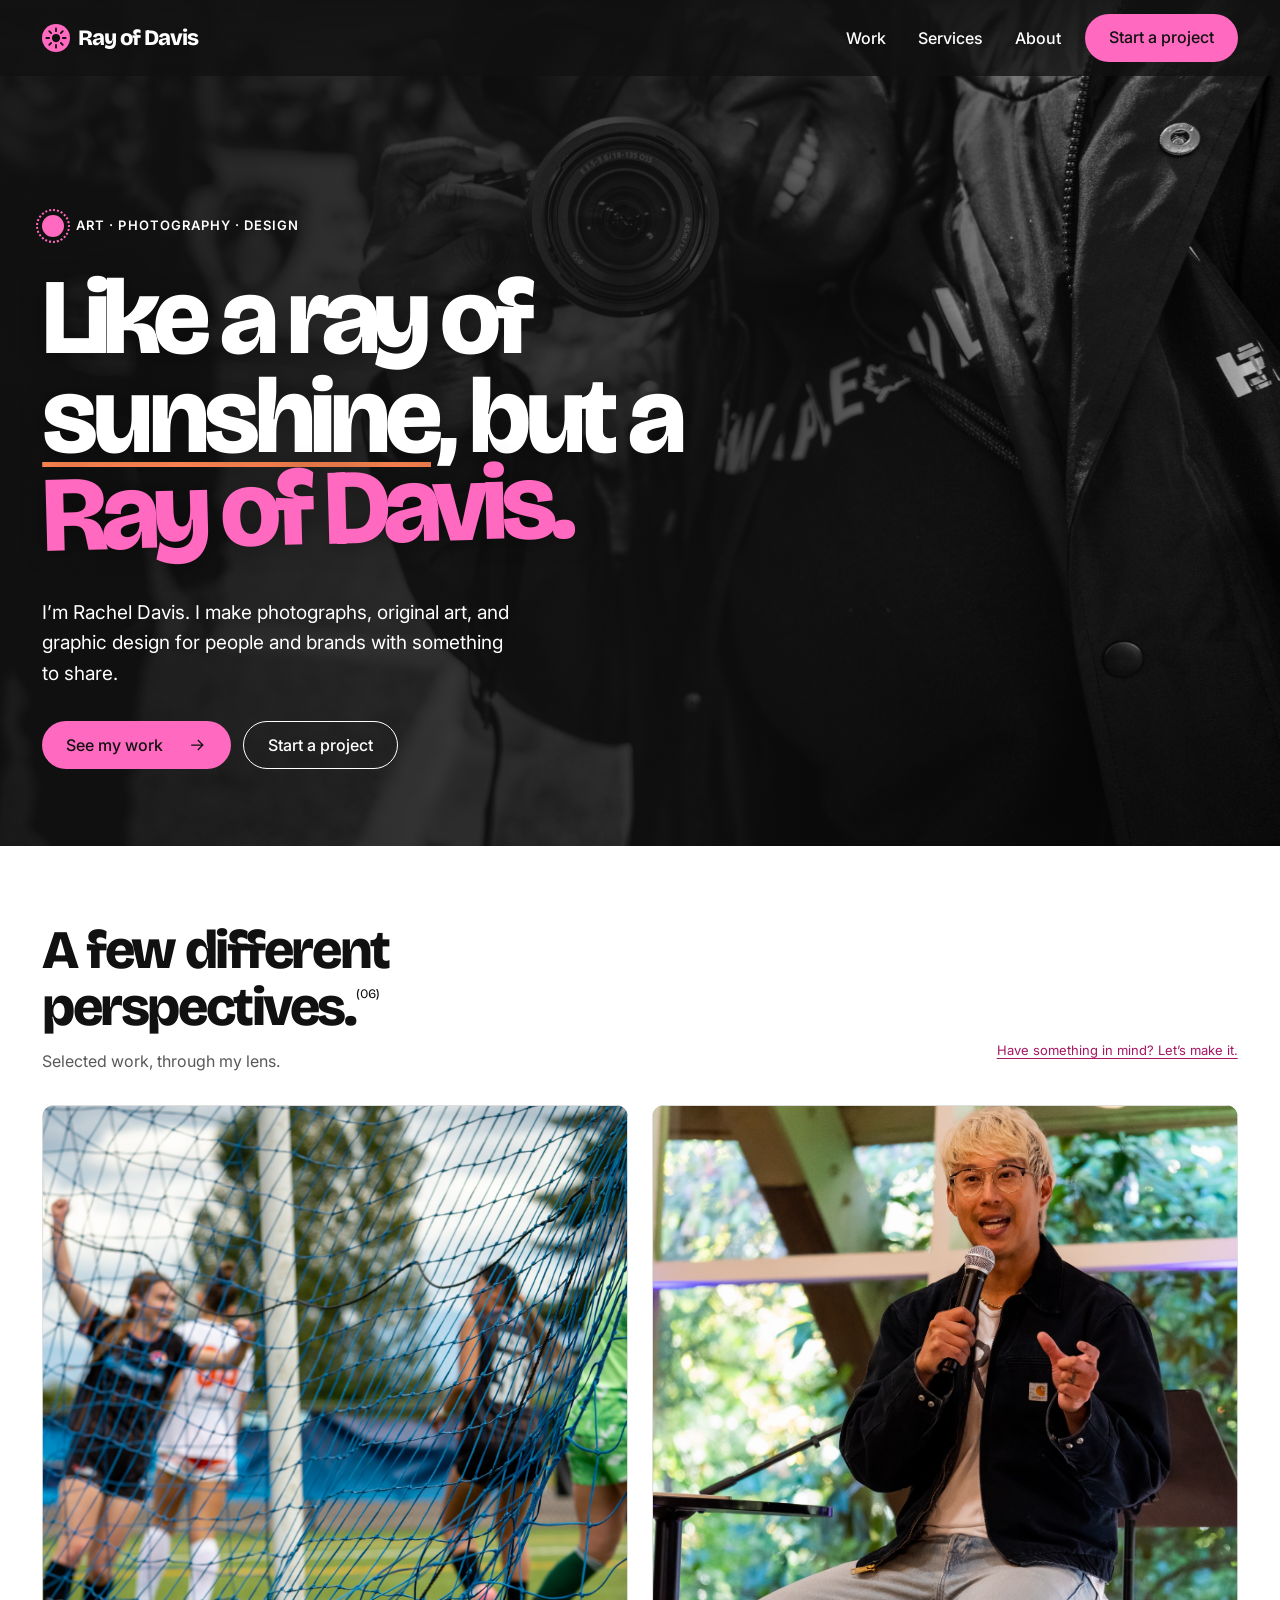
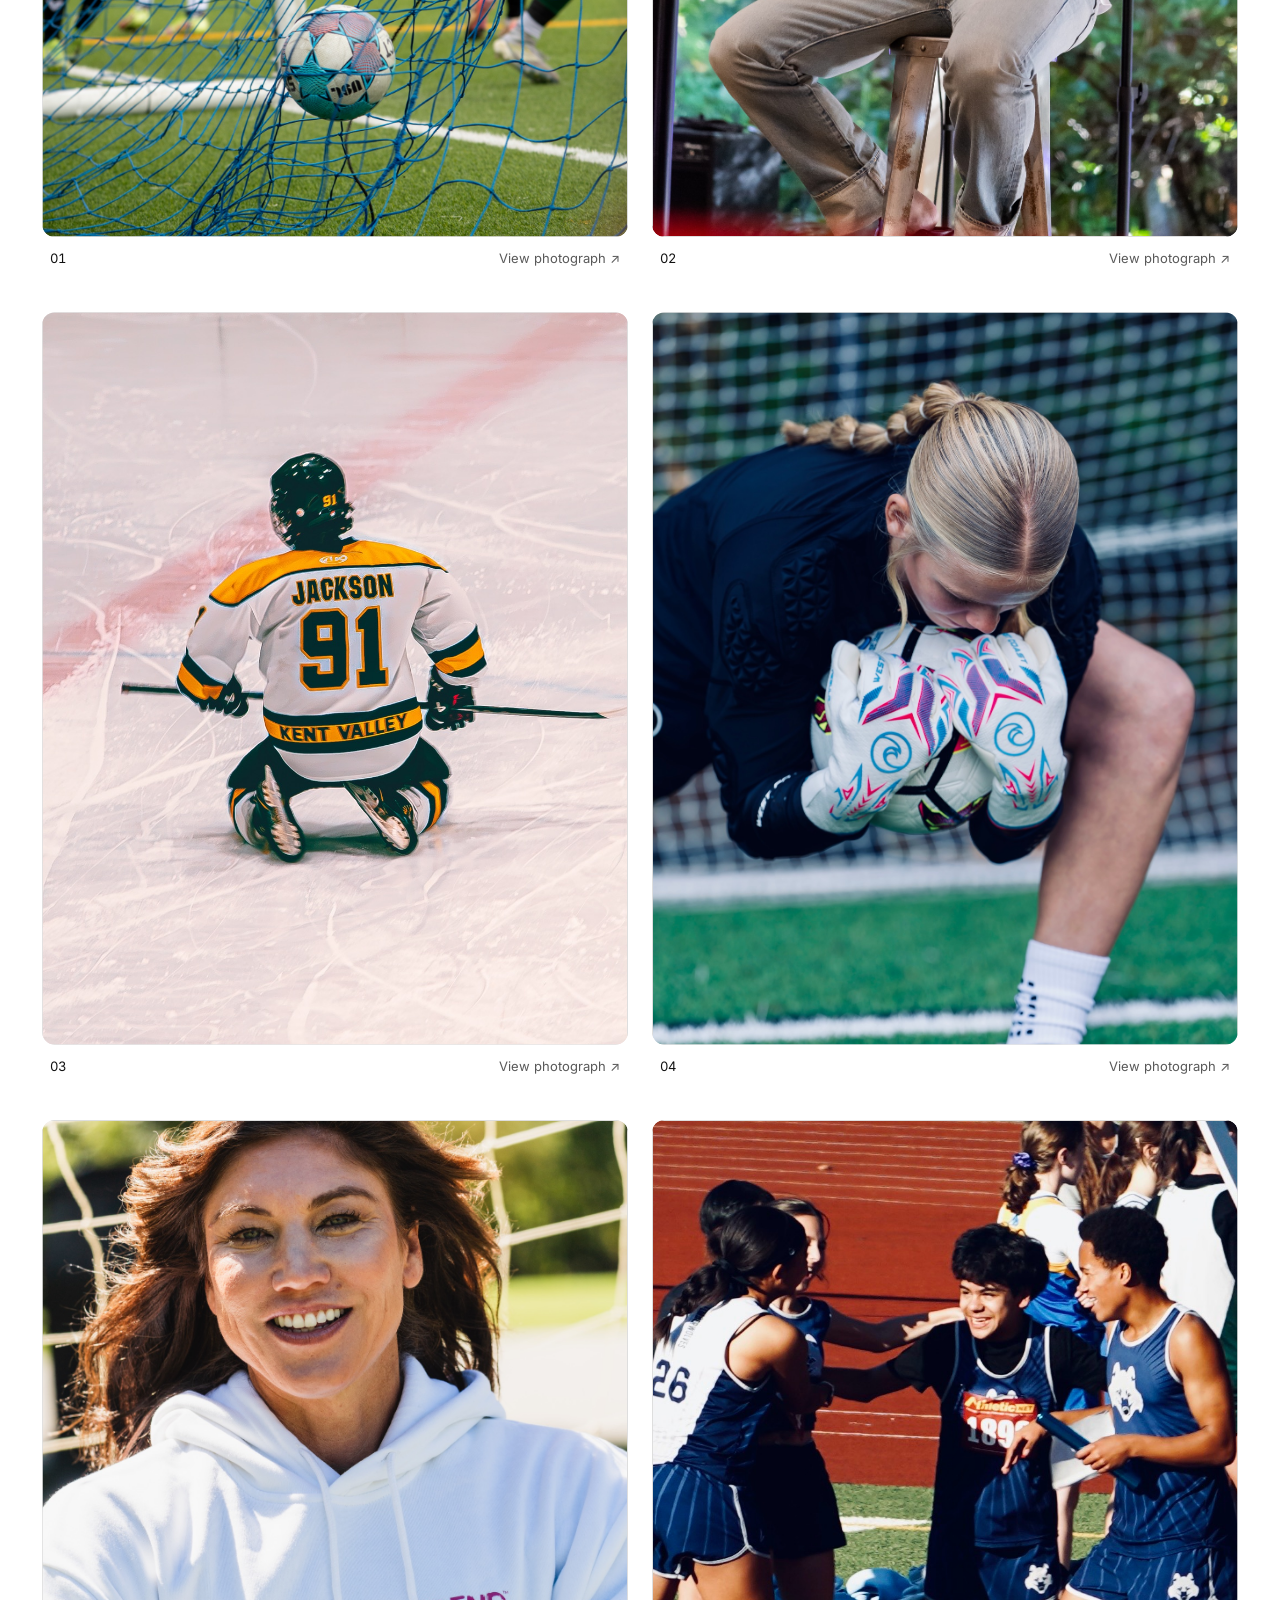
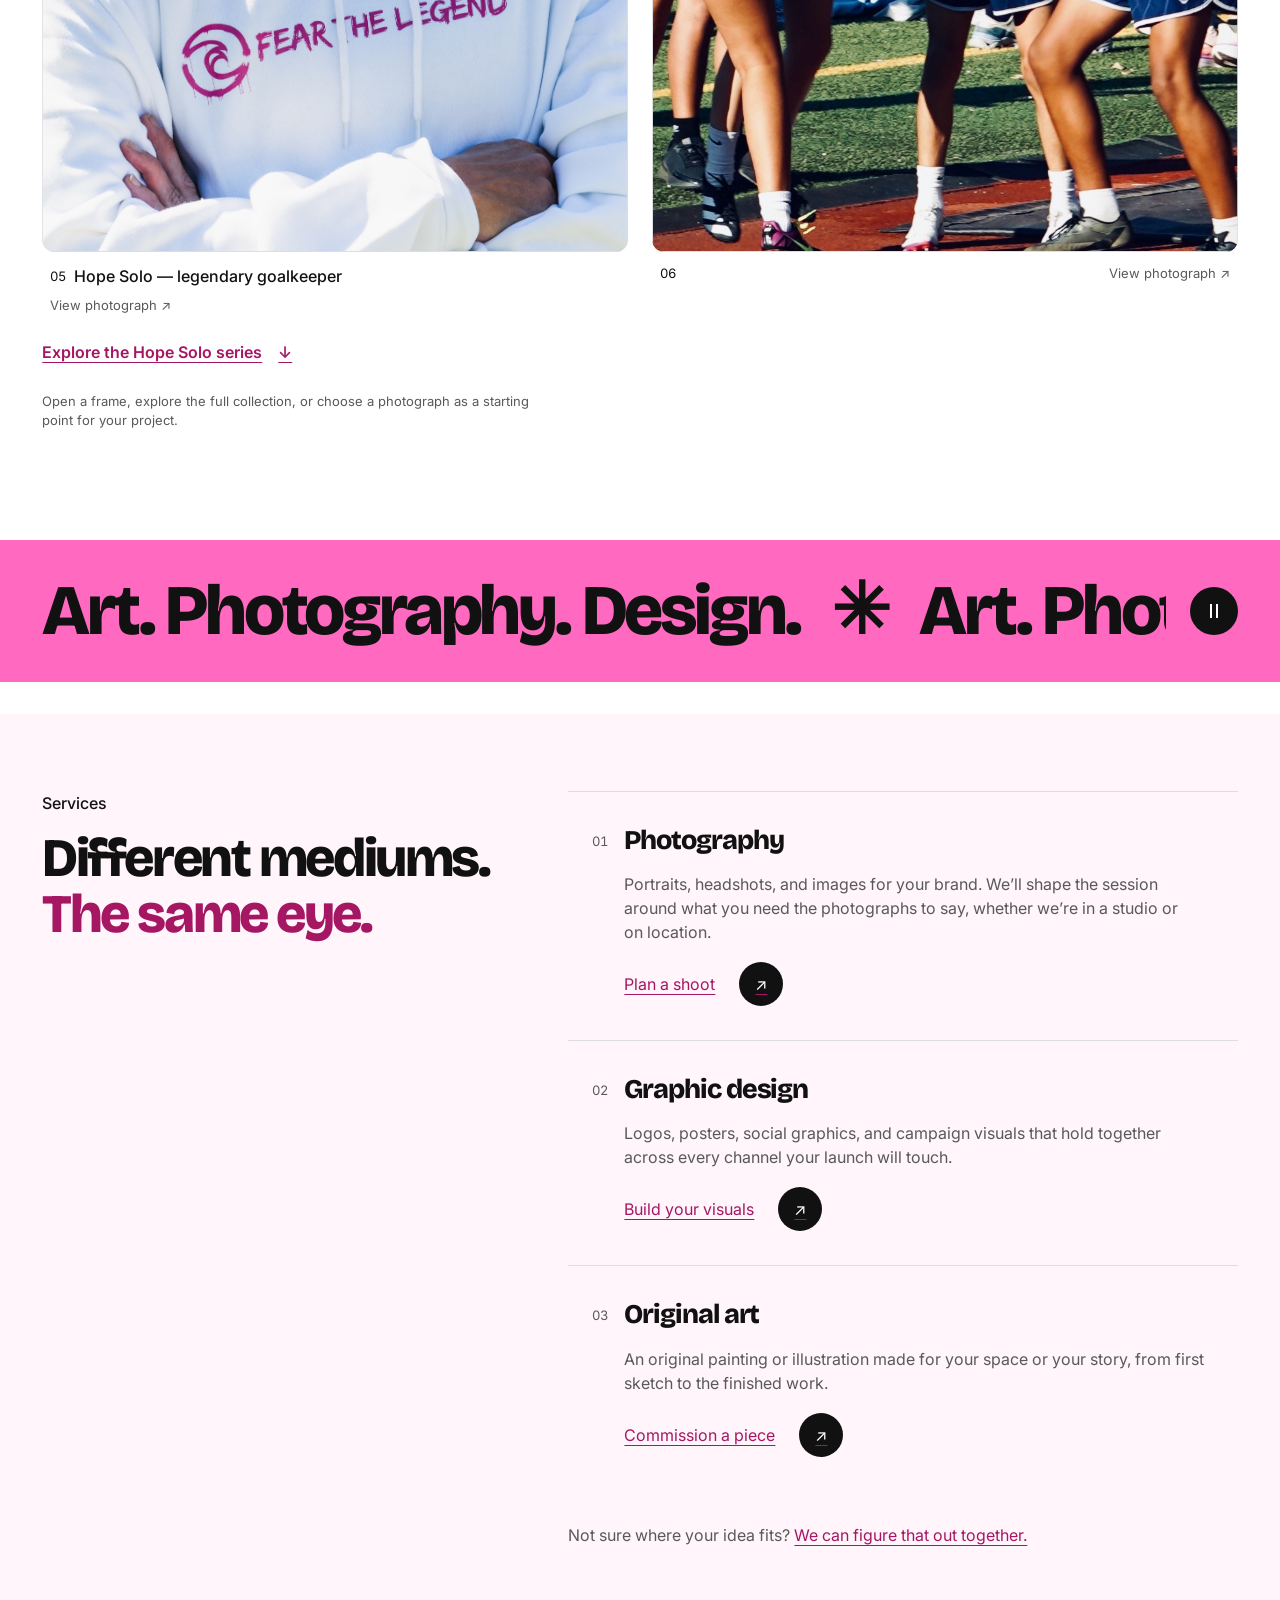
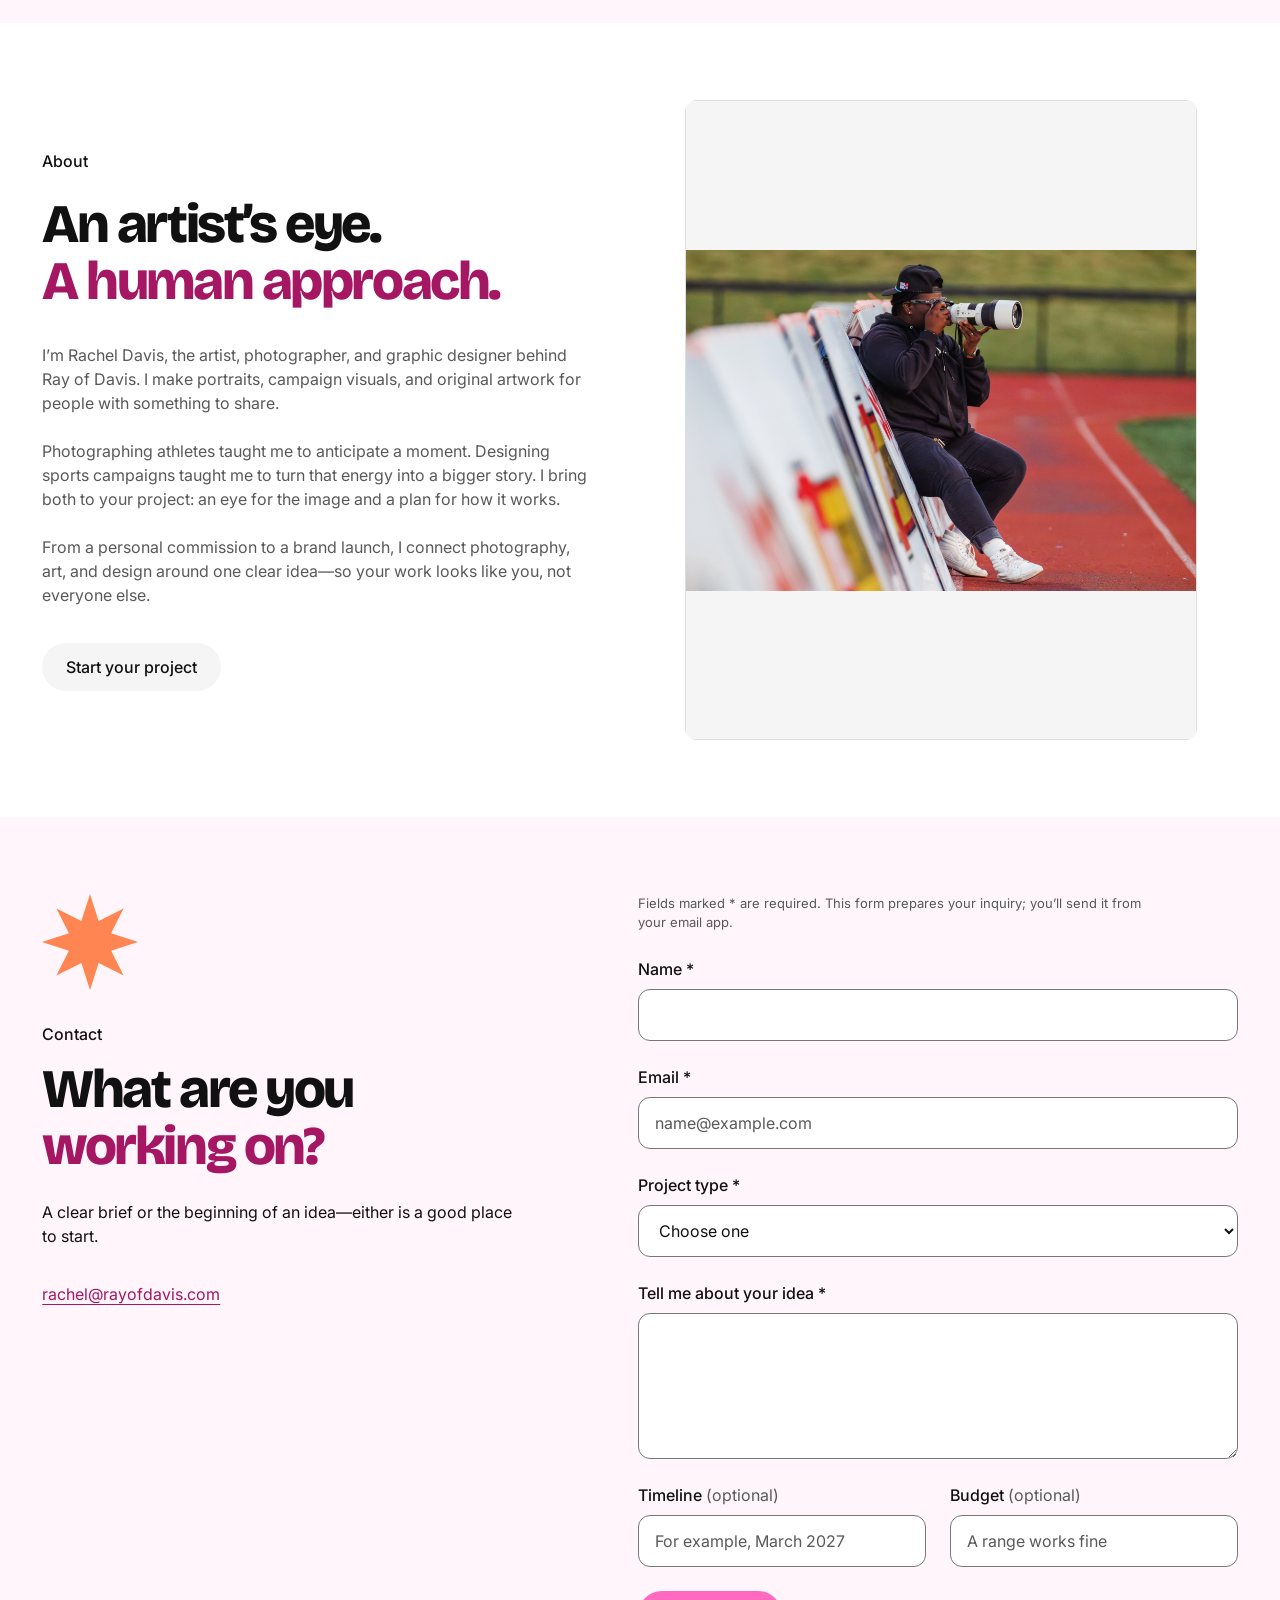
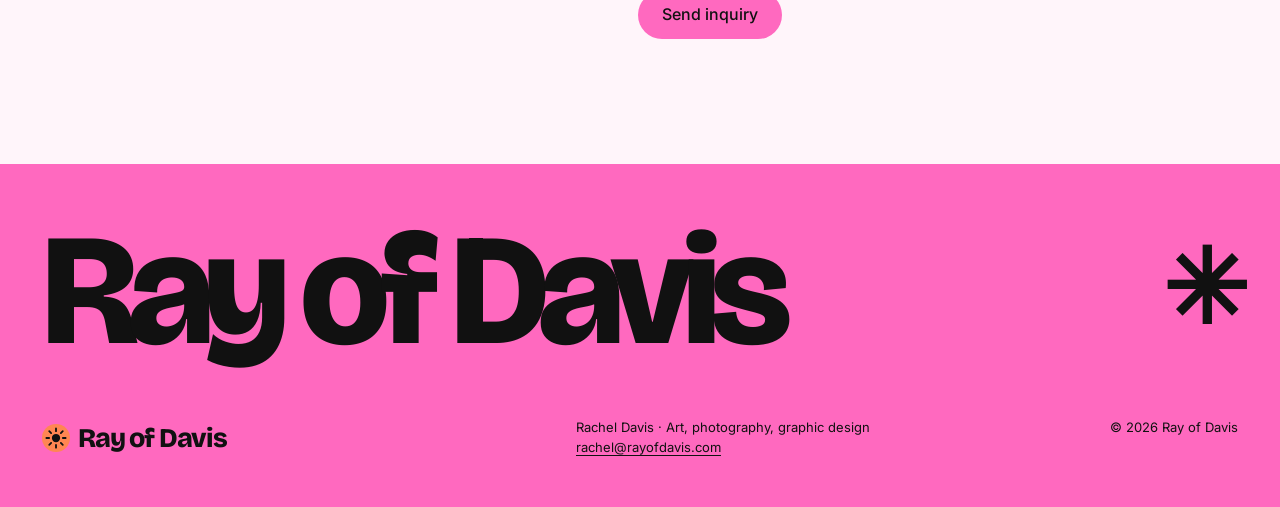
==== commit 56d9050a: "Update the site from Ploof Studio" ====
--- a/index.html
+++ b/index.html
@@ -15,7 +15,7 @@
 <link rel="stylesheet" href="styles.css">
 <script src="script.js" defer></script>
 </head>
-<body>
+<body class="home-page">
 <a class="skip-link" href="#main">Skip to content</a>
 
 <header class="site-header" data-header>
@@ -49,6 +49,7 @@
     </figure>
     <div class="container hero-stack">
       <div class="hero-intro">
+        <p class="hero-kicker"><span class="hero-sun" aria-hidden="true"></span>Art · Photography · Design</p>
         <h1 class="hero-title" id="hero-title">Like a ray of<br><em>sunshine,</em> but a<br><span class="hero-name">Ray of Davis.</span></h1>
         <div class="hero-bottom">
           <p class="hero-lead">I’m Rachel Davis. I make photographs, original art, and graphic design for people and brands with something to share.</p>
@@ -75,43 +76,45 @@
         <li>
           <a class="project-card" data-photo href="assets/images/dsc01853-124a4e2e.jpg" aria-label="View photograph 01">
             <span class="frame"><img src="assets/images/dsc01853-124a4e2e.jpg" alt="Rachel Davis photograph, DSC01853" loading="lazy" decoding="async"></span>
-            <span class="project-meta"><span class="project-title">Selected frame 01</span><span class="tag">View photograph ↗</span></span>
+            <span class="project-meta"><span class="project-title">Golden hour, in motion</span><span class="tag">View photograph ↗</span></span>
           </a>
         </li>
         <li>
           <a class="project-card" data-photo href="assets/images/rld05910-9263a1e3.jpg" aria-label="View photograph 02">
             <span class="frame"><img src="assets/images/rld05910-9263a1e3.jpg" alt="Rachel Davis photograph, RLD05910" loading="lazy" decoding="async"></span>
-            <span class="project-meta"><span class="project-title">Selected frame 02</span><span class="tag">View photograph ↗</span></span>
+            <span class="project-meta"><span class="project-title">Court-side portraits</span><span class="tag">View photograph ↗</span></span>
           </a>
         </li>
         <li>
           <a class="project-card" data-photo href="assets/images/rld09485-ae760e06.jpg" aria-label="View photograph 03">
             <span class="frame"><img src="assets/images/rld09485-ae760e06.jpg" alt="Rachel Davis photograph, RLD09485" loading="lazy" decoding="async"></span>
-            <span class="project-meta"><span class="project-title">Selected frame 03</span><span class="tag">View photograph ↗</span></span>
+            <span class="project-meta"><span class="project-title">Sunrise homecoming weekend</span><span class="tag">View photograph ↗</span></span>
           </a>
         </li>
         <li>
           <a class="project-card" data-photo href="assets/images/rld07230-fd0c6b92.jpg" aria-label="View photograph 04">
             <span class="frame"><img src="assets/images/rld07230-fd0c6b92.jpg" alt="Rachel Davis photograph, RLD07230" loading="lazy" decoding="async"></span>
-            <span class="project-meta"><span class="project-title">Selected frame 04</span><span class="tag">View photograph ↗</span></span>
-          </a>
-        </li>
-        <li>
-          <a class="project-card" data-photo href="assets/images/rld04918-2-75ab0758.jpg" aria-label="View photograph 05">
-            <span class="frame"><img src="assets/images/rld04918-2-75ab0758.jpg" alt="Rachel Davis photograph, RLD04918-2" loading="lazy" decoding="async"></span>
-            <span class="project-meta"><span class="project-title">Selected frame 05</span><span class="tag">View photograph ↗</span></span>
-          </a>
+            <span class="project-meta"><span class="project-title">Field notes, everyday light</span><span class="tag">View photograph ↗</span></span>
+          </a>
+        </li>
+        <li>
+          <a class="project-card project-card-named" data-photo href="assets/images/rld04918-2-75ab0758.jpg" aria-label="View photograph of Hope Solo">
+            <span class="frame"><img src="assets/images/rld04918-2-75ab0758.jpg" alt="Goalkeeper Hope Solo, photographed by Rachel Davis" loading="lazy" decoding="async"></span>
+            <span class="project-meta"><span class="project-title">Hope Solo — legendary goalkeeper</span><span class="tag">View photograph ↗</span></span>
+          </a>
+          <a class="hope-series-link" href="#hope-solo">Explore the Hope Solo series <span aria-hidden="true">↓</span></a>
         </li>
         <li>
           <a class="project-card" data-photo href="assets/images/rld06393-2098d948.jpg" aria-label="View photograph 06">
             <span class="frame"><img src="assets/images/rld06393-2098d948.jpg" alt="Rachel Davis photograph, RLD06393" loading="lazy" decoding="async"></span>
-            <span class="project-meta"><span class="project-title">Selected frame 06</span><span class="tag">View photograph ↗</span></span>
+            <span class="project-meta"><span class="project-title">Everyday warmth, commissioned</span><span class="tag">View photograph ↗</span></span>
           </a>
         </li>
       </ul>
       <p class="collection-note">Open a frame, explore the full collection, or choose a photograph as a starting point for your project.</p>
     </div>
   </section>
+
 
   <section class="motion-band" aria-label="Art, photography, and design" data-motion-band>
     <div class="container motion-band-inner">
@@ -183,7 +186,7 @@
         <p class="eyebrow">Contact</p>
         <h2 id="contact-title">What are you<br><em>working on?</em></h2>
         <p class="section-lead">A clear brief or the beginning of an idea—either is a good place to start.</p>
-        <a class="contact-email" href="mailto:rld55478@gmail.com">rld55478@gmail.com</a>
+        <a class="contact-email" href="mailto:rachel@rayofdavis.com">rachel@rayofdavis.com</a>
       </header>
       <form class="form" data-form novalidate>
         <p class="small">Fields marked * are required. This form prepares your inquiry; you’ll send it from your email app.</p>
@@ -253,7 +256,7 @@
       <svg class="brand-ray" viewBox="0 0 24 24" aria-hidden="true" focusable="false"><circle cx="12" cy="12" r="4.5" fill="currentColor"/><path d="M12 1.5v3M12 19.5v3M1.5 12h3M19.5 12h3M4.6 4.6l2.1 2.1M17.3 17.3l2.1 2.1M4.6 19.4l2.1-2.1M17.3 6.7l2.1-2.1" stroke="currentColor" stroke-width="2" stroke-linecap="round"/></svg>
       <span>Ray of Davis</span>
     </a>
-    <p>Rachel Davis · Art, photography, graphic design<br><a href="mailto:rld55478@gmail.com">rld55478@gmail.com</a></p>
+    <p>Rachel Davis · Art, photography, graphic design<br><a href="mailto:rachel@rayofdavis.com">rachel@rayofdavis.com</a></p>
     <p class="small">© 2026 Ray of Davis</p>
   </div>
 </footer>
--- a/styles.css
+++ b/styles.css
@@ -1,13 +1,14 @@
 /* Direction: playful independent creative studio, with an image-led cover.
    Type: chunky Bricolage Grotesque display paired with clear Inter body text.
    Palette: crisp white, ink, candy pink and tangerine; photographs stay untouched.
-   Signature: pink hero name, rounded display lettering and a giant closing wordmark.
+   Signature: navigation integrated into the photographic cover, pink hero name and giant closing wordmark.
    Motion: bold photographic wipes, kinetic typography and sweeping service highlights. */
 
 :root {
   --color-bg: #ffffff;
   --color-bg-surface: #ffffff;
   --color-bg-sunken: #f5f5f5;
+  --color-accent-solid: #ff69bf;
   --color-text-primary: #111111;
   --color-text-secondary: #595959;
   --color-text-on-accent: #111111;
@@ -127,11 +128,15 @@
 .hero-full::after { content: ""; position: absolute; z-index: -1; inset: 0; pointer-events: none; background: linear-gradient(to top in oklab, var(--color-scrim) 0%, var(--color-scrim-mid) 65%, var(--color-scrim-edge) 100%); }
 .hero-stack { position: relative; display: grid; }
 .hero-intro { display: grid; gap: var(--space-5); max-width: 900px; }
-.hero-title { font-size: var(--type-hero); line-height: .98; font-weight: 800; letter-spacing: -.055em; color: var(--color-text-inverse); text-wrap: initial; }
+.hero-kicker { display: inline-flex; align-items: center; gap: var(--space-2); font-size: var(--type-small); font-weight: 600; letter-spacing: .08em; text-transform: uppercase; color: var(--color-text-inverse); }
+.hero-sun { position: relative; width: 22px; height: 22px; border-radius: var(--radius-disc); background: var(--color-accent-solid); flex: none; }
+.hero-sun::after { content: ""; position: absolute; inset: -6px; border-radius: var(--radius-disc); border: 2px dotted var(--color-accent-solid); animation: spin-slow 14s linear infinite; }
+@keyframes spin-slow { to { transform: rotate(360deg); } }
+.hero-title { font-size: clamp(2.75rem, .8rem + 7.4vw, 8rem); line-height: .92; font-weight: 800; letter-spacing: -.06em; color: var(--color-text-inverse); text-wrap: initial; text-shadow: 0 2px 24px rgb(0 0 0 / 35%); }
 .hero-title em { color: var(--color-text-inverse); text-decoration: underline; text-decoration-color: var(--color-decoration-solid); text-decoration-thickness: .045em; text-underline-offset: .09em; }
-.hero-name { color: var(--color-accent-solid); white-space: nowrap; }
+.hero-name { color: var(--color-accent-solid); white-space: nowrap; display: inline-block; transform: rotate(-1.5deg); transform-origin: left center; }
 .hero-bottom { display: grid; gap: var(--space-4); }
-.hero-lead { max-width: 43ch; font-size: var(--type-body); color: var(--color-text-inverse); line-height: 1.6; }
+.hero-lead { max-width: 43ch; font-size: clamp(1rem, .95rem + .3vw, 1.2rem); color: var(--color-text-inverse); line-height: 1.6; }
 .hero-actions { display: flex; flex-wrap: wrap; gap: var(--space-2); }
 .hero-actions .button-primary { gap: var(--space-4); }
 .hero-actions svg { width: 20px; height: 20px; transition: transform 150ms var(--ease-out); }
@@ -141,9 +146,63 @@
 .hero :focus-visible { outline-color: var(--color-accent-solid); }
 @media (min-width: 60rem) {
   .hero-full { padding-block: var(--space-section); }
-  .hero-full::after { background: linear-gradient(90deg in oklab, var(--color-scrim) 0%, var(--color-scrim-mid) 48%, var(--color-scrim-edge) 80%, var(--color-scrim-clear) 100%); }
+  .hero-full::after { background: linear-gradient(90deg in oklab, var(--color-scrim) 0%, var(--color-scrim-mid) 52%, var(--color-scrim-edge) 82%, var(--color-scrim-clear) 100%); }
   .hero-intro { gap: var(--space-5); }
   .hero-bottom { gap: var(--space-5); }
+}
+/* Homepage navigation shares the photograph from the very top. */
+html.js .home-page .site-header {
+  position: fixed;
+  inset: 0 0 auto;
+  background: transparent;
+}
+html.js .home-page .site-header::before {
+  content: "";
+  position: absolute;
+  inset: 0;
+  z-index: -1;
+  pointer-events: none;
+  background: linear-gradient(to bottom in oklab, var(--color-scrim), var(--color-scrim-mid));
+  opacity: 1;
+  transition: opacity 150ms ease;
+}
+html.js .home-page .site-header:not([data-scrolled]) .brand {
+  color: var(--color-text-inverse);
+}
+html.js .home-page .site-header:not([data-scrolled]) .brand:hover {
+  color: var(--color-accent-solid);
+}
+html.js .home-page .site-header:not([data-scrolled]) :focus-visible {
+  outline-color: var(--color-accent-solid);
+}
+html.js .home-page .site-header[data-scrolled],
+html.js .home-page .site-header:has(.site-nav[data-open="true"]) {
+  background: var(--color-bg);
+}
+html.js .home-page .site-header[data-scrolled]::before,
+html.js .home-page .site-header:has(.site-nav[data-open="true"])::before {
+  opacity: 0;
+}
+html.js .home-page .site-header:has(.site-nav[data-open="true"]) .brand {
+  color: var(--color-text-primary);
+}
+html.js .home-page .hero-full {
+  min-height: min(94svh, 940px);
+  padding-block-start: calc(var(--header-height) + var(--space-6));
+}
+html.js .home-page .header-row {
+  padding-block-start: env(safe-area-inset-top, 0px);
+}
+html.js .home-page .site-nav {
+  inset-block-start: calc(var(--header-height) + env(safe-area-inset-top, 0px));
+}
+@media (min-width: 52rem) {
+  html.js .home-page .site-header:not([data-scrolled]) .site-nav a {
+    color: var(--color-text-inverse);
+  }
+  html.js .home-page .site-header:not([data-scrolled]) .site-nav a:hover {
+    color: var(--color-accent-solid);
+  }
 }
 .section { padding-block: var(--space-section); }
 .section-head { margin-block-end: var(--space-6); }
@@ -159,6 +218,9 @@
 .selected-grid .project-meta { margin-block-start: 0; display: flex; justify-content: space-between; align-items: center; gap: var(--space-1); padding: var(--space-2) var(--space-1); }
 .selected-grid .project-meta::before { content: "0" counter(frames); font-size: var(--type-small); font-variant-numeric: tabular-nums; }
 .selected-grid .project-title { position: absolute; width: 1px; height: 1px; overflow: hidden; clip-path: inset(50%); white-space: nowrap; }
+.selected-grid .project-card-named .project-meta { flex-wrap: wrap; }
+.selected-grid .project-card-named .project-title { position: static; width: auto; height: auto; min-width: 0; flex: 1; overflow: visible; clip-path: none; white-space: normal; }
+.selected-grid .project-card-named .tag { flex-basis: 100%; }
 .selected-grid .tag { font-size: var(--type-small); color: var(--color-text-secondary); text-decoration: none; }
 .selected-grid .project-card:hover .tag { color: var(--color-text-primary); text-decoration: underline; }
 .collection-note { margin-block-start: var(--space-3); }
@@ -182,6 +244,24 @@
   .project-card:hover .frame img { transform: scale(1.04); }
   .selected-grid .frame::after { opacity: 0; transform: translateY(8px) rotate(-30deg); }
   .selected-grid .project-card:hover .frame::after { opacity: 1; transform: none; }
+}
+.hope-series-link { display: inline-flex; align-items: center; gap: var(--space-3); min-height: 48px; padding-block: var(--space-2); font-weight: 600; }
+.hope-series-link span { transition: transform 150ms var(--ease-out); }
+.hope-series { margin-block-start: var(--space-section); background: var(--color-bg-playful); }
+.hope-series .eyebrow { color: var(--color-accent-text); margin-block: 0 var(--space-3); }
+.hope-series .collection-head { margin-block-end: var(--space-6); }
+.hope-series .collection-head h2 { font-size: var(--type-hero); line-height: 1; }
+.hope-title-dot { color: var(--color-text-emphasis); }
+.hope-partner { margin-block-start: var(--space-3); font-weight: 600; color: var(--color-text-primary); }
+.hope-series-intro { max-width: 30ch; color: var(--color-text-secondary); }
+.hope-grid .frame { background: var(--color-bg-surface); }
+.hope-series-end { display: flex; flex-wrap: wrap; align-items: center; justify-content: space-between; gap: var(--space-4); margin-block-start: var(--space-5); }
+.hope-series-end p { font: 700 var(--type-h3)/1.2 var(--font-display); }
+@media (hover: hover) and (pointer: fine) {
+  .hope-series-link:hover span { transform: translateY(3px); }
+}
+@media (prefers-reduced-motion: reduce) {
+  .hope-series-link:hover span { transform: none; }
 }
 #services { margin-block-start: var(--space-5); background: var(--color-bg-playful); }
 #services .section-head { max-width: 900px; }
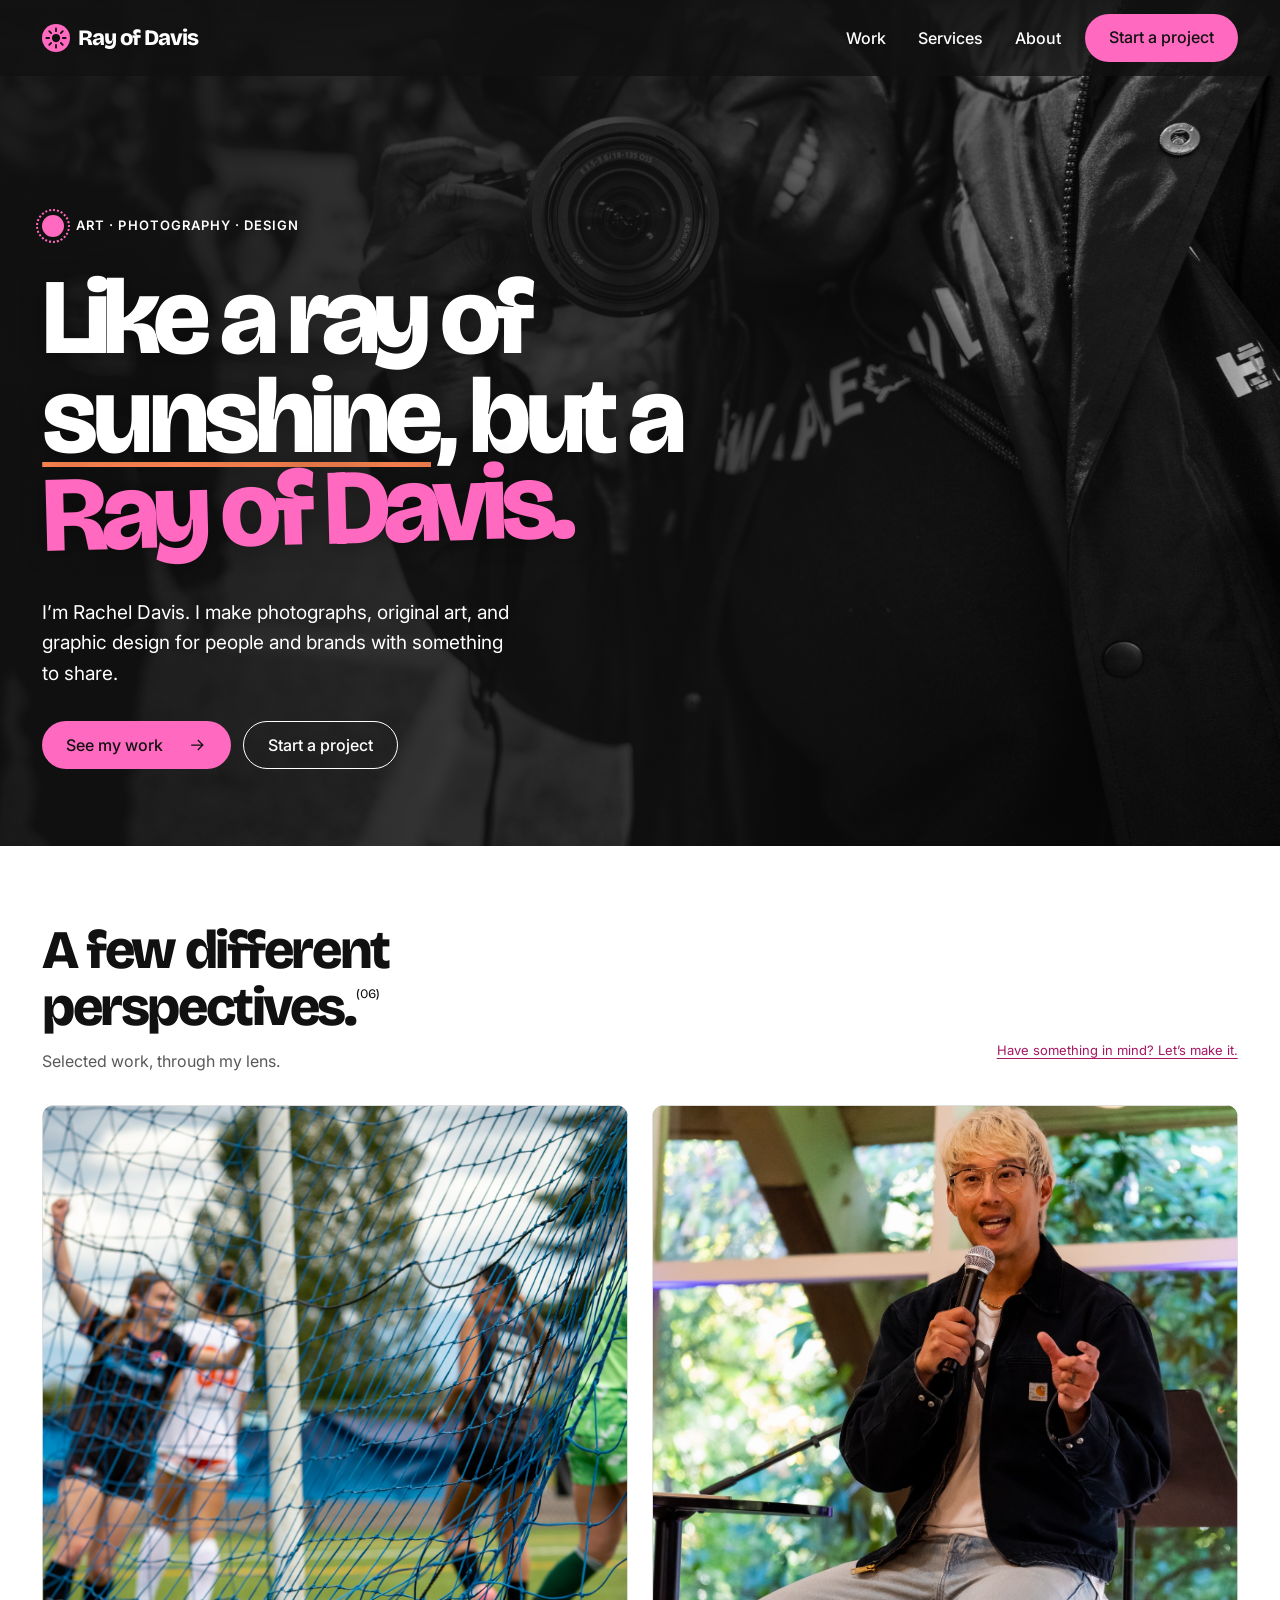
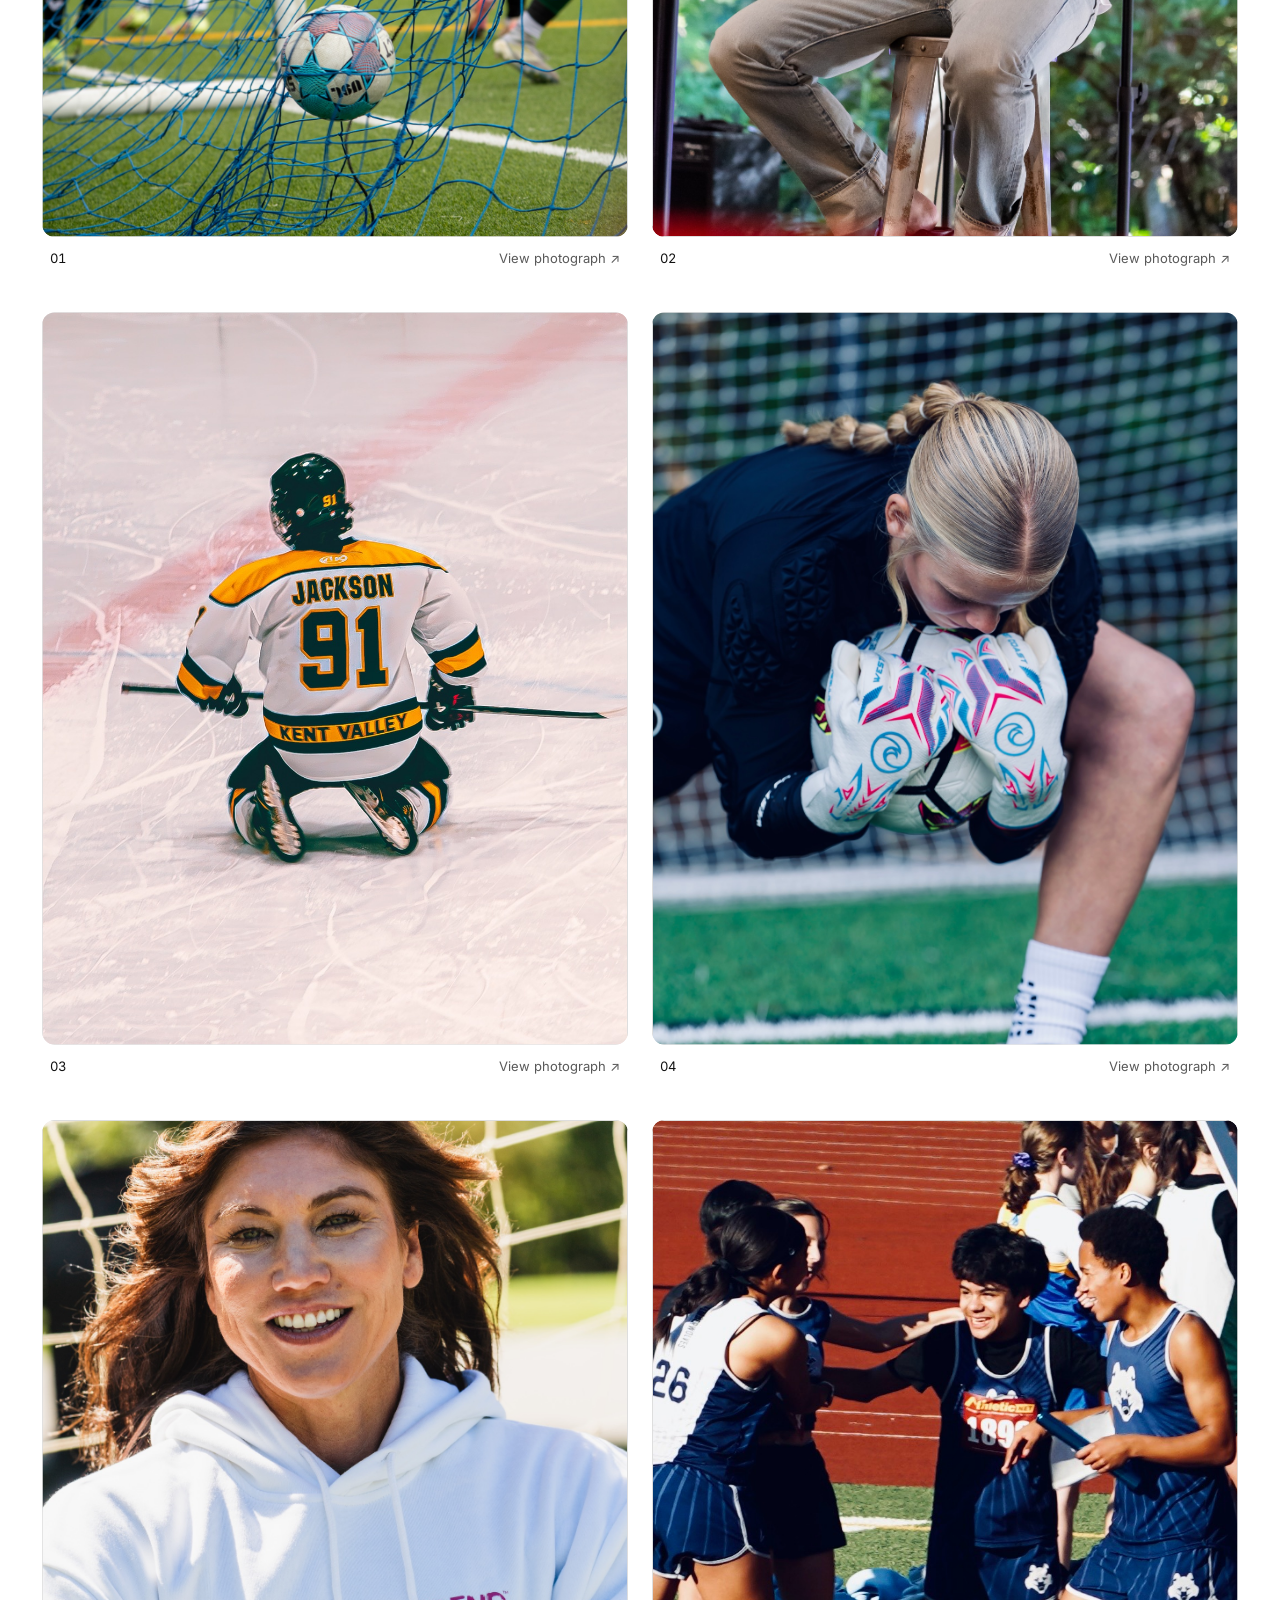
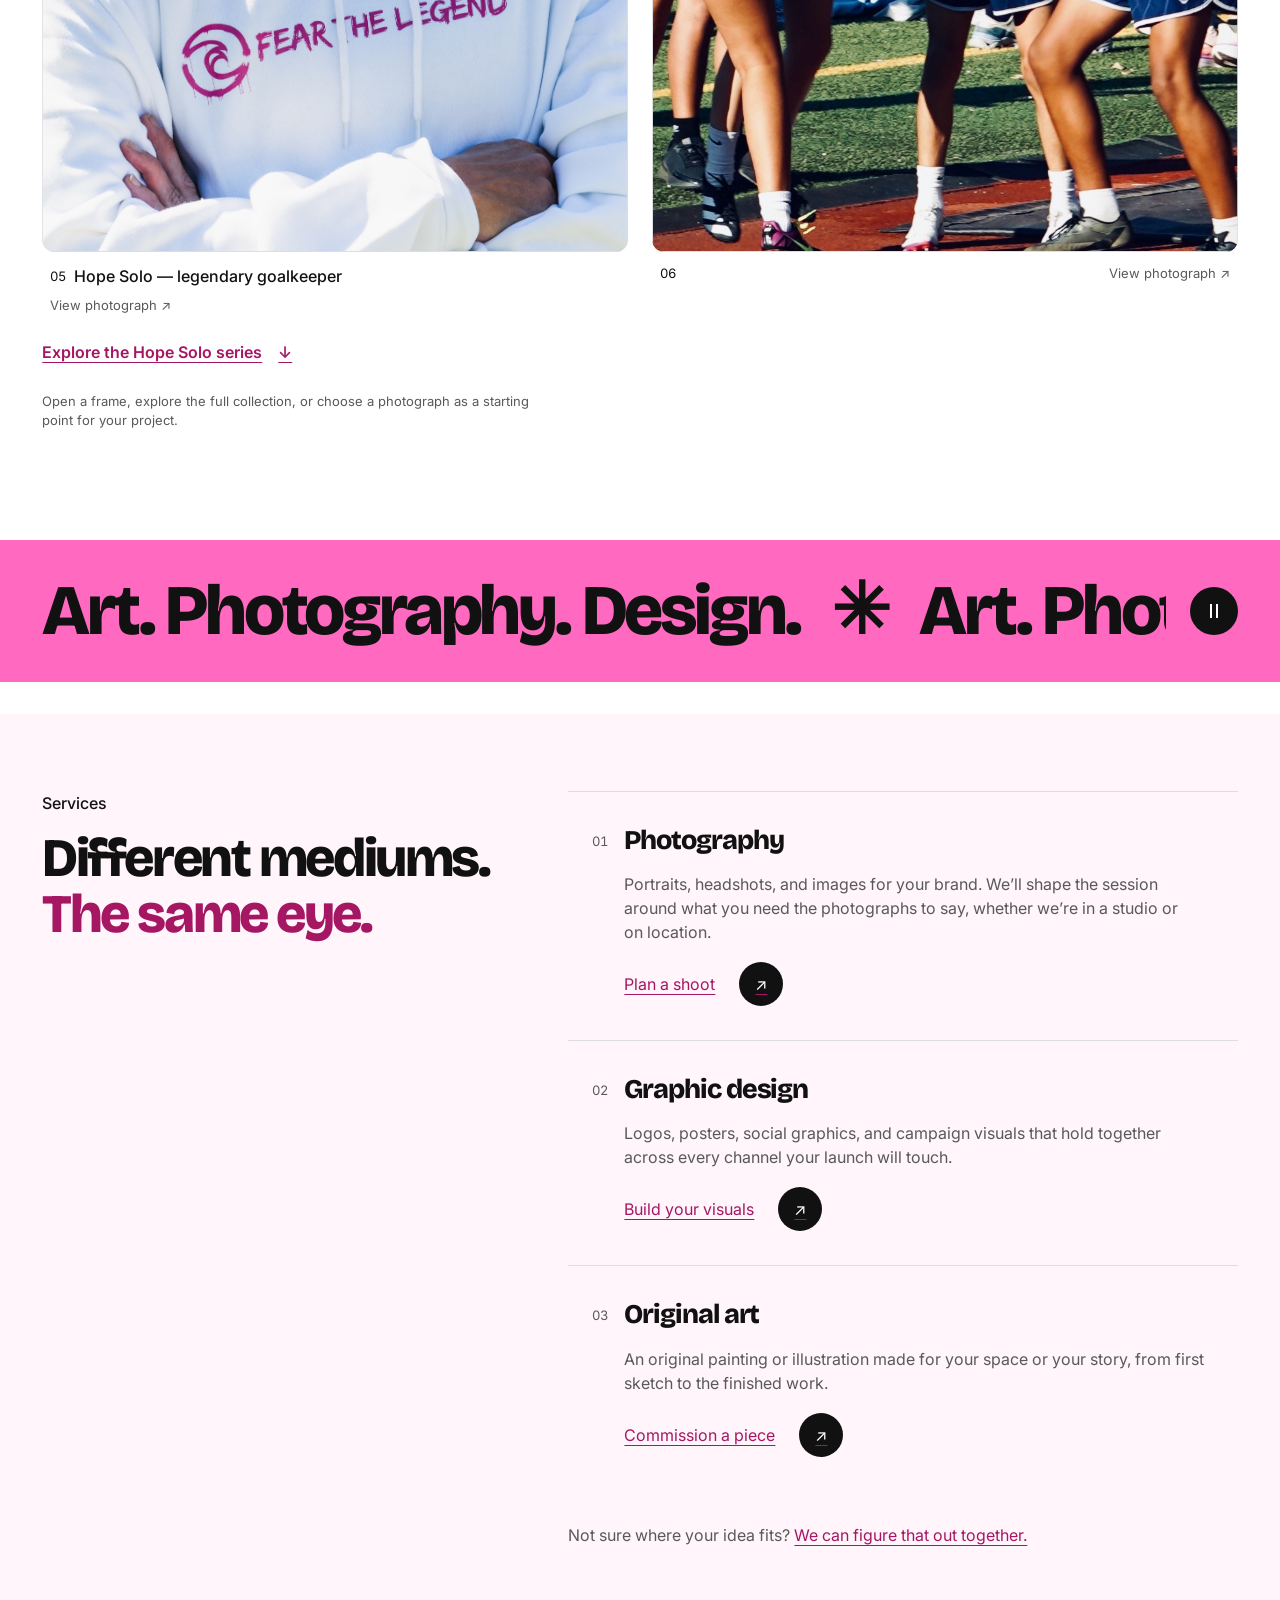
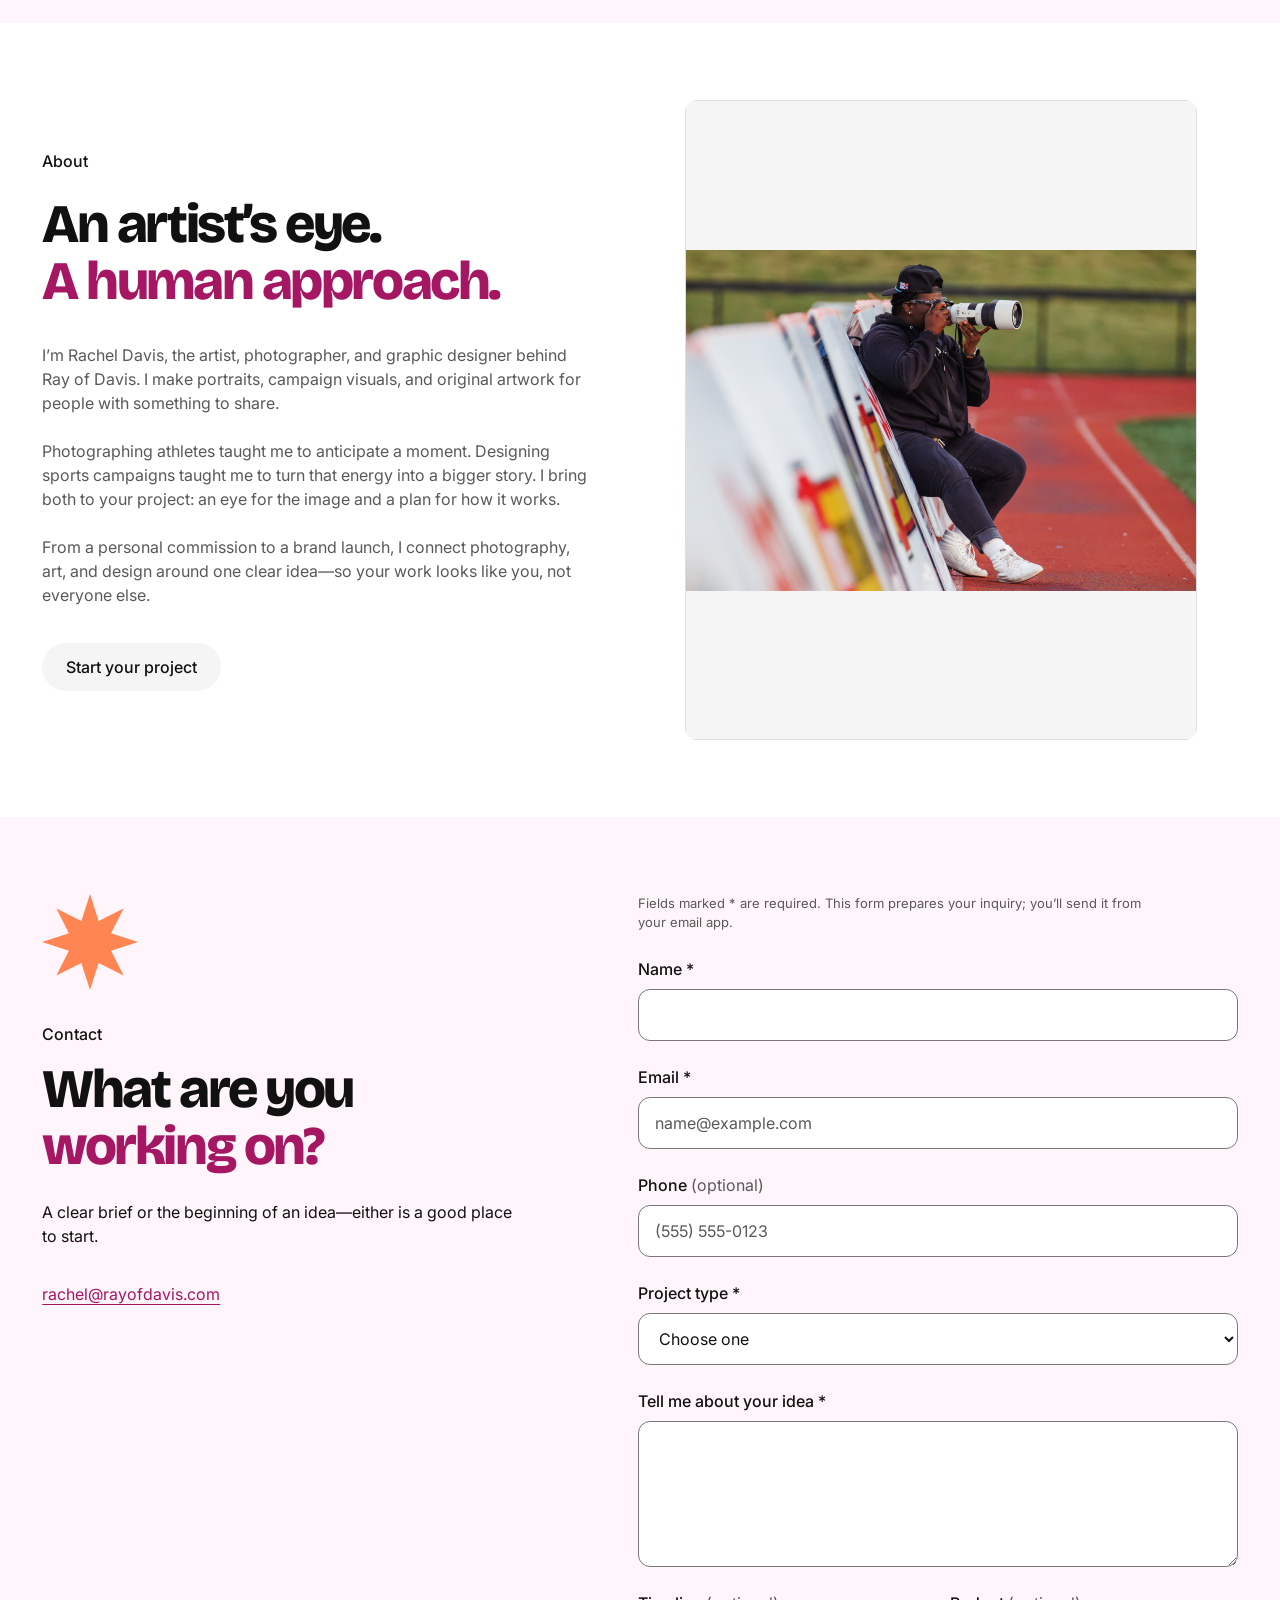
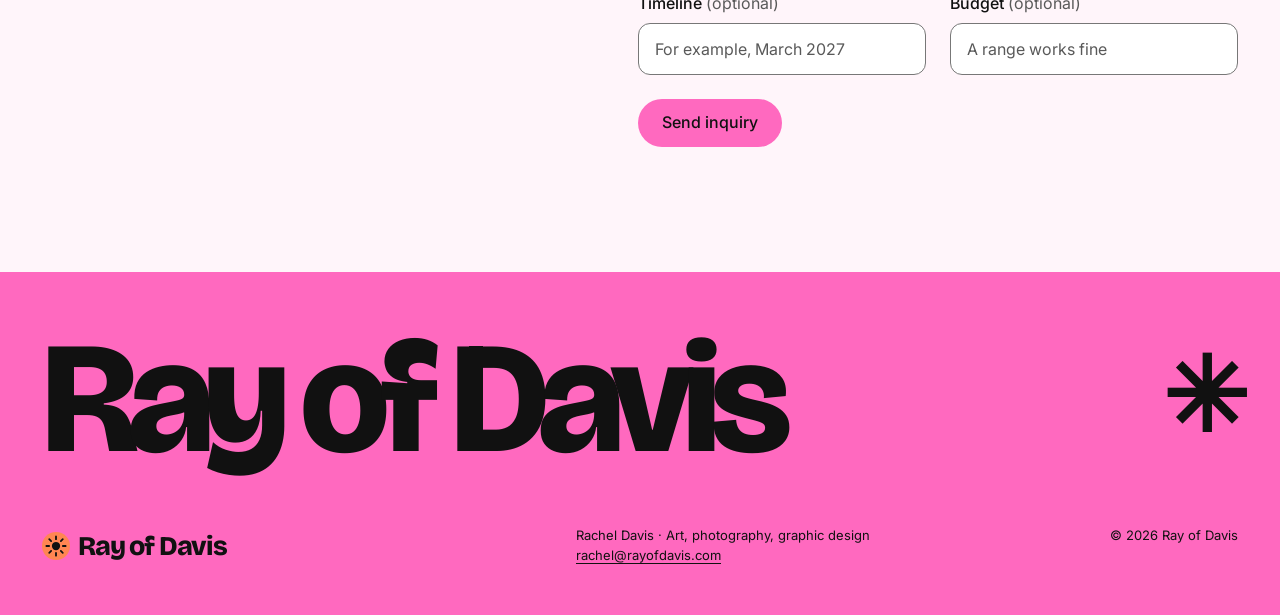
==== commit 868e6215: "Update the site from Ploof Studio" ====
--- a/index.html
+++ b/index.html
@@ -201,6 +201,10 @@
           <p class="field-error" id="f-email-error" hidden></p>
         </div>
         <div class="field">
+          <label for="f-phone">Phone <span class="optional">(optional)</span></label>
+          <input id="f-phone" name="phone" type="tel" autocomplete="tel" placeholder="(555) 555-0123">
+        </div>
+        <div class="field">
           <label for="f-type">Project type <span aria-hidden="true">*</span></label>
           <select id="f-type" name="type" required>
             <option value="">Choose one</option>
--- a/styles.css
+++ b/styles.css
@@ -307,6 +307,7 @@
 .contact-wrap { display: grid; gap: var(--space-6); }
 .contact-wrap .section-head { margin: 0; }
 .contact-email { display: inline-flex; align-items: center; min-height: 44px; margin-block-start: var(--space-4); overflow-wrap: anywhere; }
+.contact-phone { display: inline-flex; align-items: center; min-height: 44px; overflow-wrap: anywhere; }
 .form { display: grid; gap: var(--space-4); min-width: 0; }
 .field { display: grid; gap: var(--space-1); }
 .field-row { display: grid; gap: var(--space-4); }
